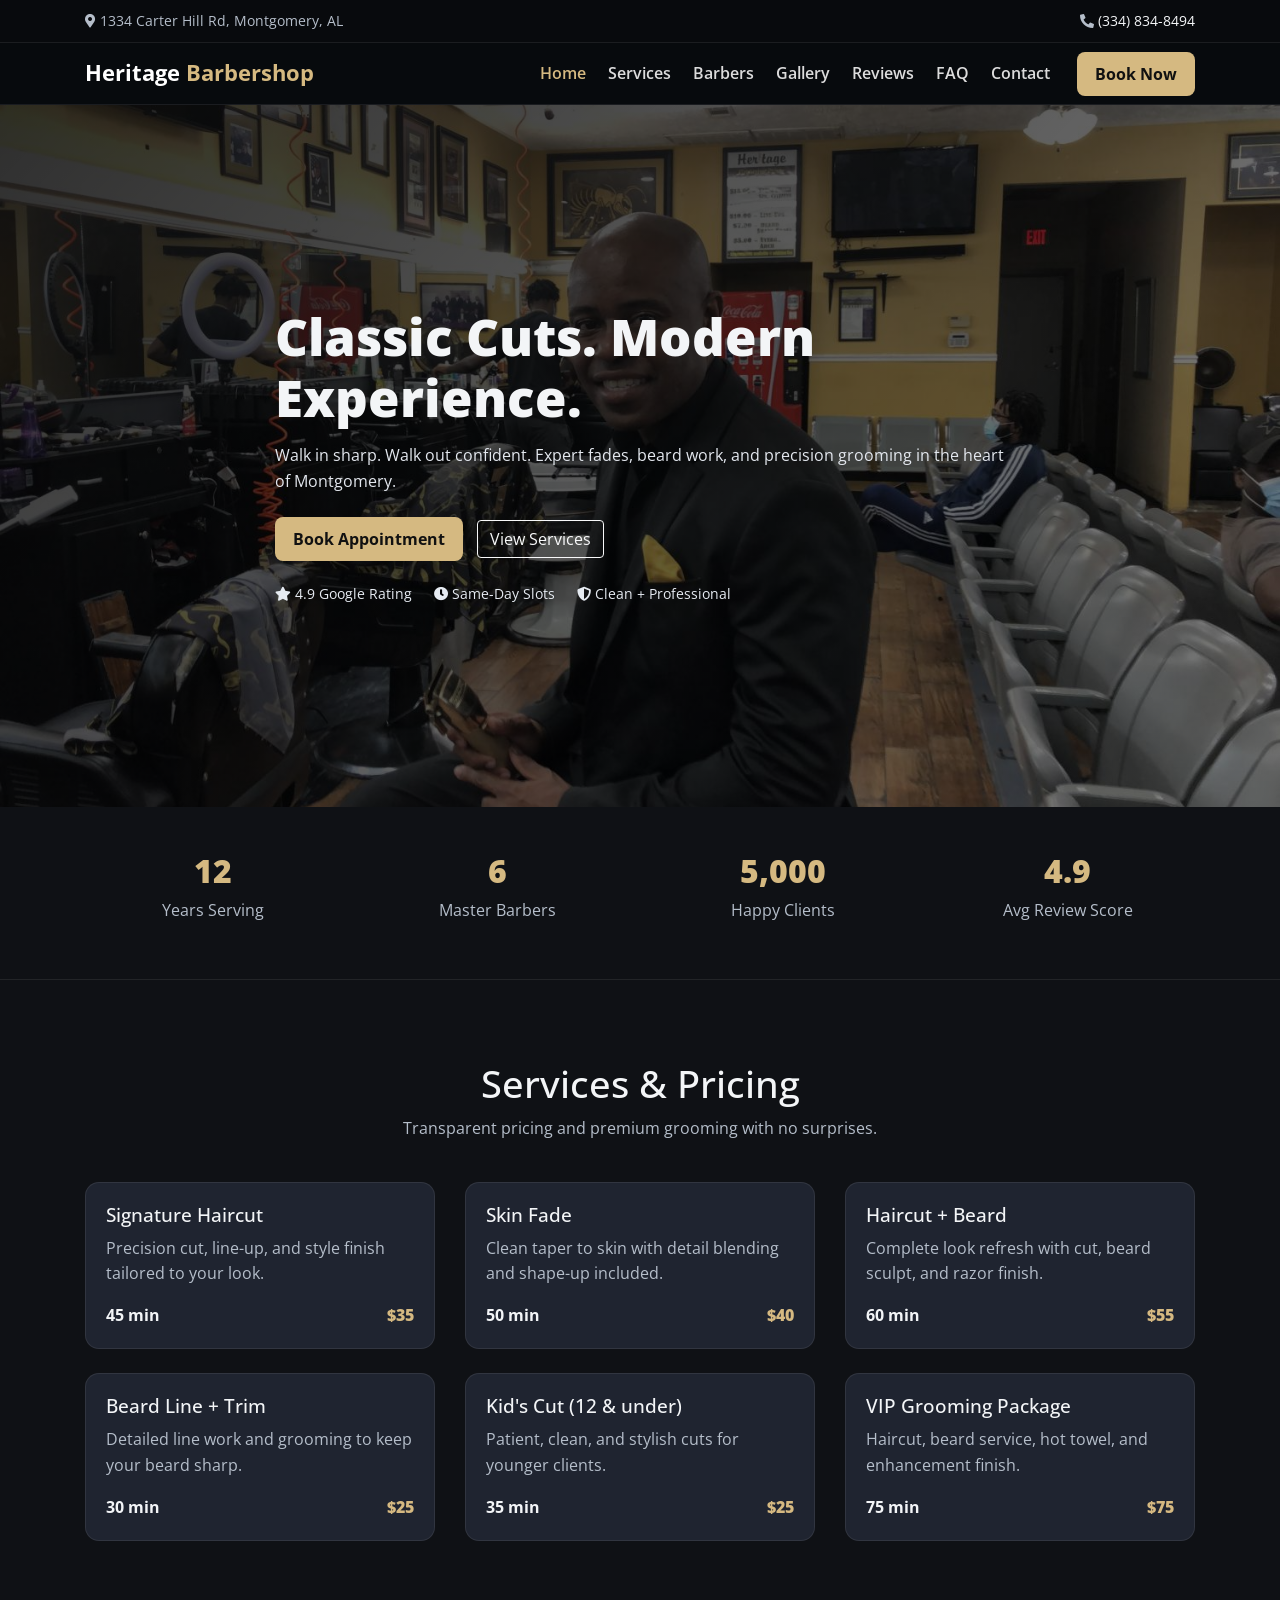
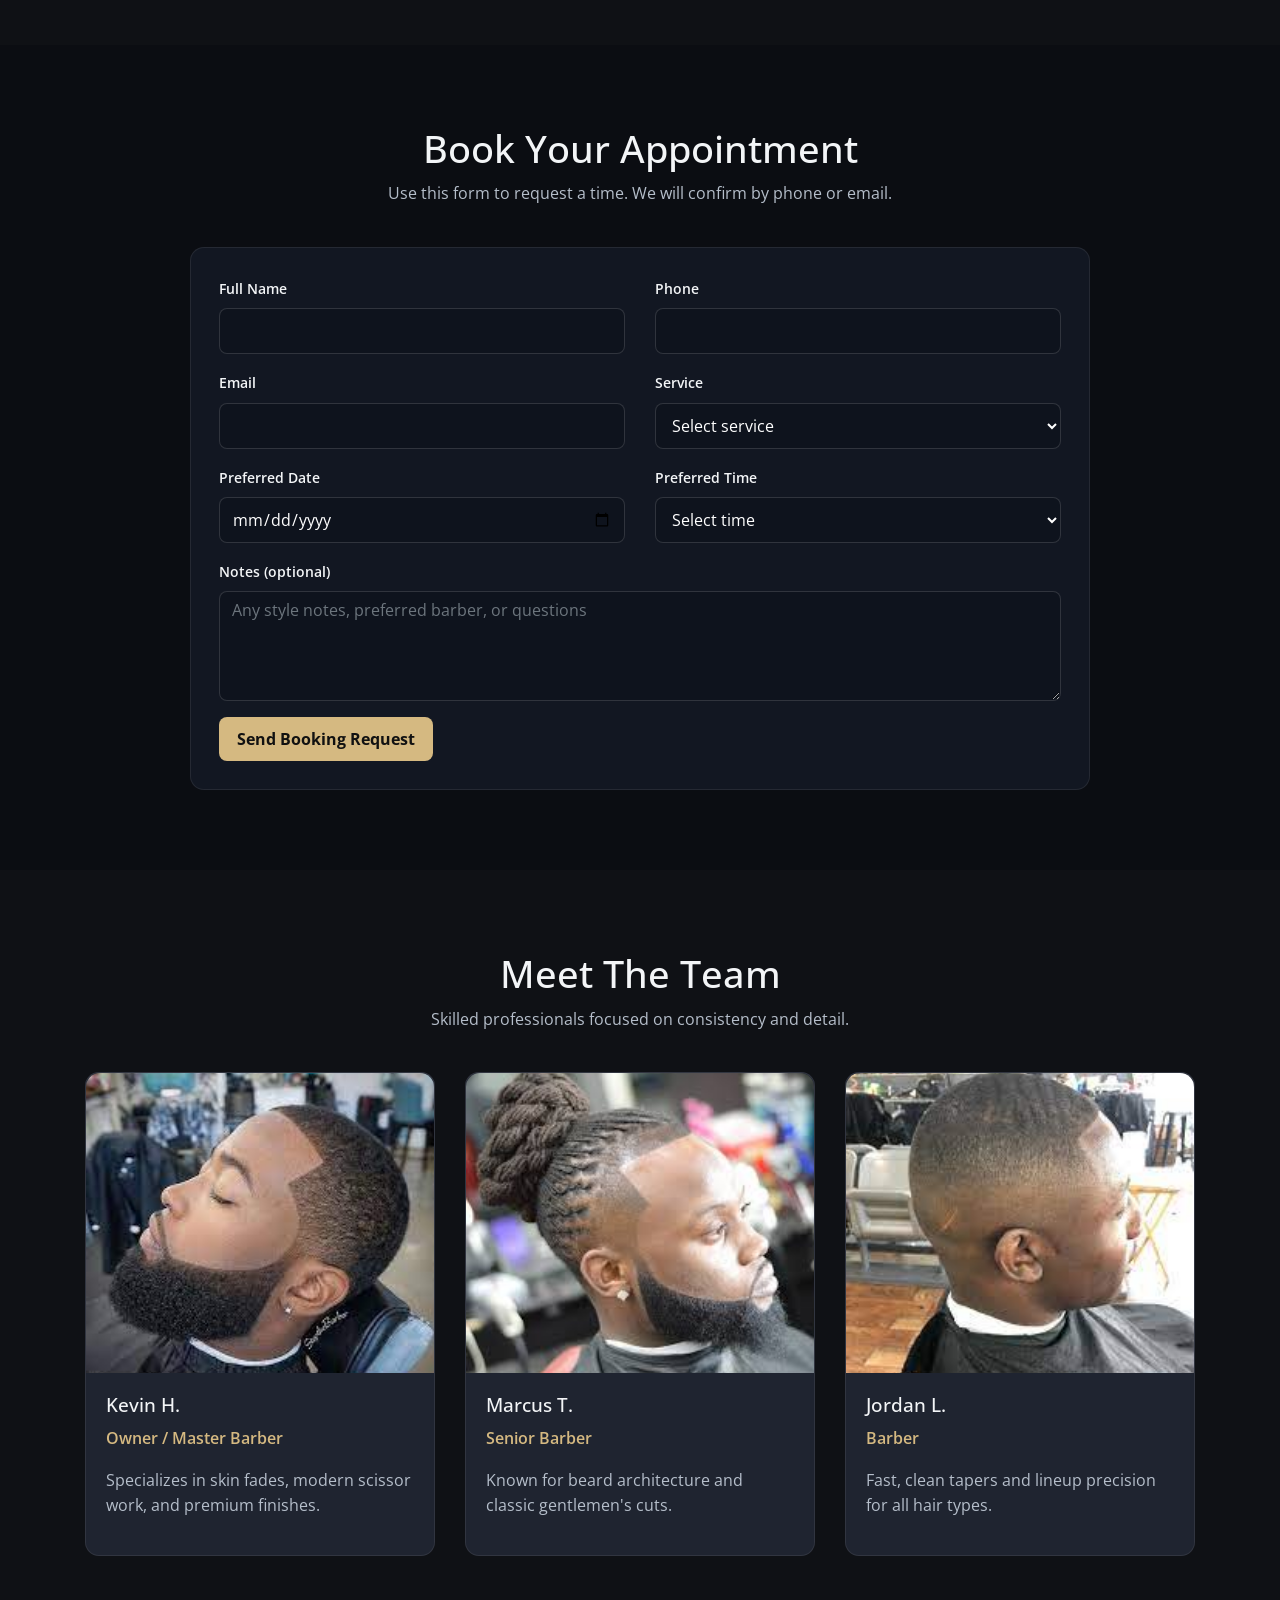
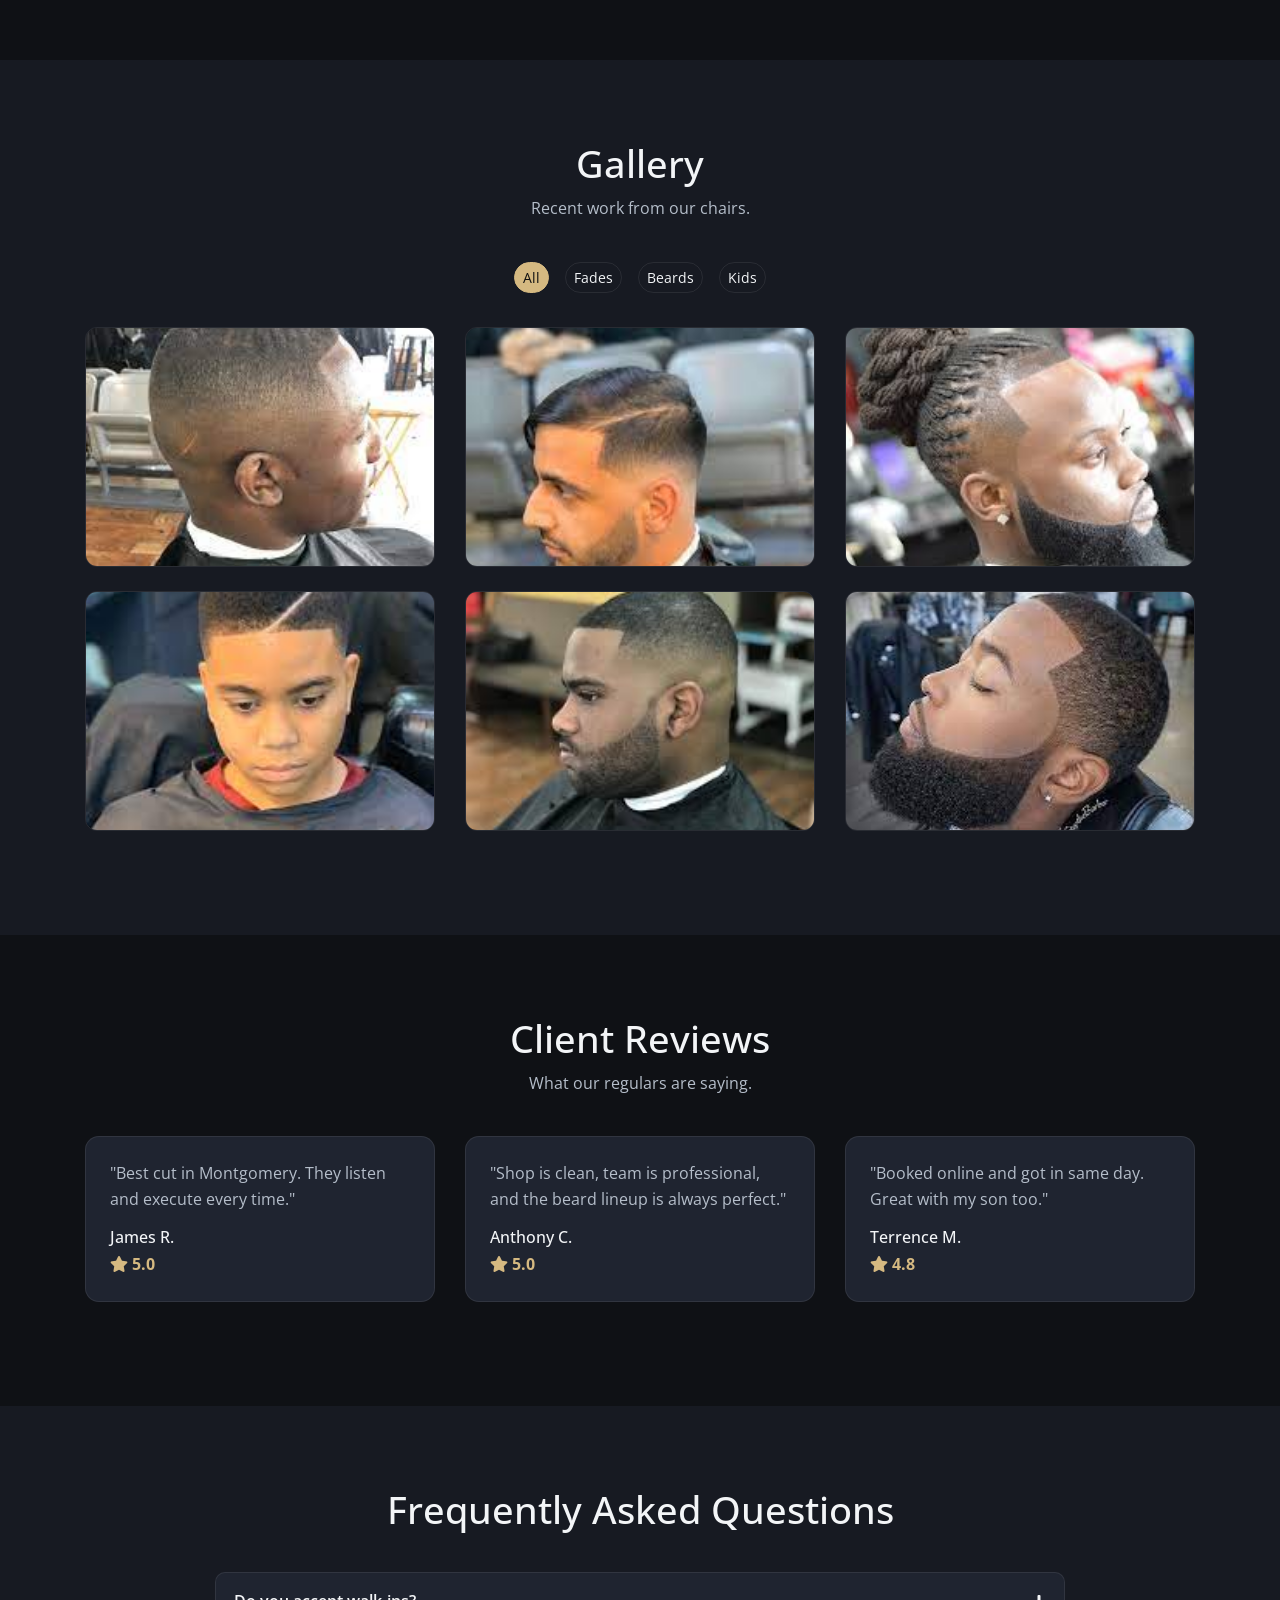
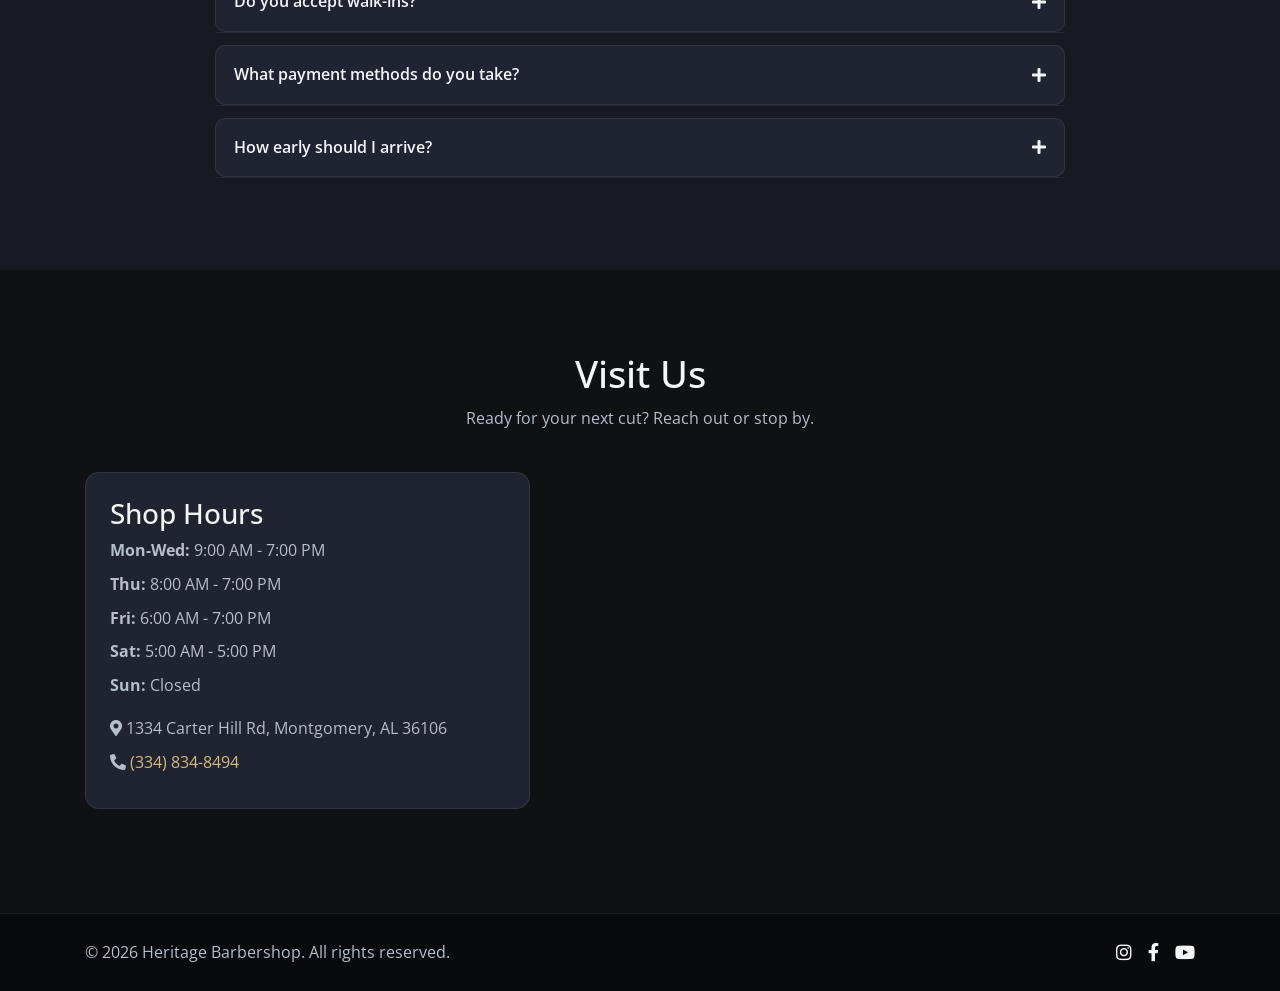
==== index.html @ 6dc64e45 "Initial Heritage Barbershop rebuild Made-with: Cursor" ====
<!DOCTYPE html>
<html lang="en">
<head>
    <meta charset="utf-8">
    <meta name="viewport" content="width=device-width, initial-scale=1.0">
    <title>Heritage Barbershop | Premium Cuts in Montgomery</title>
    <meta name="description" content="Heritage Barbershop in Montgomery, AL. Premium cuts, beard grooming, kid cuts, and online booking with trusted local barbers.">
    <link href="https://fonts.googleapis.com/css2?family=Open+Sans:wght@400;600;700;800&display=swap" rel="stylesheet">
    <link href="https://stackpath.bootstrapcdn.com/bootstrap/4.4.1/css/bootstrap.min.css" rel="stylesheet">
    <link href="https://cdnjs.cloudflare.com/ajax/libs/font-awesome/5.10.0/css/all.min.css" rel="stylesheet">
    <link href="css/style.css" rel="stylesheet">
</head>
<body>
    <header class="site-header">
        <div class="top-strip">
            <div class="container d-flex flex-wrap justify-content-between align-items-center">
                <p class="mb-0"><i class="fa fa-map-marker-alt"></i> 1334 Carter Hill Rd, Montgomery, AL</p>
                <p class="mb-0"><i class="fa fa-phone-alt"></i> <a href="tel:+13348348494">(334) 834-8494</a></p>
            </div>
        </div>
        <nav class="navbar navbar-expand-lg navbar-dark main-nav">
            <div class="container">
                <a class="navbar-brand" href="#home">Heritage <span>Barbershop</span></a>
                <button class="navbar-toggler" type="button" data-toggle="collapse" data-target="#mainNav" aria-controls="mainNav" aria-expanded="false" aria-label="Toggle navigation">
                    <span class="navbar-toggler-icon"></span>
                </button>
                <div class="collapse navbar-collapse" id="mainNav">
                    <ul class="navbar-nav ml-auto">
                        <li class="nav-item"><a class="nav-link active" href="#home">Home</a></li>
                        <li class="nav-item"><a class="nav-link" href="#services">Services</a></li>
                        <li class="nav-item"><a class="nav-link" href="#barbers">Barbers</a></li>
                        <li class="nav-item"><a class="nav-link" href="#gallery">Gallery</a></li>
                        <li class="nav-item"><a class="nav-link" href="#reviews">Reviews</a></li>
                        <li class="nav-item"><a class="nav-link" href="#faq">FAQ</a></li>
                        <li class="nav-item"><a class="nav-link" href="#contact">Contact</a></li>
                    </ul>
                    <a href="#booking" class="btn btn-gold ml-lg-3">Book Now</a>
                </div>
            </div>
        </nav>
    </header>

    <main>
        <section class="hero" id="home">
            <div class="hero-overlay"></div>
            <div class="container hero-content">
                <h1>Classic Cuts. Modern Experience.</h1>
                <p>Walk in sharp. Walk out confident. Expert fades, beard work, and precision grooming in the heart of Montgomery.</p>
                <div class="hero-actions">
                    <a class="btn btn-gold" href="#booking">Book Appointment</a>
                    <a class="btn btn-outline-light" href="#services">View Services</a>
                </div>
                <div class="hero-badges">
                    <span><i class="fa fa-star"></i> 4.9 Google Rating</span>
                    <span><i class="fa fa-clock"></i> Same-Day Slots</span>
                    <span><i class="fa fa-shield-alt"></i> Clean + Professional</span>
                </div>
            </div>
        </section>

        <section class="section stats">
            <div class="container">
                <div class="row text-center">
                    <div class="col-6 col-md-3 stat-item">
                        <h3 data-count="12">0</h3>
                        <p>Years Serving</p>
                    </div>
                    <div class="col-6 col-md-3 stat-item">
                        <h3 data-count="6">0</h3>
                        <p>Master Barbers</p>
                    </div>
                    <div class="col-6 col-md-3 stat-item">
                        <h3 data-count="5000">0</h3>
                        <p>Happy Clients</p>
                    </div>
                    <div class="col-6 col-md-3 stat-item">
                        <h3 data-count="4.9">0</h3>
                        <p>Avg Review Score</p>
                    </div>
                </div>
            </div>
        </section>

        <section class="section" id="services">
            <div class="container">
                <div class="section-heading">
                    <h2>Services & Pricing</h2>
                    <p>Transparent pricing and premium grooming with no surprises.</p>
                </div>
                <div class="row">
                    <div class="col-md-6 col-lg-4 mb-4">
                        <article class="card service-card">
                            <div class="card-body">
                                <h3>Signature Haircut</h3>
                                <p>Precision cut, line-up, and style finish tailored to your look.</p>
                                <div class="service-meta"><span>45 min</span><strong>$35</strong></div>
                            </div>
                        </article>
                    </div>
                    <div class="col-md-6 col-lg-4 mb-4">
                        <article class="card service-card">
                            <div class="card-body">
                                <h3>Skin Fade</h3>
                                <p>Clean taper to skin with detail blending and shape-up included.</p>
                                <div class="service-meta"><span>50 min</span><strong>$40</strong></div>
                            </div>
                        </article>
                    </div>
                    <div class="col-md-6 col-lg-4 mb-4">
                        <article class="card service-card">
                            <div class="card-body">
                                <h3>Haircut + Beard</h3>
                                <p>Complete look refresh with cut, beard sculpt, and razor finish.</p>
                                <div class="service-meta"><span>60 min</span><strong>$55</strong></div>
                            </div>
                        </article>
                    </div>
                    <div class="col-md-6 col-lg-4 mb-4">
                        <article class="card service-card">
                            <div class="card-body">
                                <h3>Beard Line + Trim</h3>
                                <p>Detailed line work and grooming to keep your beard sharp.</p>
                                <div class="service-meta"><span>30 min</span><strong>$25</strong></div>
                            </div>
                        </article>
                    </div>
                    <div class="col-md-6 col-lg-4 mb-4">
                        <article class="card service-card">
                            <div class="card-body">
                                <h3>Kid's Cut (12 & under)</h3>
                                <p>Patient, clean, and stylish cuts for younger clients.</p>
                                <div class="service-meta"><span>35 min</span><strong>$25</strong></div>
                            </div>
                        </article>
                    </div>
                    <div class="col-md-6 col-lg-4 mb-4">
                        <article class="card service-card">
                            <div class="card-body">
                                <h3>VIP Grooming Package</h3>
                                <p>Haircut, beard service, hot towel, and enhancement finish.</p>
                                <div class="service-meta"><span>75 min</span><strong>$75</strong></div>
                            </div>
                        </article>
                    </div>
                </div>
            </div>
        </section>

        <section class="section section-dark" id="booking">
            <div class="container">
                <div class="section-heading">
                    <h2>Book Your Appointment</h2>
                    <p>Use this form to request a time. We will confirm by phone or email.</p>
                </div>
                <form class="booking-form" name="appointment" method="POST" data-netlify="true" netlify-honeypot="bot-field">
                    <input type="hidden" name="form-name" value="appointment">
                    <p class="d-none">
                        <label>Don't fill this out: <input name="bot-field"></label>
                    </p>
                    <div class="row">
                        <div class="col-md-6 form-group">
                            <label for="fullName">Full Name</label>
                            <input id="fullName" name="fullName" type="text" class="form-control" required>
                        </div>
                        <div class="col-md-6 form-group">
                            <label for="phone">Phone</label>
                            <input id="phone" name="phone" type="tel" class="form-control" required>
                        </div>
                        <div class="col-md-6 form-group">
                            <label for="email">Email</label>
                            <input id="email" name="email" type="email" class="form-control" required>
                        </div>
                        <div class="col-md-6 form-group">
                            <label for="service">Service</label>
                            <select id="service" name="service" class="form-control" required>
                                <option value="">Select service</option>
                                <option>Signature Haircut</option>
                                <option>Skin Fade</option>
                                <option>Haircut + Beard</option>
                                <option>Beard Line + Trim</option>
                                <option>Kid's Cut</option>
                                <option>VIP Grooming Package</option>
                            </select>
                        </div>
                        <div class="col-md-6 form-group">
                            <label for="date">Preferred Date</label>
                            <input id="date" name="date" type="date" class="form-control" required>
                        </div>
                        <div class="col-md-6 form-group">
                            <label for="time">Preferred Time</label>
                            <select id="time" name="time" class="form-control" required>
                                <option value="">Select time</option>
                            </select>
                        </div>
                        <div class="col-12 form-group">
                            <label for="notes">Notes (optional)</label>
                            <textarea id="notes" name="notes" rows="4" class="form-control" placeholder="Any style notes, preferred barber, or questions"></textarea>
                        </div>
                    </div>
                    <button class="btn btn-gold" type="submit">Send Booking Request</button>
                </form>
            </div>
        </section>

        <section class="section" id="barbers">
            <div class="container">
                <div class="section-heading">
                    <h2>Meet The Team</h2>
                    <p>Skilled professionals focused on consistency and detail.</p>
                </div>
                <div class="row">
                    <div class="col-md-4 mb-4">
                        <article class="card barber-card">
                            <img src="democut1.jpg" class="card-img-top" alt="Master Barber Kevin">
                            <div class="card-body">
                                <h3>Kevin H.</h3>
                                <p class="muted">Owner / Master Barber</p>
                                <p>Specializes in skin fades, modern scissor work, and premium finishes.</p>
                            </div>
                        </article>
                    </div>
                    <div class="col-md-4 mb-4">
                        <article class="card barber-card">
                            <img src="demobeard.jpg" class="card-img-top" alt="Barber Marcus">
                            <div class="card-body">
                                <h3>Marcus T.</h3>
                                <p class="muted">Senior Barber</p>
                                <p>Known for beard architecture and classic gentlemen's cuts.</p>
                            </div>
                        </article>
                    </div>
                    <div class="col-md-4 mb-4">
                        <article class="card barber-card">
                            <img src="cut1.jpg" class="card-img-top" alt="Barber Jordan">
                            <div class="card-body">
                                <h3>Jordan L.</h3>
                                <p class="muted">Barber</p>
                                <p>Fast, clean tapers and lineup precision for all hair types.</p>
                            </div>
                        </article>
                    </div>
                </div>
            </div>
        </section>

        <section class="section section-alt" id="gallery">
            <div class="container">
                <div class="section-heading">
                    <h2>Gallery</h2>
                    <p>Recent work from our chairs.</p>
                </div>
                <div class="filter-buttons text-center mb-4">
                    <button class="btn btn-sm btn-filter active" data-filter="all">All</button>
                    <button class="btn btn-sm btn-filter" data-filter="fade">Fades</button>
                    <button class="btn btn-sm btn-filter" data-filter="beard">Beards</button>
                    <button class="btn btn-sm btn-filter" data-filter="kids">Kids</button>
                </div>
                <div class="row gallery-grid">
                    <div class="col-6 col-md-4 mb-4 gallery-item" data-category="fade"><img src="cut1.jpg" alt="Fade cut"></div>
                    <div class="col-6 col-md-4 mb-4 gallery-item" data-category="fade"><img src="cut2.jpg" alt="Skin fade"></div>
                    <div class="col-6 col-md-4 mb-4 gallery-item" data-category="beard"><img src="demobeard.jpg" alt="Beard trim"></div>
                    <div class="col-6 col-md-4 mb-4 gallery-item" data-category="kids"><img src="cut3.jpg" alt="Kids haircut"></div>
                    <div class="col-6 col-md-4 mb-4 gallery-item" data-category="fade"><img src="cut4.jpg" alt="Classic haircut"></div>
                    <div class="col-6 col-md-4 mb-4 gallery-item" data-category="beard"><img src="democut1.jpg" alt="Hair and beard"></div>
                </div>
            </div>
        </section>

        <section class="section" id="reviews">
            <div class="container">
                <div class="section-heading">
                    <h2>Client Reviews</h2>
                    <p>What our regulars are saying.</p>
                </div>
                <div class="row">
                    <div class="col-md-4 mb-4">
                        <article class="review-card">
                            <p>"Best cut in Montgomery. They listen and execute every time."</p>
                            <h4>James R.</h4>
                            <span><i class="fa fa-star"></i> 5.0</span>
                        </article>
                    </div>
                    <div class="col-md-4 mb-4">
                        <article class="review-card">
                            <p>"Shop is clean, team is professional, and the beard lineup is always perfect."</p>
                            <h4>Anthony C.</h4>
                            <span><i class="fa fa-star"></i> 5.0</span>
                        </article>
                    </div>
                    <div class="col-md-4 mb-4">
                        <article class="review-card">
                            <p>"Booked online and got in same day. Great with my son too."</p>
                            <h4>Terrence M.</h4>
                            <span><i class="fa fa-star"></i> 4.8</span>
                        </article>
                    </div>
                </div>
            </div>
        </section>

        <section class="section section-alt" id="faq">
            <div class="container">
                <div class="section-heading">
                    <h2>Frequently Asked Questions</h2>
                </div>
                <div class="faq-list">
                    <button class="faq-item" type="button">
                        <span>Do you accept walk-ins?</span><i class="fa fa-plus"></i>
                    </button>
                    <div class="faq-answer"><p>Yes, walk-ins are welcome based on availability. Booking is recommended on weekends.</p></div>
                    <button class="faq-item" type="button">
                        <span>What payment methods do you take?</span><i class="fa fa-plus"></i>
                    </button>
                    <div class="faq-answer"><p>We accept cash, major cards, Apple Pay, and Cash App.</p></div>
                    <button class="faq-item" type="button">
                        <span>How early should I arrive?</span><i class="fa fa-plus"></i>
                    </button>
                    <div class="faq-answer"><p>Please arrive 5-10 minutes early so your service starts on time.</p></div>
                </div>
            </div>
        </section>

        <section class="section" id="contact">
            <div class="container">
                <div class="section-heading">
                    <h2>Visit Us</h2>
                    <p>Ready for your next cut? Reach out or stop by.</p>
                </div>
                <div class="row">
                    <div class="col-lg-5 mb-4">
                        <div class="contact-card">
                            <h3>Shop Hours</h3>
                            <ul>
                                <li><strong>Mon-Wed:</strong> 9:00 AM - 7:00 PM</li>
                                <li><strong>Thu:</strong> 8:00 AM - 7:00 PM</li>
                                <li><strong>Fri:</strong> 6:00 AM - 7:00 PM</li>
                                <li><strong>Sat:</strong> 5:00 AM - 5:00 PM</li>
                                <li><strong>Sun:</strong> Closed</li>
                            </ul>
                            <p><i class="fa fa-map-marker-alt"></i> 1334 Carter Hill Rd, Montgomery, AL 36106</p>
                            <p><i class="fa fa-phone-alt"></i> <a href="tel:+13348348494">(334) 834-8494</a></p>
                        </div>
                    </div>
                    <div class="col-lg-7 mb-4">
                        <div class="map-wrap">
                            <iframe title="Heritage Barbershop map" loading="lazy" allowfullscreen src="https://www.google.com/maps?q=1334+Carter+Hill+Rd,+Montgomery,+AL+36106&output=embed"></iframe>
                        </div>
                    </div>
                </div>
            </div>
        </section>
    </main>

    <footer class="site-footer">
        <div class="container d-md-flex justify-content-between align-items-center">
            <p class="mb-2 mb-md-0">&copy; <span id="year"></span> Heritage Barbershop. All rights reserved.</p>
            <div class="footer-social">
                <a href="#" aria-label="Instagram"><i class="fab fa-instagram"></i></a>
                <a href="#" aria-label="Facebook"><i class="fab fa-facebook-f"></i></a>
                <a href="#" aria-label="YouTube"><i class="fab fa-youtube"></i></a>
            </div>
        </div>
    </footer>

    <button class="back-to-top" aria-label="Back to top"><i class="fa fa-chevron-up"></i></button>

    <script src="https://code.jquery.com/jquery-3.4.1.min.js"></script>
    <script src="https://stackpath.bootstrapcdn.com/bootstrap/4.4.1/js/bootstrap.bundle.min.js"></script>
    <script src="js/main.js"></script>
</body>
</html>
---- css/style.css ----
:root {
    --bg: #0f1115;
    --bg-alt: #171a22;
    --card: #1f2430;
    --text: #f3f5f7;
    --muted: #b5beca;
    --gold: #d5b981;
    --gold-dark: #b79a63;
    --border: rgba(255, 255, 255, 0.08);
}

* {
    box-sizing: border-box;
}

html {
    scroll-behavior: smooth;
}

body {
    margin: 0;
    font-family: "Open Sans", sans-serif;
    background: var(--bg);
    color: var(--text);
    line-height: 1.6;
}

a {
    color: var(--gold);
}

a:hover {
    color: #f0d7a6;
    text-decoration: none;
}

.top-strip {
    background: #080a0d;
    font-size: 14px;
    padding: 10px 0;
    border-bottom: 1px solid var(--border);
}

.top-strip p {
    color: var(--muted);
}

.top-strip a {
    color: var(--text);
}

.main-nav {
    background: rgba(8, 10, 13, 0.94);
    border-bottom: 1px solid var(--border);
    position: sticky;
    top: 0;
    z-index: 1000;
}

.navbar-brand {
    font-size: 1.35rem;
    font-weight: 700;
}

.navbar-brand span {
    color: var(--gold);
}

.navbar-dark .navbar-nav .nav-link {
    color: rgba(255, 255, 255, 0.86);
    font-weight: 600;
    margin: 0 3px;
}

.navbar-dark .navbar-nav .nav-link.active,
.navbar-dark .navbar-nav .nav-link:hover {
    color: var(--gold);
}

.btn-gold {
    background: var(--gold);
    color: #111;
    border: 0;
    font-weight: 700;
    border-radius: 8px;
    padding: 10px 18px;
}

.btn-gold:hover {
    background: var(--gold-dark);
    color: #fff;
}

.hero {
    position: relative;
    min-height: 78vh;
    display: flex;
    align-items: center;
    background-image: url("../HBShop img/Booman Homepage background.jpg");
    background-position: center;
    background-size: cover;
}

.hero-overlay {
    position: absolute;
    inset: 0;
    background: linear-gradient(135deg, rgba(0, 0, 0, 0.82), rgba(0, 0, 0, 0.46));
}

.hero-content {
    position: relative;
    z-index: 2;
    padding: 90px 15px;
    max-width: 760px;
}

.hero h1 {
    font-size: clamp(2rem, 4vw, 3.4rem);
    font-weight: 800;
    margin-bottom: 15px;
}

.hero p {
    color: #e3e7ee;
    margin-bottom: 22px;
}

.hero-actions .btn {
    margin-right: 10px;
    margin-bottom: 10px;
}

.hero-badges span {
    display: inline-block;
    margin: 12px 18px 0 0;
    color: #e6ebf2;
    font-size: 14px;
}

.section {
    padding: 80px 0;
}

.section-alt {
    background: var(--bg-alt);
}

.section-dark {
    background: #0b0d12;
}

.section-heading {
    text-align: center;
    margin-bottom: 40px;
}

.section-heading h2 {
    font-size: clamp(1.6rem, 3vw, 2.4rem);
    margin-bottom: 10px;
}

.section-heading p {
    color: var(--muted);
    max-width: 650px;
    margin: 0 auto;
}

.stats {
    padding-top: 45px;
    padding-bottom: 35px;
    border-bottom: 1px solid var(--border);
}

.stat-item h3 {
    color: var(--gold);
    font-size: 2rem;
    font-weight: 800;
}

.stat-item p {
    color: var(--muted);
    margin-bottom: 20px;
}

.service-card,
.barber-card {
    border: 1px solid var(--border);
    background: var(--card);
    color: var(--text);
    height: 100%;
    border-radius: 14px;
    transition: transform 0.25s ease, box-shadow 0.25s ease;
}

.service-card:hover,
.barber-card:hover {
    transform: translateY(-4px);
    box-shadow: 0 12px 25px rgba(0, 0, 0, 0.3);
}

.service-card h3,
.barber-card h3 {
    font-size: 1.2rem;
    margin-bottom: 10px;
}

.service-card p,
.barber-card p {
    color: var(--muted);
}

.service-meta {
    display: flex;
    justify-content: space-between;
    margin-top: 14px;
    font-weight: 700;
}

.service-meta strong {
    color: var(--gold);
}

.barber-card img {
    height: 300px;
    object-fit: cover;
    border-top-left-radius: 14px;
    border-top-right-radius: 14px;
}

.muted {
    color: var(--gold) !important;
    font-weight: 600;
}

.booking-form {
    max-width: 900px;
    margin: 0 auto;
    background: #121722;
    border: 1px solid var(--border);
    border-radius: 14px;
    padding: 28px;
}

.booking-form label {
    font-weight: 600;
    font-size: 14px;
}

.booking-form .form-control {
    background: #0e131d;
    border: 1px solid rgba(255, 255, 255, 0.14);
    color: #fff;
    border-radius: 8px;
    height: 46px;
}

.booking-form textarea.form-control {
    height: auto;
}

.booking-form .form-control:focus {
    border-color: var(--gold);
    box-shadow: none;
}

.btn-filter {
    color: var(--text);
    border: 1px solid var(--border);
    margin: 0 6px 10px;
    border-radius: 999px;
}

.btn-filter.active,
.btn-filter:hover {
    background: var(--gold);
    color: #111;
    border-color: var(--gold);
}

.gallery-item img {
    width: 100%;
    height: 240px;
    object-fit: cover;
    border-radius: 12px;
    border: 1px solid var(--border);
}

.gallery-item.hidden {
    display: none;
}

.review-card {
    height: 100%;
    background: var(--card);
    border: 1px solid var(--border);
    border-radius: 14px;
    padding: 24px;
}

.review-card p {
    color: var(--muted);
}

.review-card h4 {
    margin-top: 14px;
    margin-bottom: 4px;
    font-size: 1rem;
}

.review-card span {
    color: var(--gold);
    font-weight: 700;
}

.faq-list {
    max-width: 850px;
    margin: 0 auto;
}

.faq-item {
    width: 100%;
    border: 1px solid var(--border);
    background: var(--card);
    color: var(--text);
    border-radius: 10px;
    text-align: left;
    padding: 16px 18px;
    margin-bottom: 8px;
    display: flex;
    justify-content: space-between;
    align-items: center;
    font-weight: 600;
}

.faq-item.open {
    border-bottom-left-radius: 0;
    border-bottom-right-radius: 0;
}

.faq-answer {
    max-height: 0;
    overflow: hidden;
    background: #121722;
    border: 1px solid var(--border);
    border-top: 0;
    border-bottom-left-radius: 10px;
    border-bottom-right-radius: 10px;
    margin-top: -8px;
    margin-bottom: 12px;
    transition: max-height 0.28s ease;
}

.faq-answer p {
    color: var(--muted);
    margin: 0;
    padding: 16px 18px;
}

.contact-card {
    background: var(--card);
    border: 1px solid var(--border);
    border-radius: 14px;
    padding: 24px;
    height: 100%;
}

.contact-card ul {
    list-style: none;
    padding: 0;
    margin: 0 0 18px;
}

.contact-card li,
.contact-card p {
    color: var(--muted);
    margin-bottom: 8px;
}

.map-wrap iframe {
    width: 100%;
    min-height: 330px;
    border: 0;
    border-radius: 14px;
}

.site-footer {
    border-top: 1px solid var(--border);
    padding: 24px 0;
    background: #080a0d;
}

.site-footer p {
    color: var(--muted);
}

.footer-social a {
    color: var(--text);
    margin-left: 12px;
    font-size: 18px;
}

.footer-social a:hover {
    color: var(--gold);
}

.back-to-top {
    position: fixed;
    right: 18px;
    bottom: 18px;
    width: 44px;
    height: 44px;
    border-radius: 50%;
    border: 0;
    background: var(--gold);
    color: #111;
    display: none;
    z-index: 1100;
}

.back-to-top:hover {
    background: var(--gold-dark);
    color: #fff;
}

@media (max-width: 991px) {
    .main-nav {
        position: static;
    }

    .navbar .btn-gold {
        margin-top: 12px;
    }
}

@media (max-width: 767px) {
    .top-strip {
        font-size: 12px;
    }

    .hero-content {
        padding-top: 70px;
        padding-bottom: 70px;
    }

    .gallery-item img {
        height: 175px;
    }

    .booking-form {
        padding: 20px;
    }
}
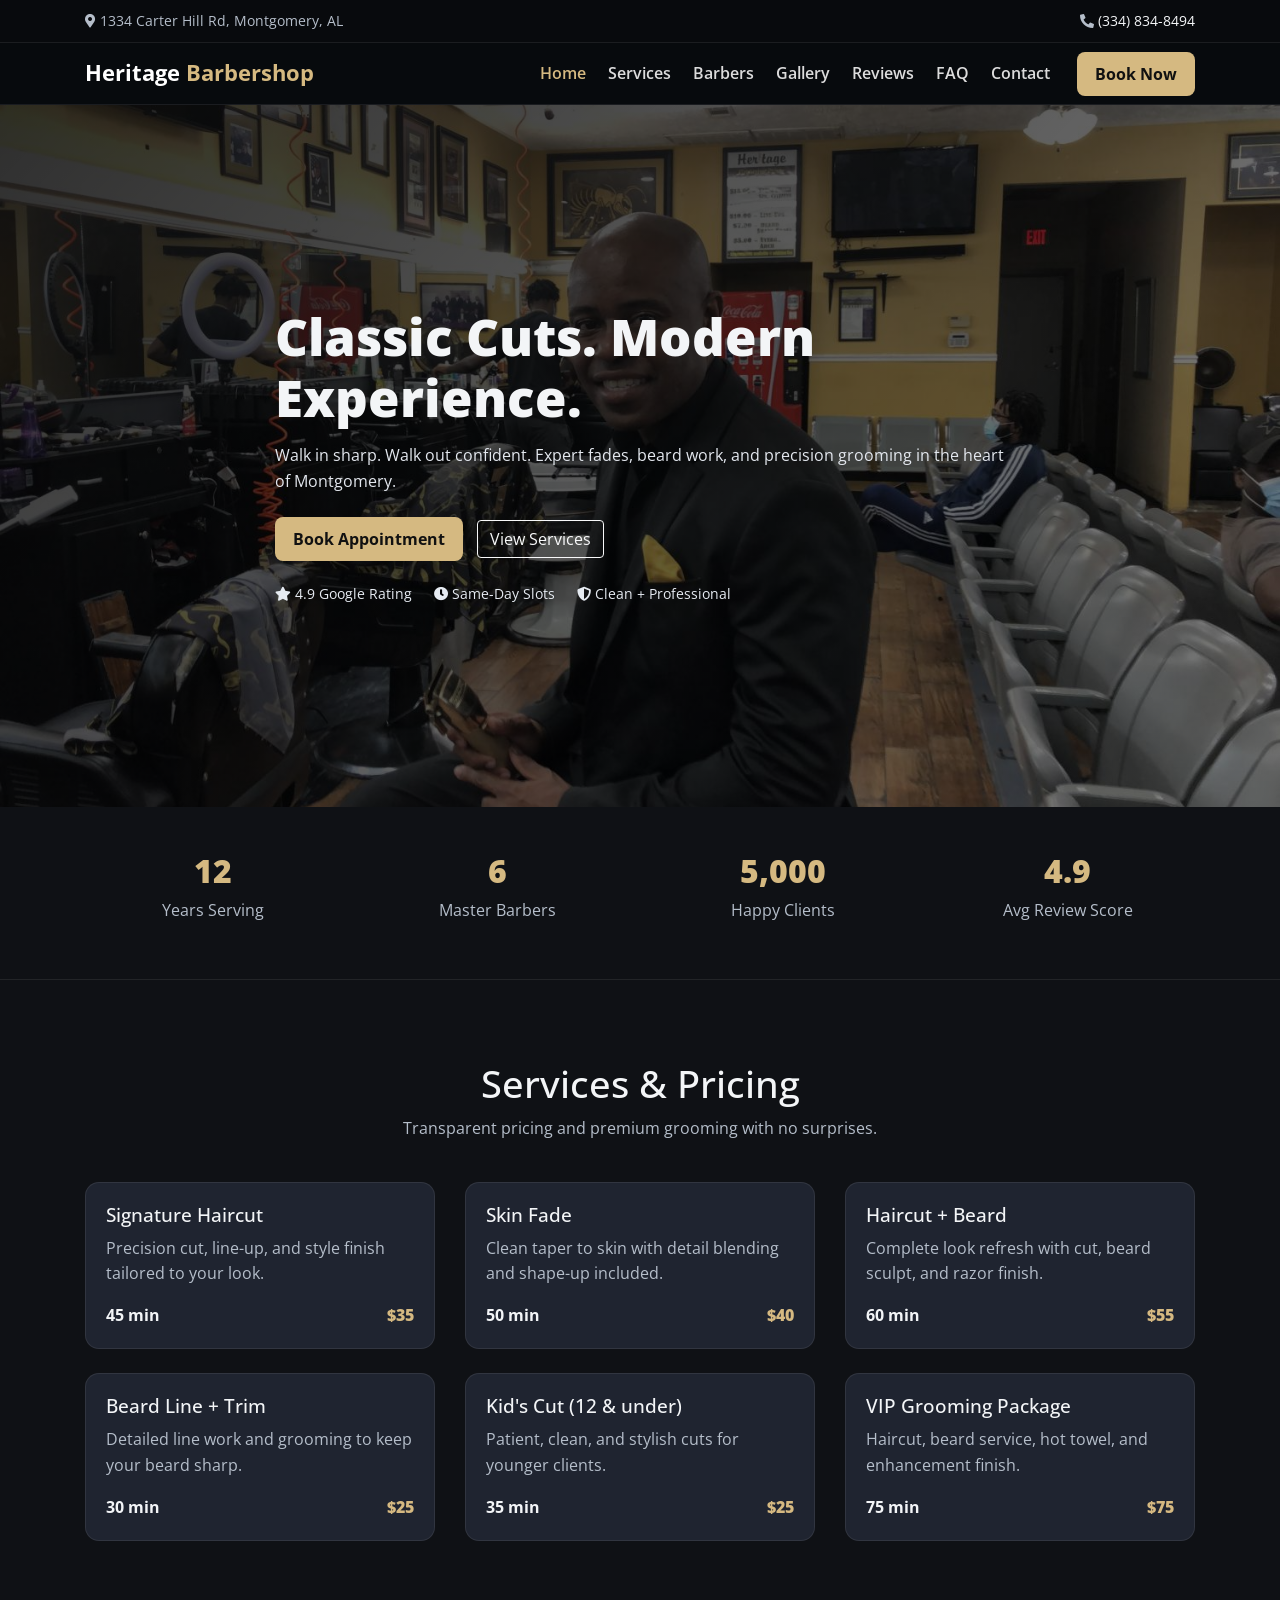
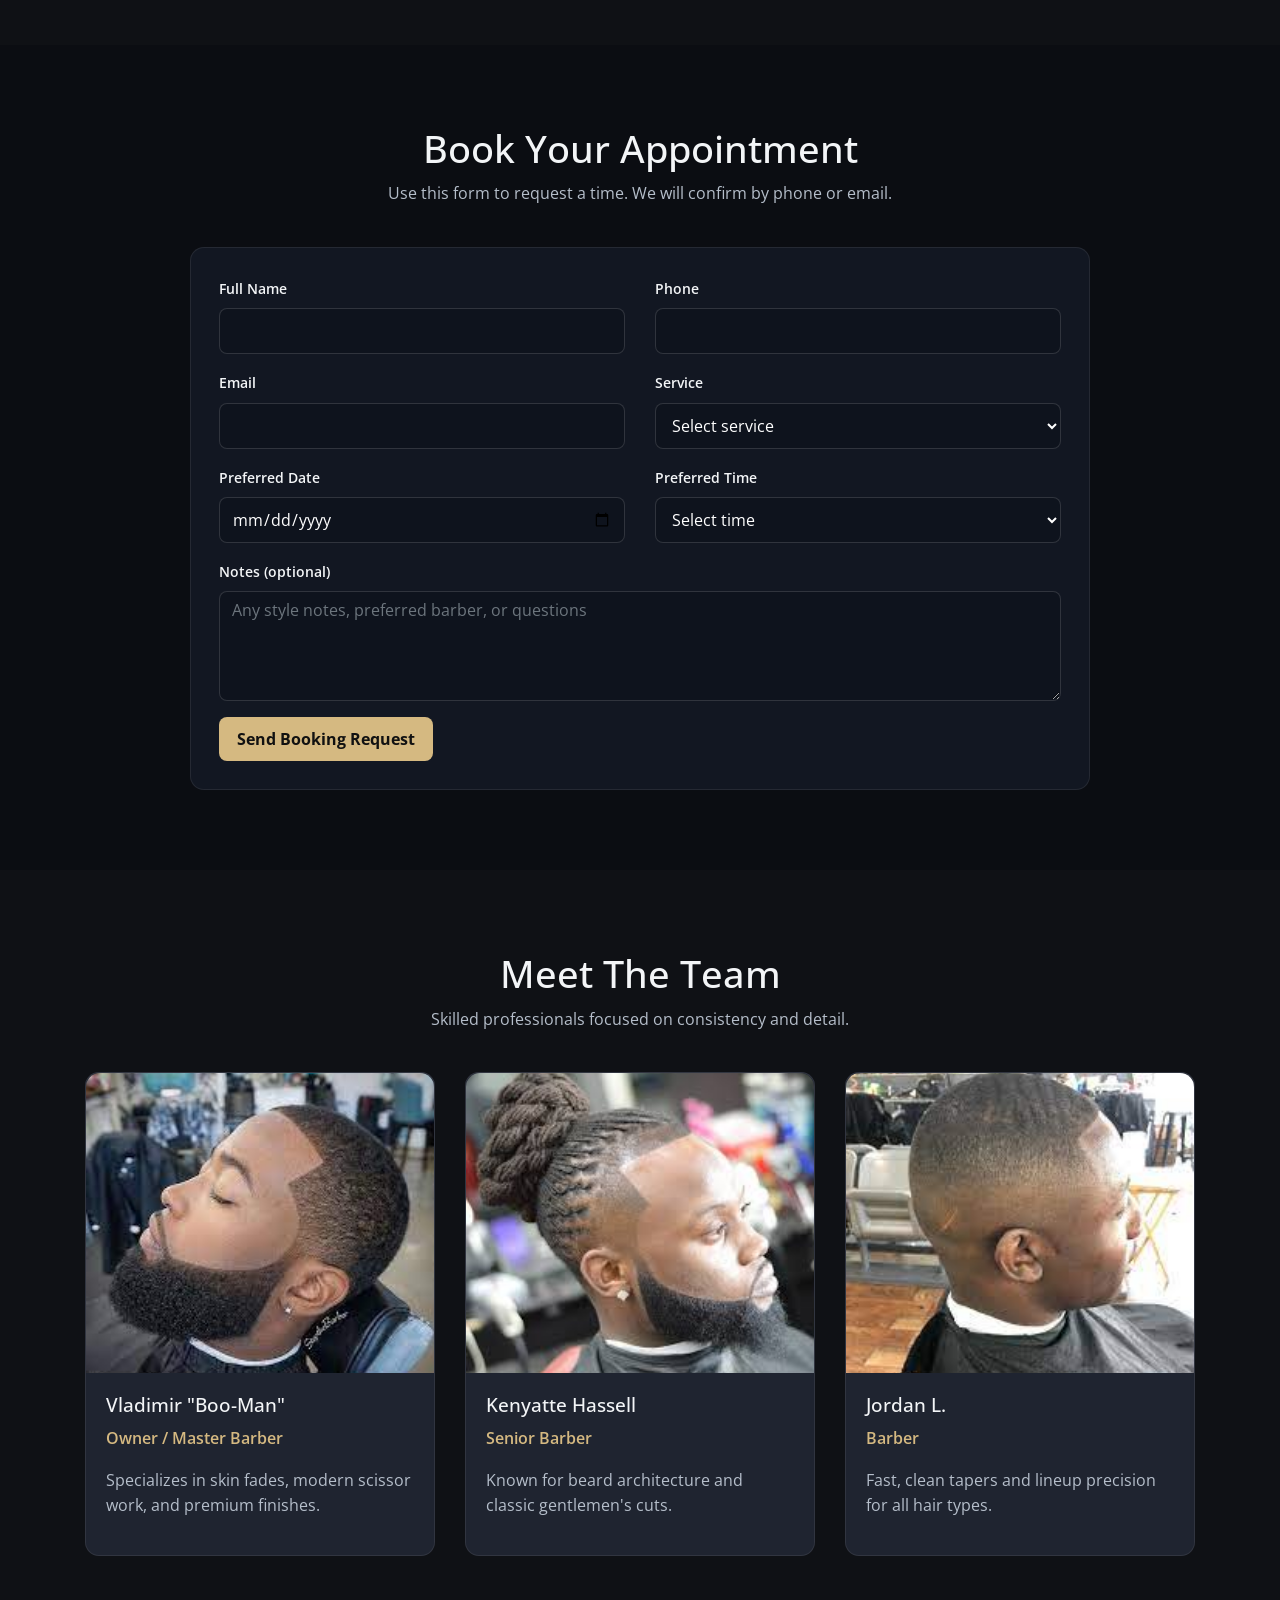
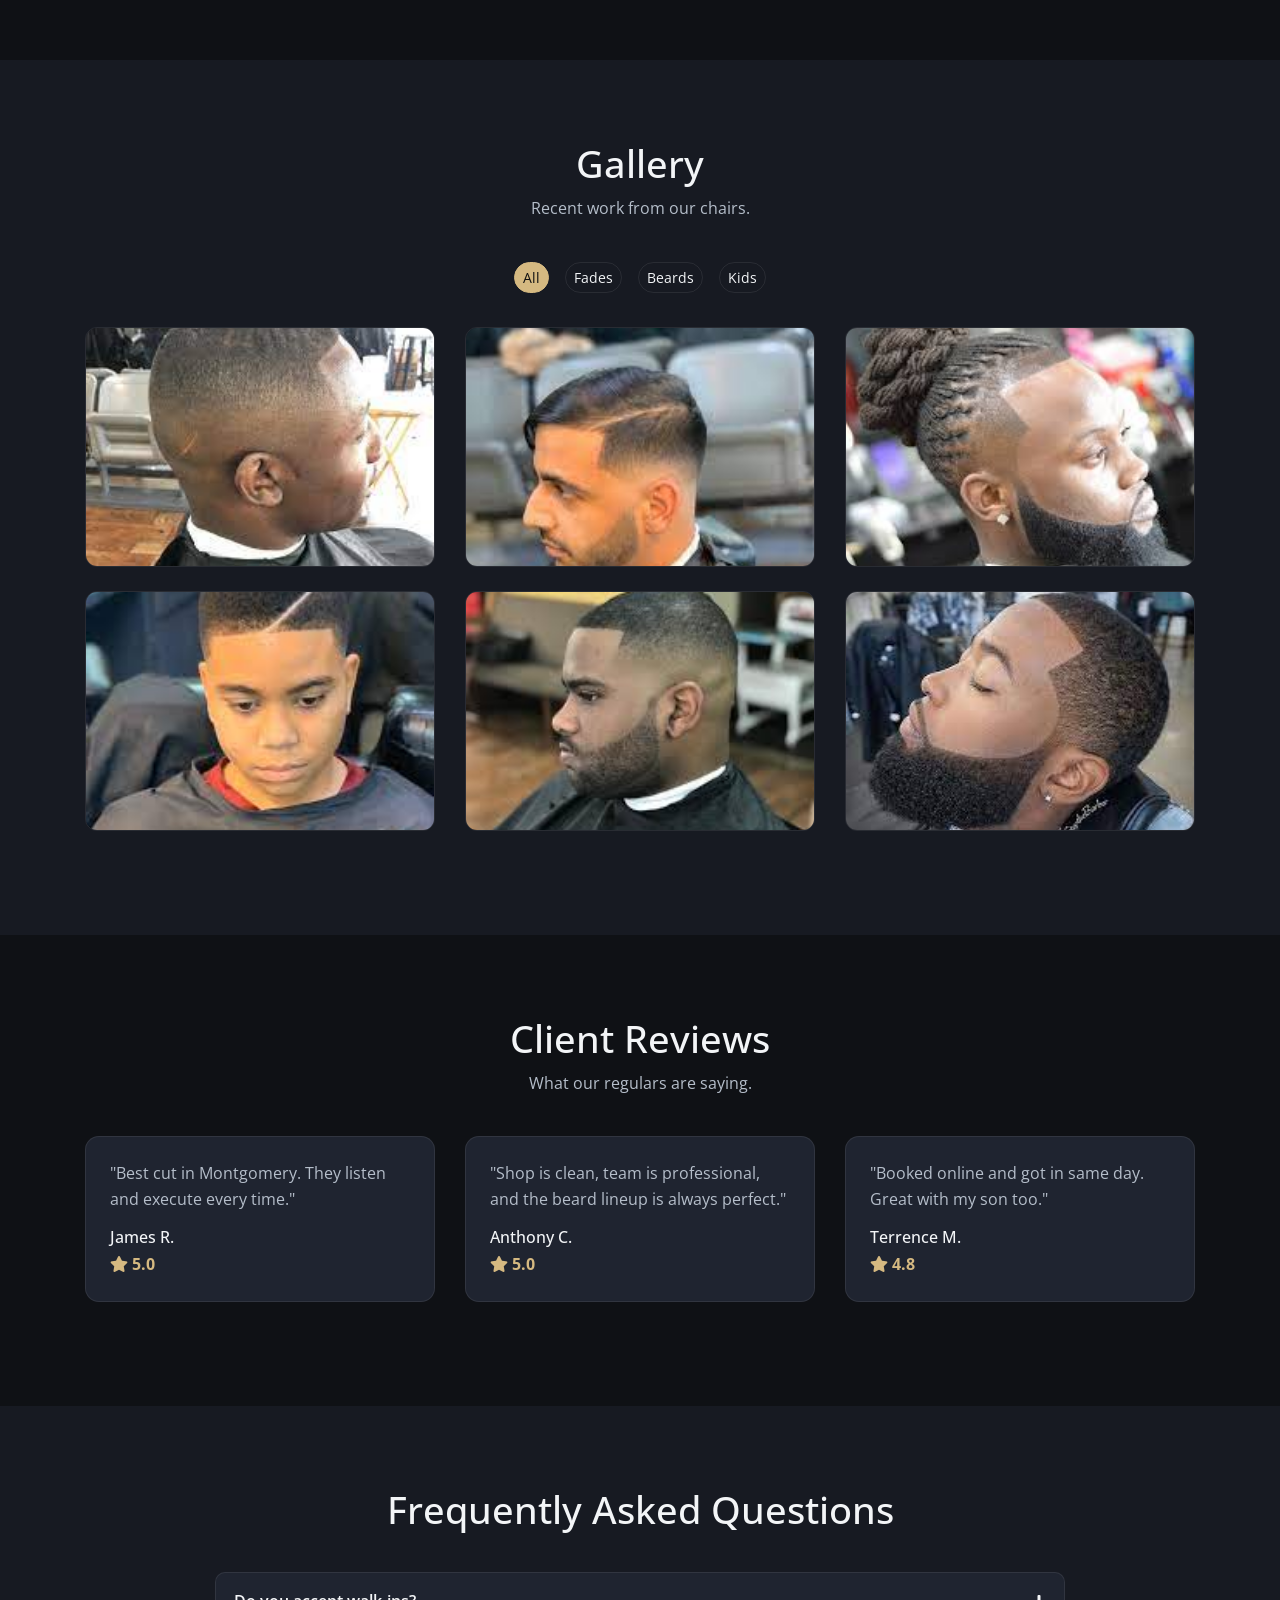
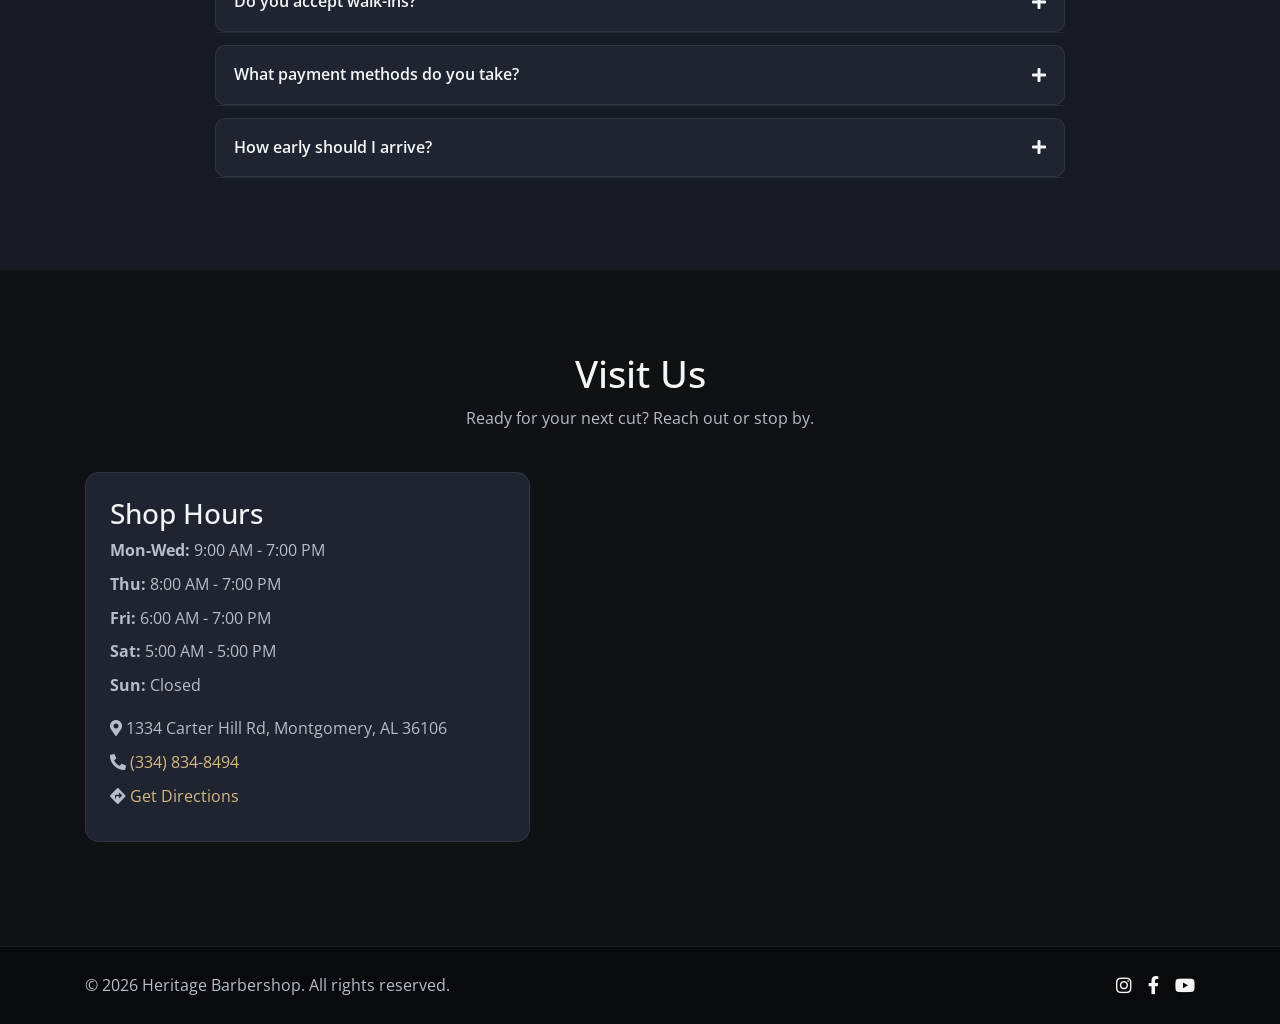
==== commit c85432fa: "Update team names and polish pages Made-with: Cursor" ====
--- a/index.html
+++ b/index.html
@@ -5,6 +5,15 @@
     <meta name="viewport" content="width=device-width, initial-scale=1.0">
     <title>Heritage Barbershop | Premium Cuts in Montgomery</title>
     <meta name="description" content="Heritage Barbershop in Montgomery, AL. Premium cuts, beard grooming, kid cuts, and online booking with trusted local barbers.">
+    <meta name="keywords" content="barbershop montgomery al, haircuts, skin fade, beard trim, kids haircut, grooming">
+    <meta name="author" content="Heritage Barbershop">
+    <meta property="og:title" content="Heritage Barbershop | Premium Cuts in Montgomery">
+    <meta property="og:description" content="Book your next cut with Heritage Barbershop. Clean fades, beard grooming, and a professional grooming experience.">
+    <meta property="og:type" content="website">
+    <meta property="og:url" content="https://hbbarbershopmgm.netlify.app/">
+    <meta property="og:image" content="https://hbbarbershopmgm.netlify.app/HBShop%20img/Booman%20Homepage%20background.jpg">
+    <meta name="twitter:card" content="summary_large_image">
+    <link rel="canonical" href="https://hbbarbershopmgm.netlify.app/">
     <link href="https://fonts.googleapis.com/css2?family=Open+Sans:wght@400;600;700;800&display=swap" rel="stylesheet">
     <link href="https://stackpath.bootstrapcdn.com/bootstrap/4.4.1/css/bootstrap.min.css" rel="stylesheet">
     <link href="https://cdnjs.cloudflare.com/ajax/libs/font-awesome/5.10.0/css/all.min.css" rel="stylesheet">
@@ -152,7 +161,7 @@
                     <h2>Book Your Appointment</h2>
                     <p>Use this form to request a time. We will confirm by phone or email.</p>
                 </div>
-                <form class="booking-form" name="appointment" method="POST" data-netlify="true" netlify-honeypot="bot-field">
+                <form class="booking-form" name="appointment" method="POST" action="/thank-you.html" data-netlify="true" netlify-honeypot="bot-field">
                     <input type="hidden" name="form-name" value="appointment">
                     <p class="d-none">
                         <label>Don't fill this out: <input name="bot-field"></label>
@@ -213,7 +222,7 @@
                         <article class="card barber-card">
                             <img src="democut1.jpg" class="card-img-top" alt="Master Barber Kevin">
                             <div class="card-body">
-                                <h3>Kevin H.</h3>
+                                <h3>Vladimir "Boo-Man"</h3>
                                 <p class="muted">Owner / Master Barber</p>
                                 <p>Specializes in skin fades, modern scissor work, and premium finishes.</p>
                             </div>
@@ -223,7 +232,7 @@
                         <article class="card barber-card">
                             <img src="demobeard.jpg" class="card-img-top" alt="Barber Marcus">
                             <div class="card-body">
-                                <h3>Marcus T.</h3>
+                                <h3>Kenyatte Hassell</h3>
                                 <p class="muted">Senior Barber</p>
                                 <p>Known for beard architecture and classic gentlemen's cuts.</p>
                             </div>
@@ -339,6 +348,7 @@
                             </ul>
                             <p><i class="fa fa-map-marker-alt"></i> 1334 Carter Hill Rd, Montgomery, AL 36106</p>
                             <p><i class="fa fa-phone-alt"></i> <a href="tel:+13348348494">(334) 834-8494</a></p>
+                            <p><i class="fa fa-directions"></i> <a href="https://maps.google.com/?q=1334+Carter+Hill+Rd,+Montgomery,+AL+36106" target="_blank" rel="noopener noreferrer">Get Directions</a></p>
                         </div>
                     </div>
                     <div class="col-lg-7 mb-4">
@@ -355,9 +365,9 @@
         <div class="container d-md-flex justify-content-between align-items-center">
             <p class="mb-2 mb-md-0">&copy; <span id="year"></span> Heritage Barbershop. All rights reserved.</p>
             <div class="footer-social">
-                <a href="#" aria-label="Instagram"><i class="fab fa-instagram"></i></a>
-                <a href="#" aria-label="Facebook"><i class="fab fa-facebook-f"></i></a>
-                <a href="#" aria-label="YouTube"><i class="fab fa-youtube"></i></a>
+                <a href="https://instagram.com" target="_blank" rel="noopener noreferrer" aria-label="Instagram"><i class="fab fa-instagram"></i></a>
+                <a href="https://facebook.com" target="_blank" rel="noopener noreferrer" aria-label="Facebook"><i class="fab fa-facebook-f"></i></a>
+                <a href="https://youtube.com" target="_blank" rel="noopener noreferrer" aria-label="YouTube"><i class="fab fa-youtube"></i></a>
             </div>
         </div>
     </footer>
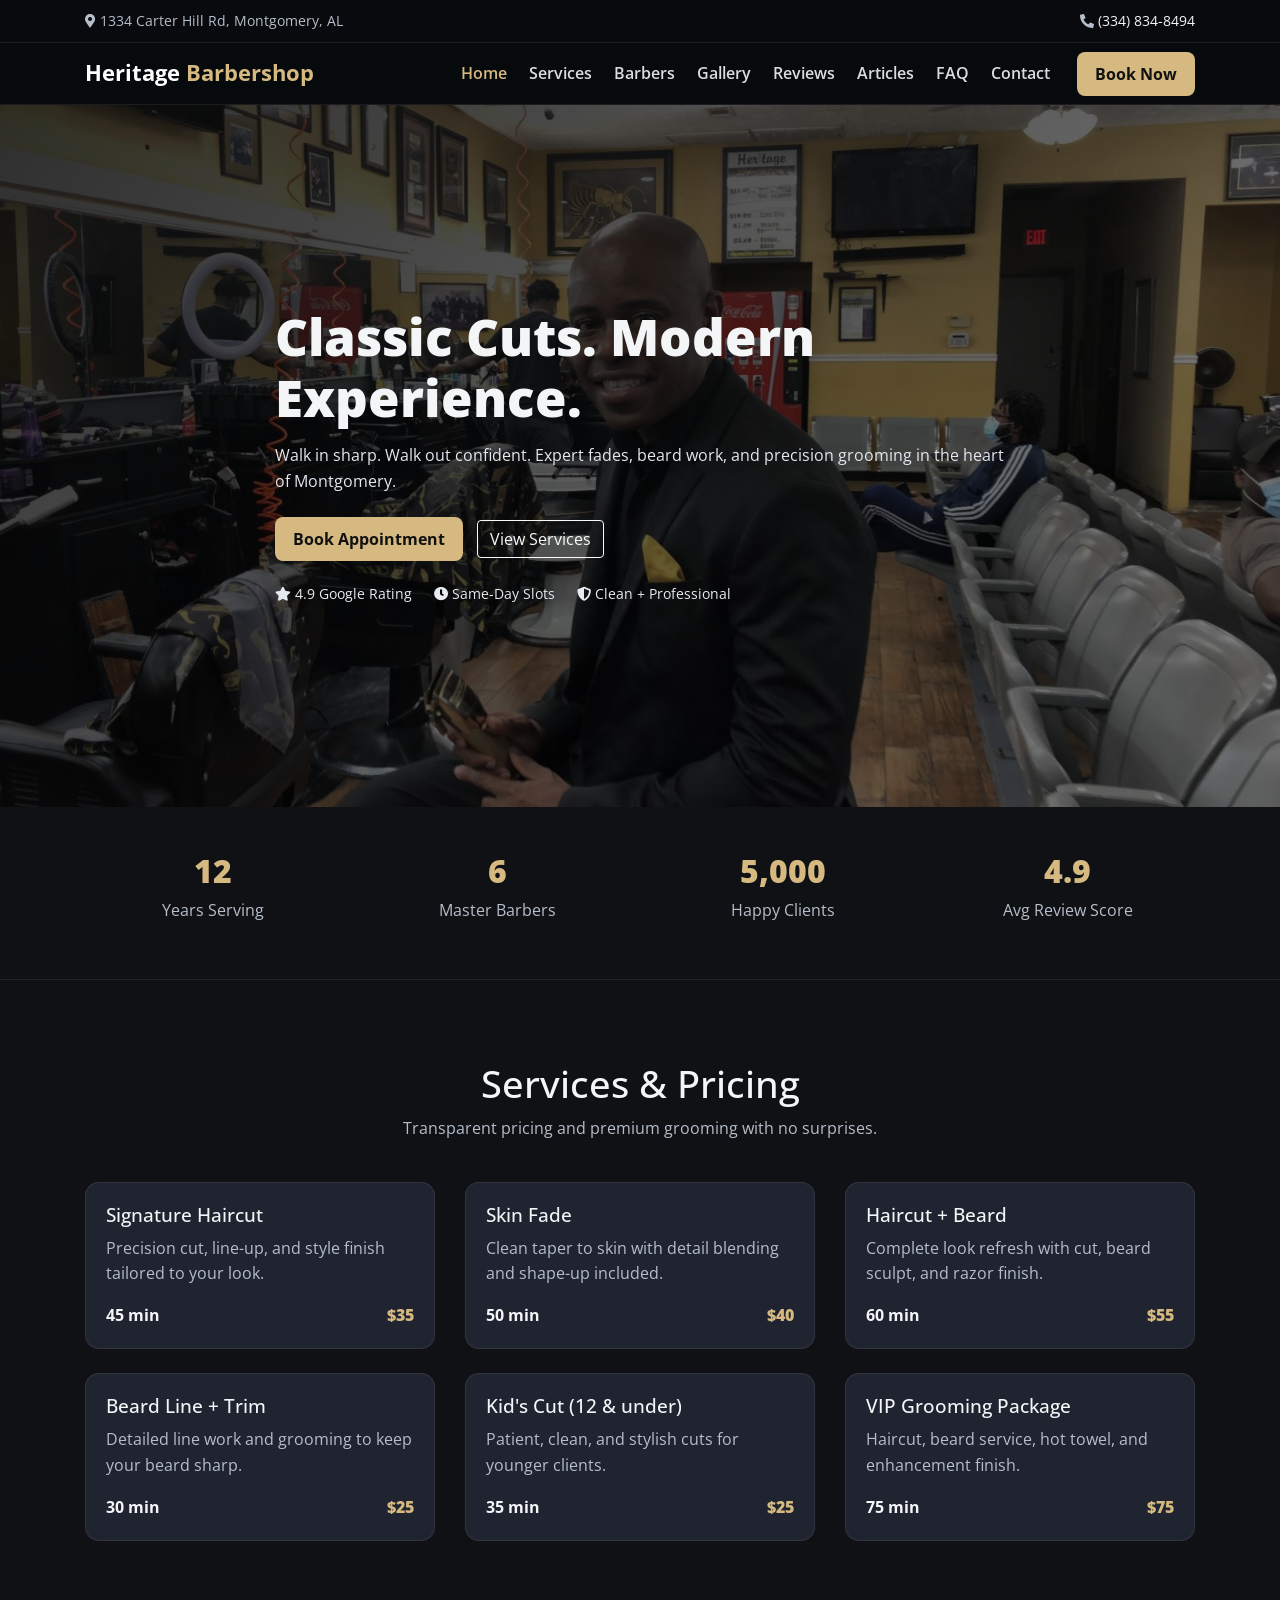
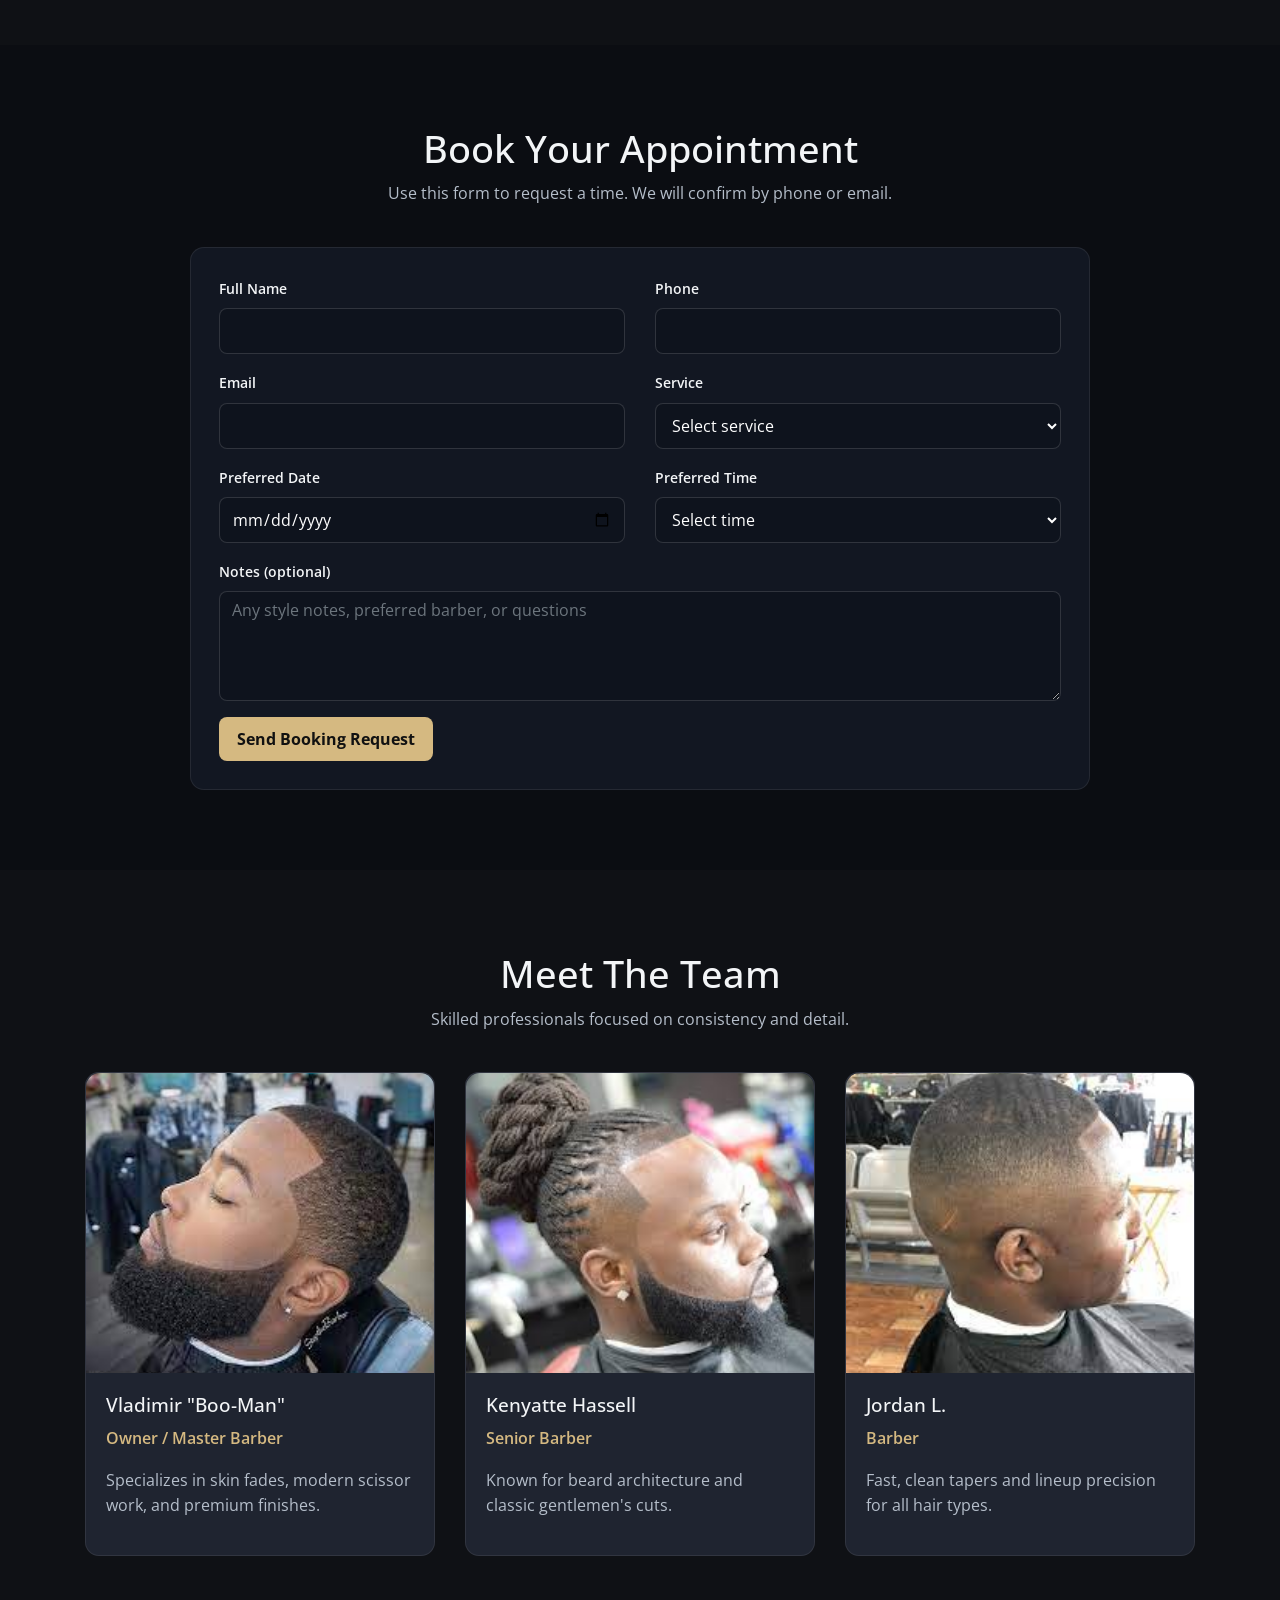
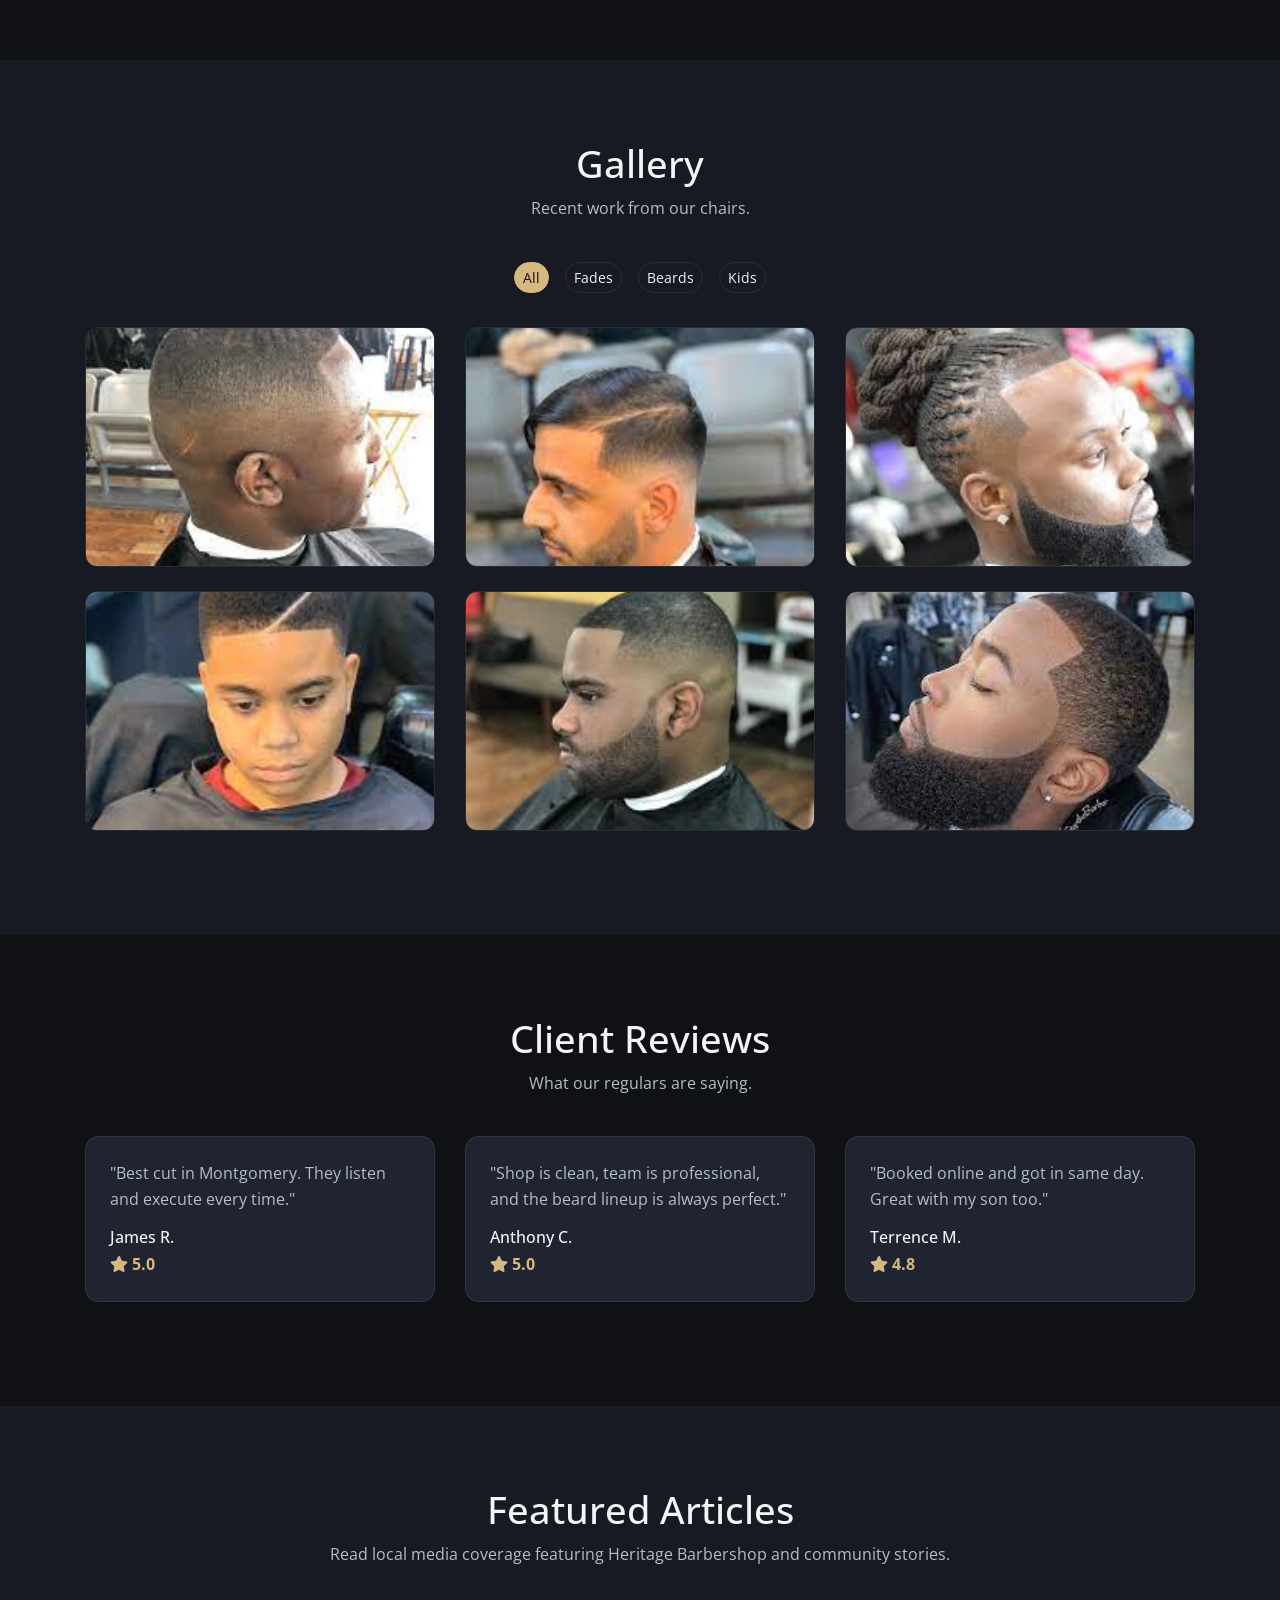
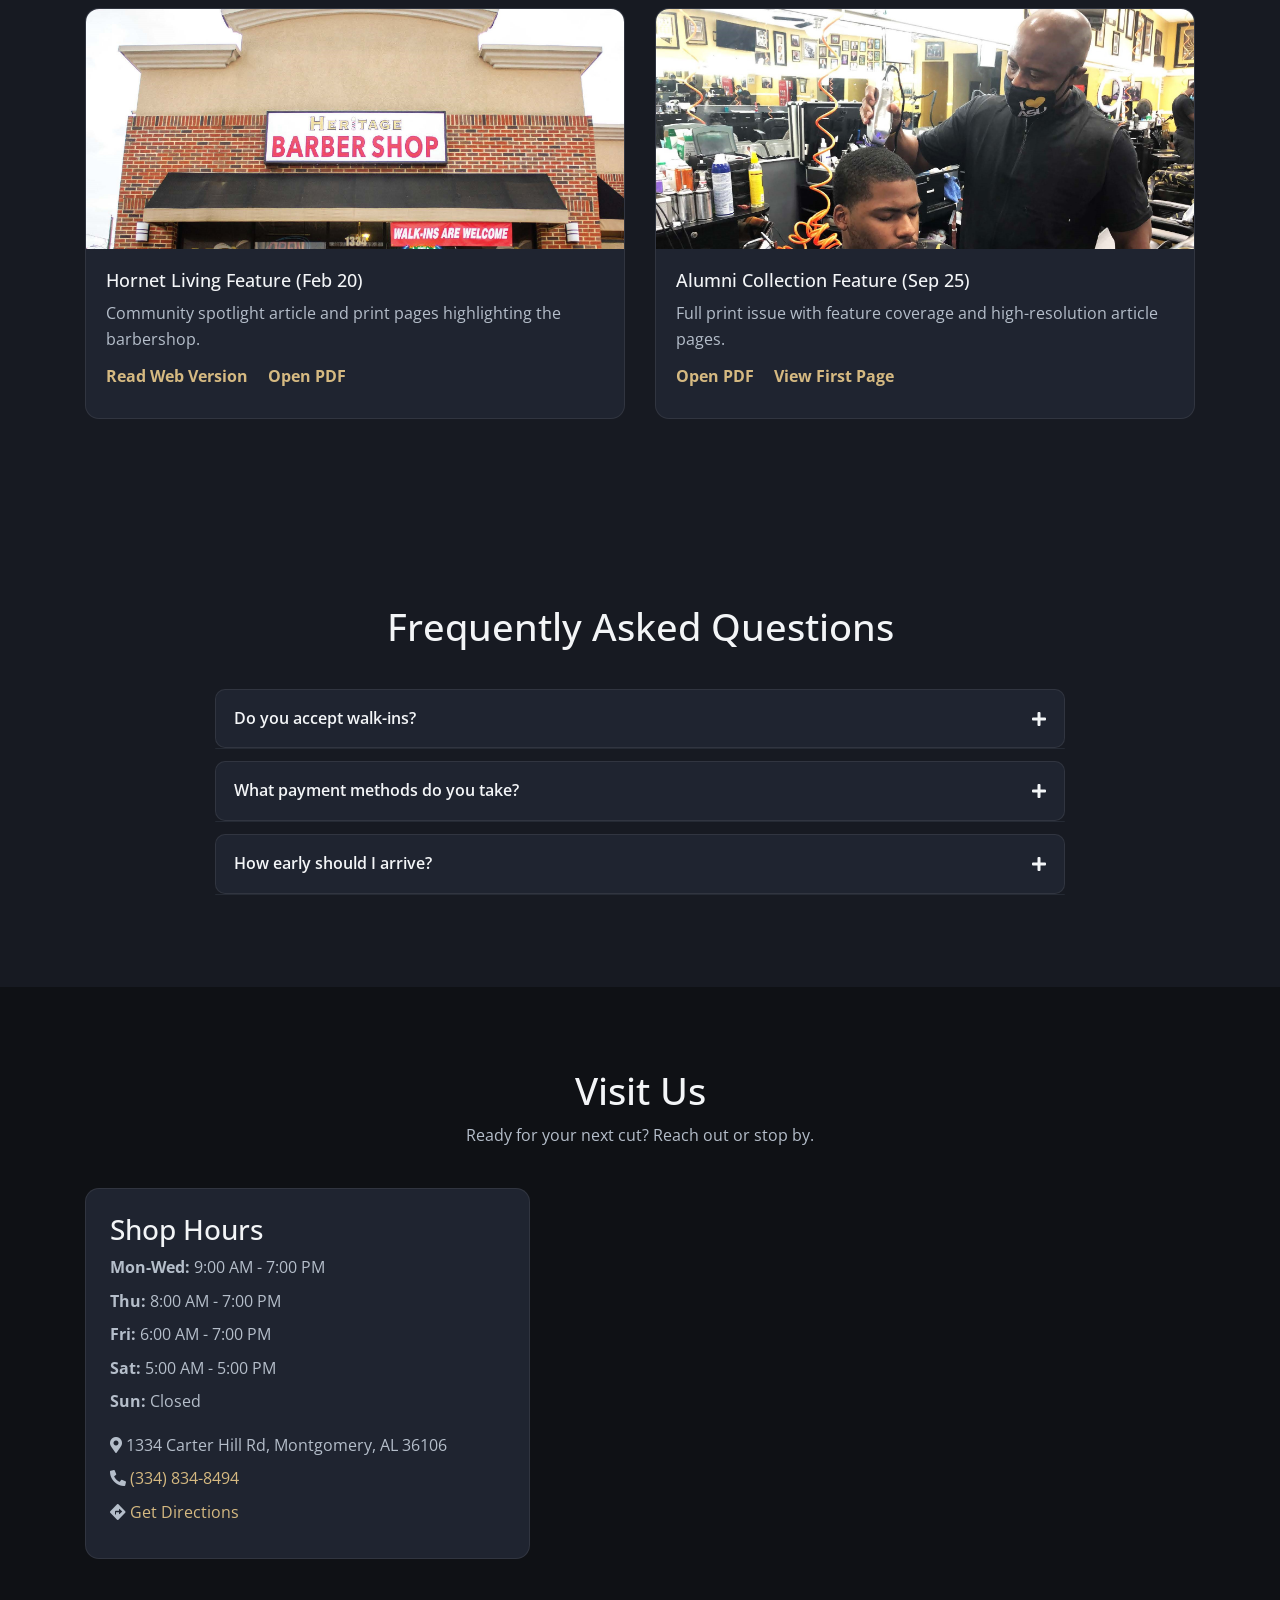
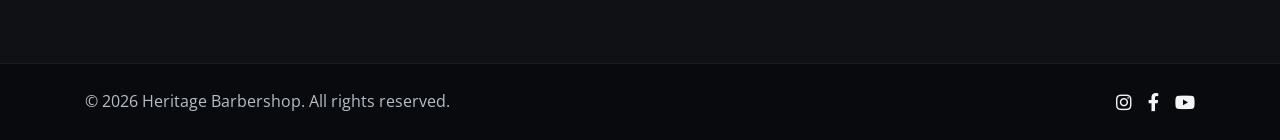
==== commit d98362c3: "Add featured articles section with customer reading links Made-with: Cursor" ====
--- a/index.html
+++ b/index.html
@@ -40,6 +40,7 @@
                         <li class="nav-item"><a class="nav-link" href="#barbers">Barbers</a></li>
                         <li class="nav-item"><a class="nav-link" href="#gallery">Gallery</a></li>
                         <li class="nav-item"><a class="nav-link" href="#reviews">Reviews</a></li>
+                        <li class="nav-item"><a class="nav-link" href="#articles">Articles</a></li>
                         <li class="nav-item"><a class="nav-link" href="#faq">FAQ</a></li>
                         <li class="nav-item"><a class="nav-link" href="#contact">Contact</a></li>
                     </ul>
@@ -301,6 +302,43 @@
                             <p>"Booked online and got in same day. Great with my son too."</p>
                             <h4>Terrence M.</h4>
                             <span><i class="fa fa-star"></i> 4.8</span>
+                        </article>
+                    </div>
+                </div>
+            </div>
+        </section>
+
+        <section class="section section-alt" id="articles">
+            <div class="container">
+                <div class="section-heading">
+                    <h2>Featured Articles</h2>
+                    <p>Read local media coverage featuring Heritage Barbershop and community stories.</p>
+                </div>
+                <div class="row">
+                    <div class="col-md-6 mb-4">
+                        <article class="article-card">
+                            <img src="HBShop%20img/Feb20Articles/HornetLivingCropped.jpg" alt="Hornet Living article feature">
+                            <div class="article-body">
+                                <h3>Hornet Living Feature (Feb 20)</h3>
+                                <p>Community spotlight article and print pages highlighting the barbershop.</p>
+                                <div class="article-links">
+                                    <a href="HBShop%20img/Feb20Articles/Feb.%2020,%20PAGES%2011-12.html" target="_blank" rel="noopener noreferrer">Read Web Version</a>
+                                    <a href="HBShop%20img/Feb20Articles/Feb.%2020,%20PAGES%2011-12.pdf" target="_blank" rel="noopener noreferrer">Open PDF</a>
+                                </div>
+                            </div>
+                        </article>
+                    </div>
+                    <div class="col-md-6 mb-4">
+                        <article class="article-card">
+                            <img src="HBShop%20img/Sep25Articles/AlumniCollectionCropped.jpg" alt="Alumni collection article feature">
+                            <div class="article-body">
+                                <h3>Alumni Collection Feature (Sep 25)</h3>
+                                <p>Full print issue with feature coverage and high-resolution article pages.</p>
+                                <div class="article-links">
+                                    <a href="HBShop%20img/Sep25Articles/September%2025.pdf" target="_blank" rel="noopener noreferrer">Open PDF</a>
+                                    <a href="HBShop%20img/Sep25Articles/September%2025_Page_01.jpg" target="_blank" rel="noopener noreferrer">View First Page</a>
+                                </div>
+                            </div>
                         </article>
                     </div>
                 </div>
--- a/css/style.css
+++ b/css/style.css
@@ -310,6 +310,46 @@
 .review-card span {
     color: var(--gold);
     font-weight: 700;
+}
+
+.article-card {
+    height: 100%;
+    background: var(--card);
+    border: 1px solid var(--border);
+    border-radius: 14px;
+    overflow: hidden;
+}
+
+.article-card img {
+    width: 100%;
+    height: 240px;
+    object-fit: cover;
+}
+
+.article-body {
+    padding: 20px;
+}
+
+.article-body h3 {
+    font-size: 1.15rem;
+    margin-bottom: 10px;
+}
+
+.article-body p {
+    color: var(--muted);
+    margin-bottom: 12px;
+}
+
+.article-links a {
+    display: inline-block;
+    margin-right: 16px;
+    margin-bottom: 8px;
+    font-weight: 700;
+    color: var(--gold);
+}
+
+.article-links a:hover {
+    color: #f0d7a6;
 }
 
 .faq-list {
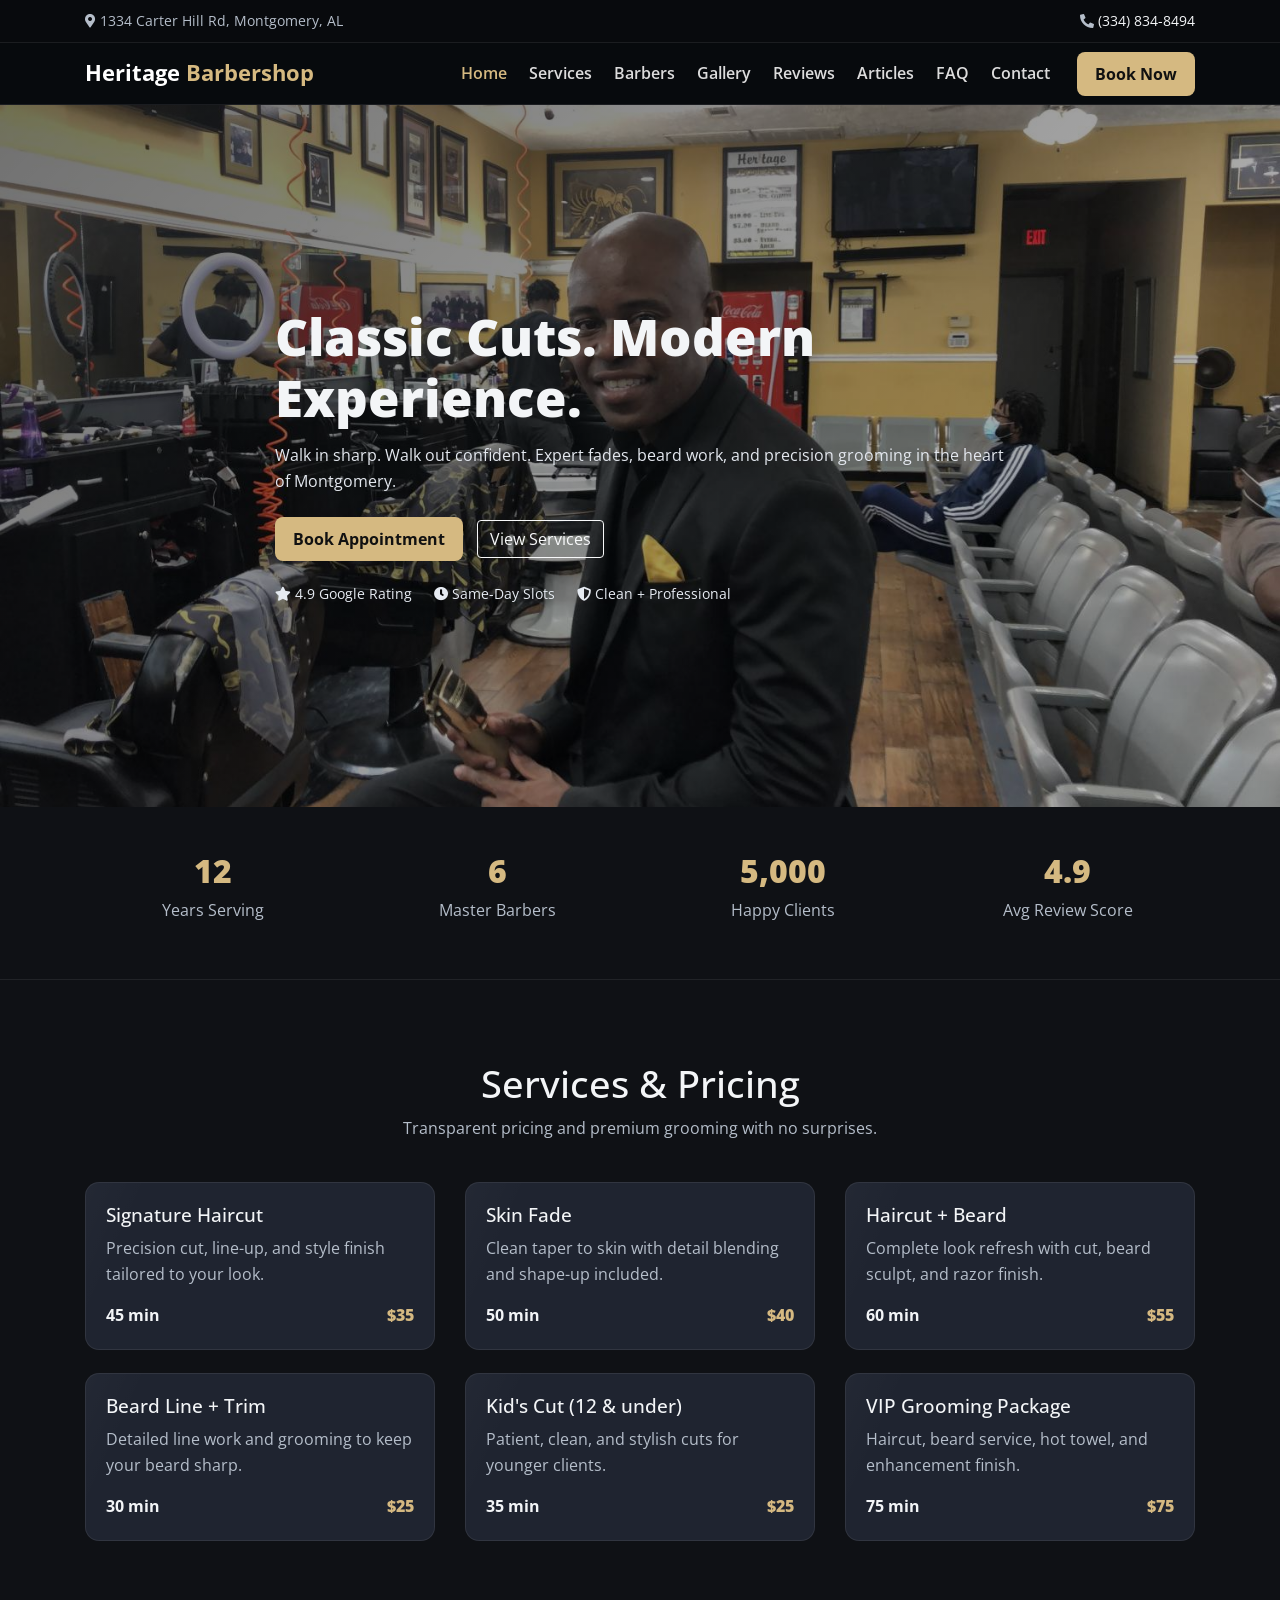
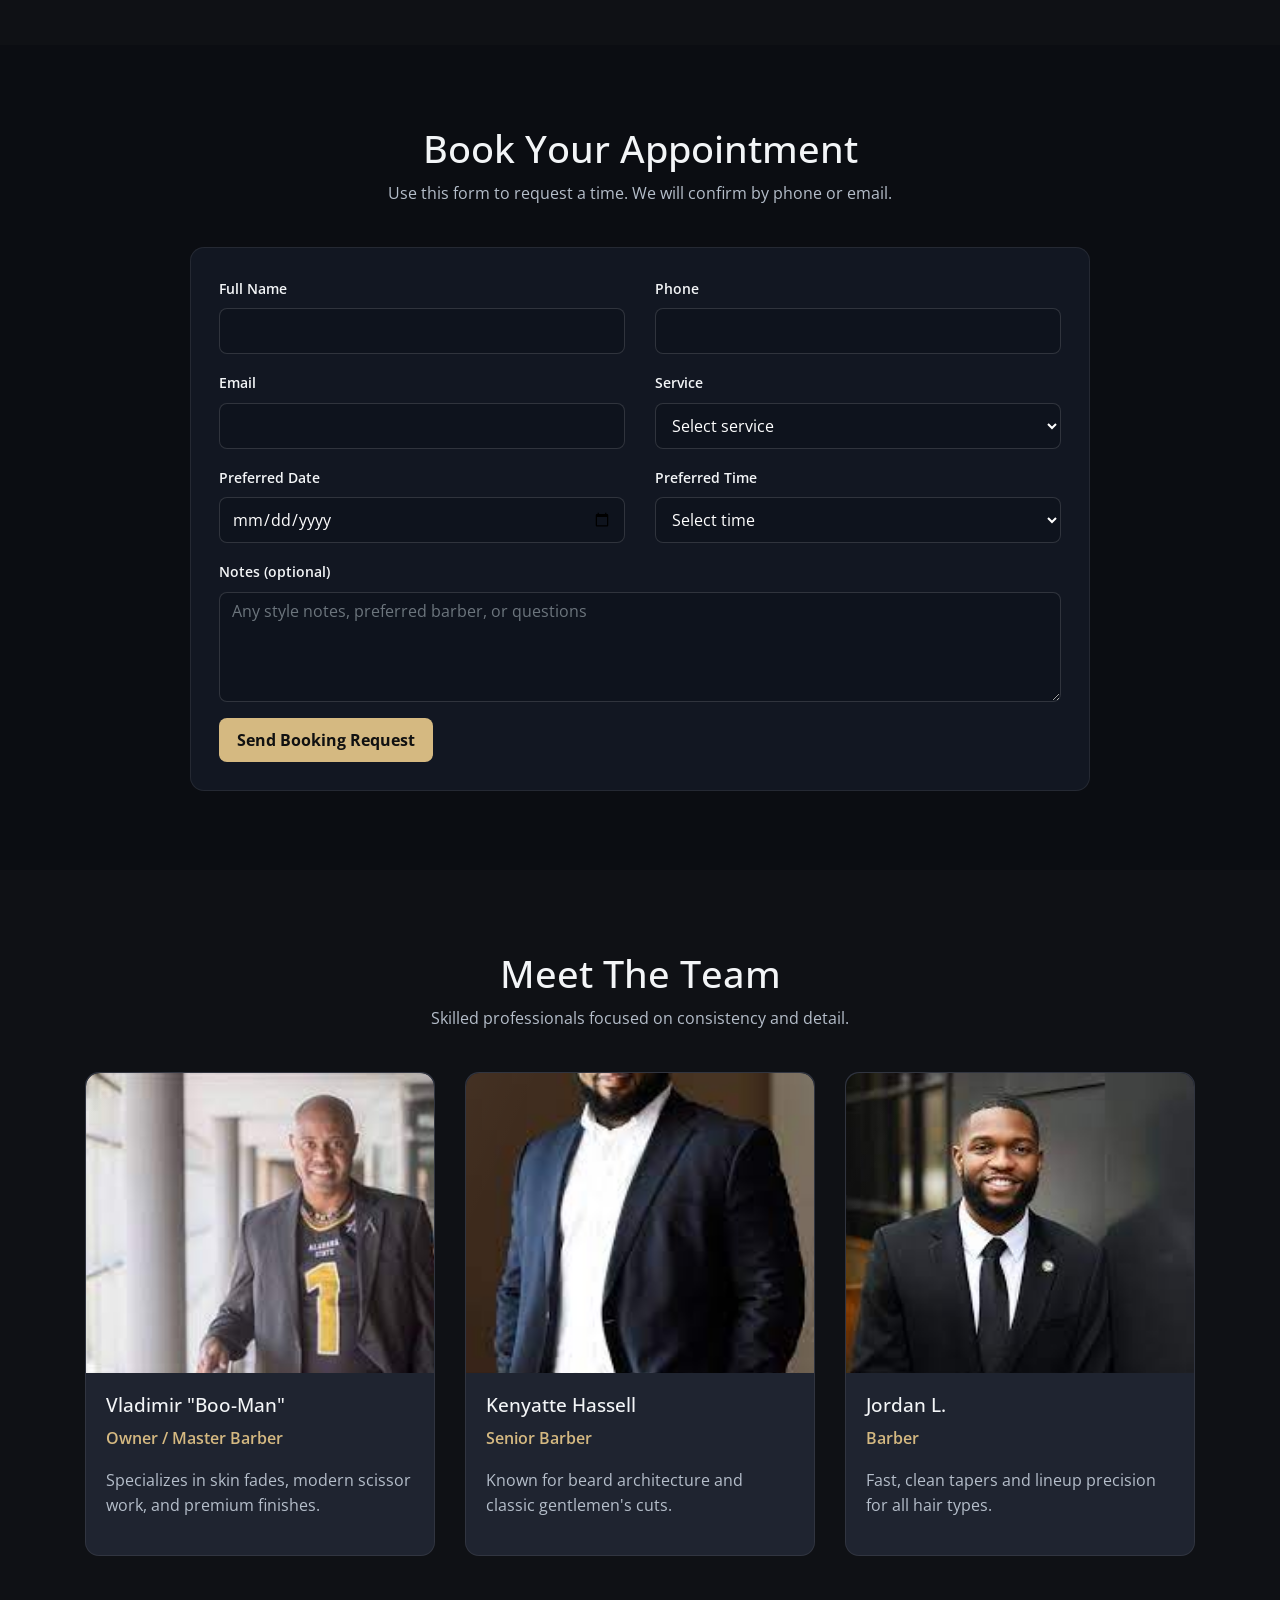
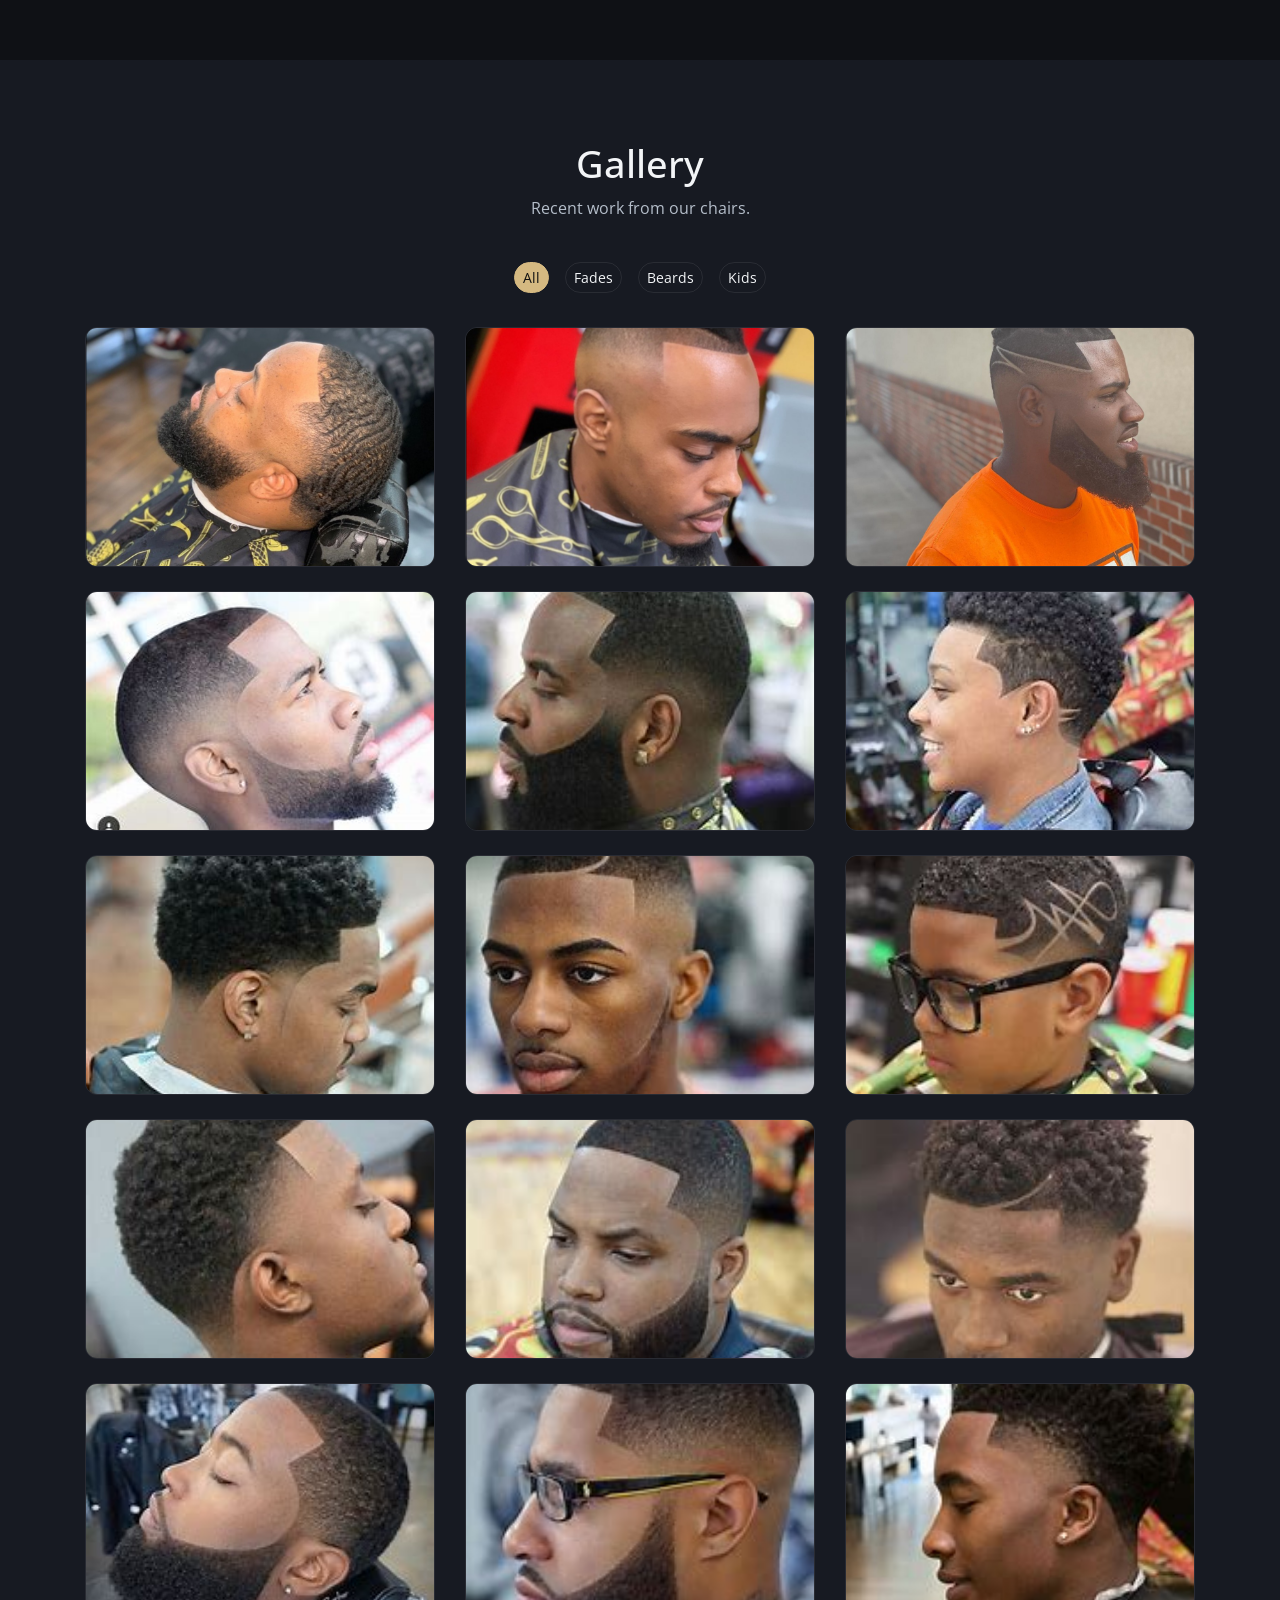
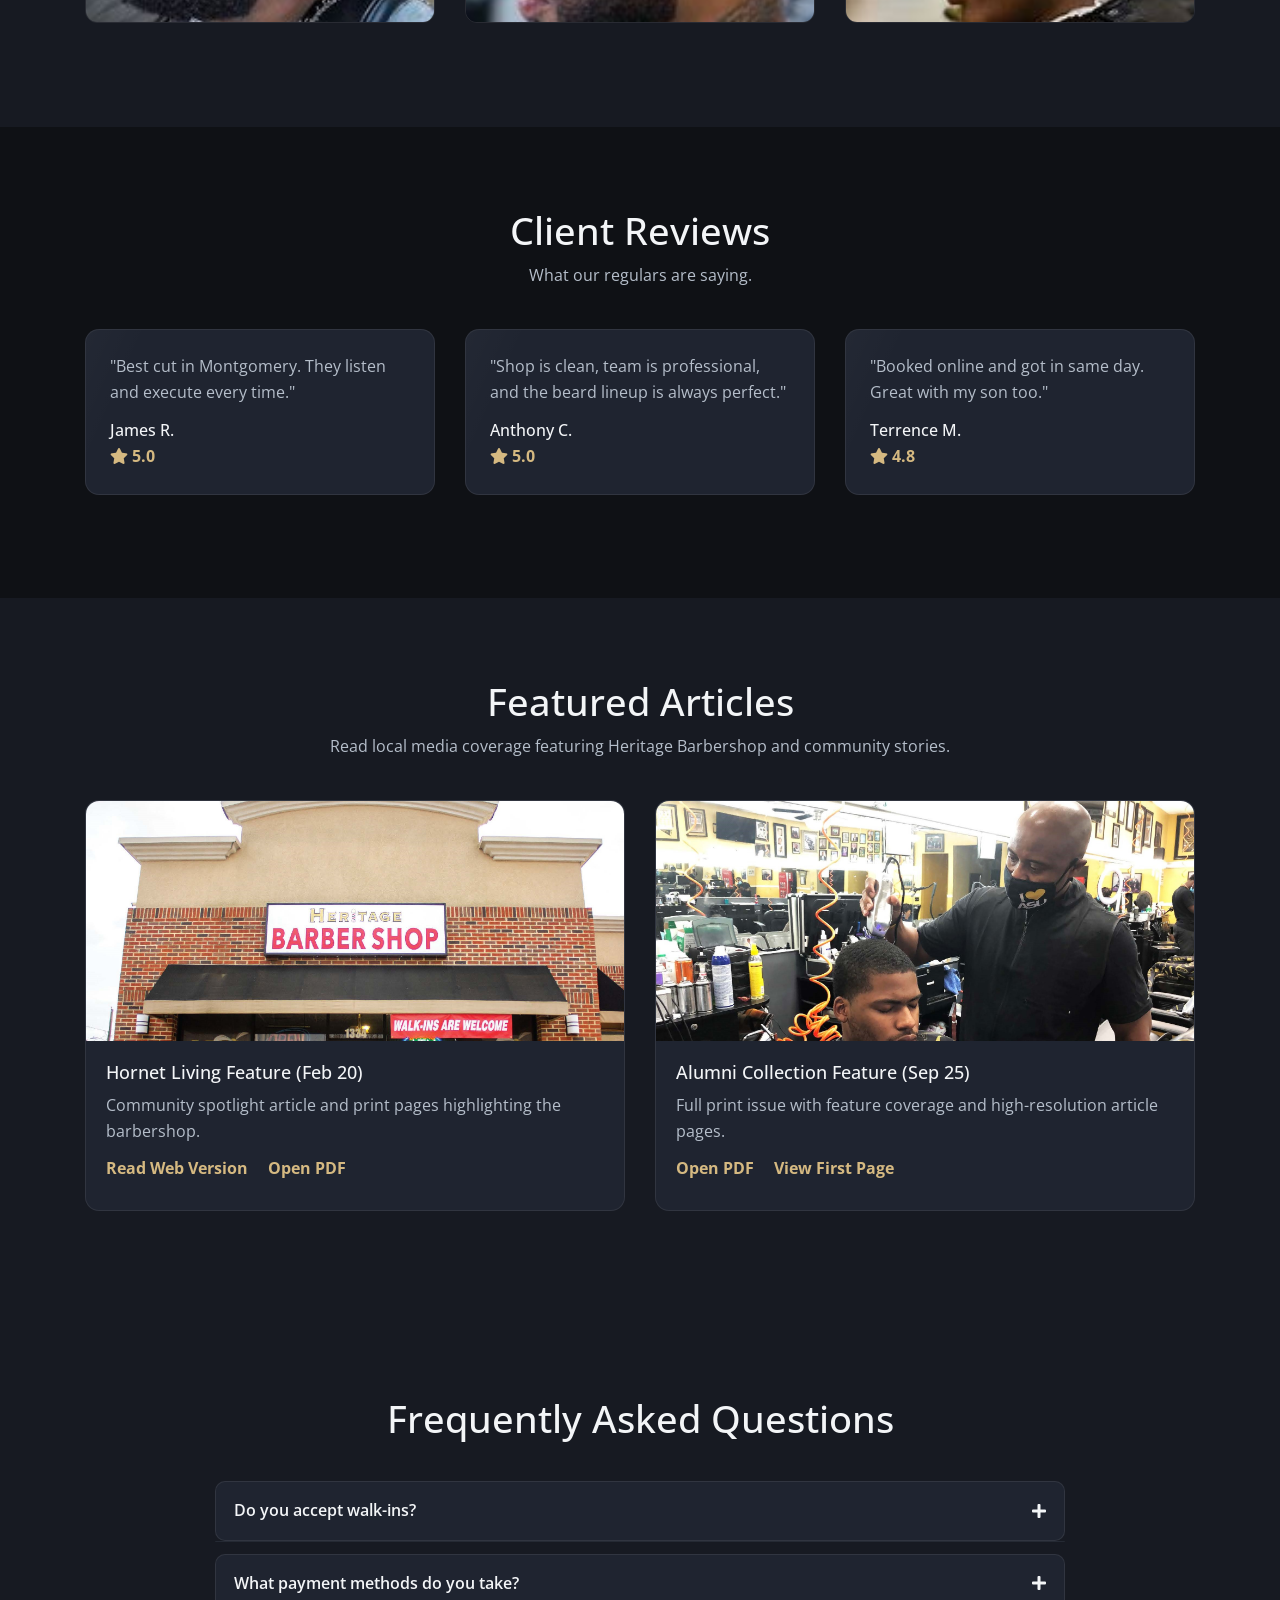
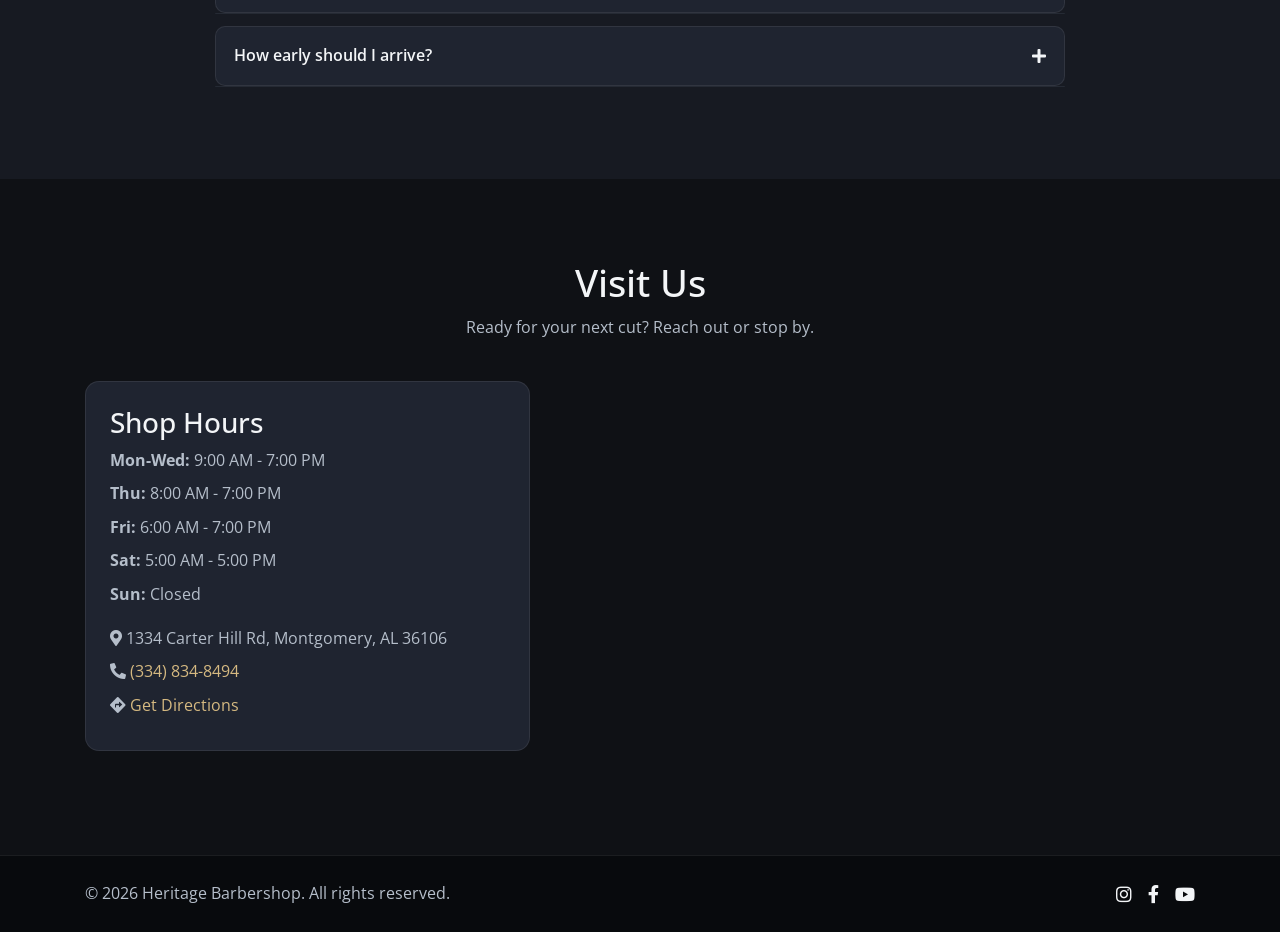
==== commit 8aee94f9: "Add expanded gallery set and update barber profile images Made-with: Cursor" ====
--- a/index.html
+++ b/index.html
@@ -221,7 +221,7 @@
                 <div class="row">
                     <div class="col-md-4 mb-4">
                         <article class="card barber-card">
-                            <img src="democut1.jpg" class="card-img-top" alt="Master Barber Kevin">
+                            <img src="booman-owner.png" class="card-img-top" alt="Owner master barber Vladimir Boo-Man">
                             <div class="card-body">
                                 <h3>Vladimir "Boo-Man"</h3>
                                 <p class="muted">Owner / Master Barber</p>
@@ -231,7 +231,7 @@
                     </div>
                     <div class="col-md-4 mb-4">
                         <article class="card barber-card">
-                            <img src="demobeard.jpg" class="card-img-top" alt="Barber Marcus">
+                            <img src="kenyatte-senior.png" class="card-img-top" alt="Senior barber Kenyatte Hassell">
                             <div class="card-body">
                                 <h3>Kenyatte Hassell</h3>
                                 <p class="muted">Senior Barber</p>
@@ -241,7 +241,7 @@
                     </div>
                     <div class="col-md-4 mb-4">
                         <article class="card barber-card">
-                            <img src="cut1.jpg" class="card-img-top" alt="Barber Jordan">
+                            <img src="additional-barber.png" class="card-img-top" alt="Additional barber profile">
                             <div class="card-body">
                                 <h3>Jordan L.</h3>
                                 <p class="muted">Barber</p>
@@ -266,12 +266,21 @@
                     <button class="btn btn-sm btn-filter" data-filter="kids">Kids</button>
                 </div>
                 <div class="row gallery-grid">
-                    <div class="col-6 col-md-4 mb-4 gallery-item" data-category="fade"><img src="cut1.jpg" alt="Fade cut"></div>
-                    <div class="col-6 col-md-4 mb-4 gallery-item" data-category="fade"><img src="cut2.jpg" alt="Skin fade"></div>
-                    <div class="col-6 col-md-4 mb-4 gallery-item" data-category="beard"><img src="demobeard.jpg" alt="Beard trim"></div>
-                    <div class="col-6 col-md-4 mb-4 gallery-item" data-category="kids"><img src="cut3.jpg" alt="Kids haircut"></div>
-                    <div class="col-6 col-md-4 mb-4 gallery-item" data-category="fade"><img src="cut4.jpg" alt="Classic haircut"></div>
-                    <div class="col-6 col-md-4 mb-4 gallery-item" data-category="beard"><img src="democut1.jpg" alt="Hair and beard"></div>
+                    <div class="col-6 col-md-4 mb-4 gallery-item" data-category="fade"><img src="gallery-ig1.png" alt="Fade cut style"></div>
+                    <div class="col-6 col-md-4 mb-4 gallery-item" data-category="fade"><img src="gallery-ig2.png" alt="Sharp line-up fade"></div>
+                    <div class="col-6 col-md-4 mb-4 gallery-item" data-category="beard"><img src="gallery-ig3.png" alt="Beard and design cut"></div>
+                    <div class="col-6 col-md-4 mb-4 gallery-item" data-category="fade"><img src="gallery-price1.png" alt="Low fade cut"></div>
+                    <div class="col-6 col-md-4 mb-4 gallery-item" data-category="fade"><img src="gallery-price2.png" alt="Temple fade style"></div>
+                    <div class="col-6 col-md-4 mb-4 gallery-item" data-category="fade"><img src="gallery-price3.png" alt="Clean fade lineup"></div>
+                    <div class="col-6 col-md-4 mb-4 gallery-item" data-category="beard"><img src="gallery-price4.png" alt="Beard with design cut"></div>
+                    <div class="col-6 col-md-4 mb-4 gallery-item" data-category="beard"><img src="gallery-price5.png" alt="Beard fade and shape"></div>
+                    <div class="col-6 col-md-4 mb-4 gallery-item" data-category="fade"><img src="gallery-price6.png" alt="Drop fade style"></div>
+                    <div class="col-6 col-md-4 mb-4 gallery-item" data-category="fade"><img src="gallery-price7.png" alt="Modern fade haircut"></div>
+                    <div class="col-6 col-md-4 mb-4 gallery-item" data-category="fade"><img src="gallery-price8.png" alt="Precision blend fade"></div>
+                    <div class="col-6 col-md-4 mb-4 gallery-item" data-category="fade"><img src="gallery-price9.png" alt="Classic taper fade"></div>
+                    <div class="col-6 col-md-4 mb-4 gallery-item" data-category="beard"><img src="gallery-price10.png" alt="Texture top and beard"></div>
+                    <div class="col-6 col-md-4 mb-4 gallery-item" data-category="beard"><img src="gallery-price11.png" alt="Beard detail trim"></div>
+                    <div class="col-6 col-md-4 mb-4 gallery-item" data-category="fade"><img src="gallery-price12.png" alt="Sharp fade finish"></div>
                 </div>
             </div>
         </section>
--- a/css/style.css
+++ b/css/style.css
@@ -104,7 +104,7 @@
 .hero-overlay {
     position: absolute;
     inset: 0;
-    background: linear-gradient(135deg, rgba(0, 0, 0, 0.82), rgba(0, 0, 0, 0.46));
+    background: linear-gradient(135deg, rgba(0, 0, 0, 0.56), rgba(0, 0, 0, 0.22));
 }
 
 .hero-content {
@@ -141,6 +141,31 @@
     padding: 80px 0;
 }
 
+.reveal {
+    opacity: 0;
+    transform: translateY(28px);
+    transition: opacity 0.7s ease, transform 0.7s ease;
+    will-change: opacity, transform;
+}
+
+.reveal.in-view {
+    opacity: 1;
+    transform: translateY(0);
+}
+
+.reveal.slide-left {
+    transform: translateX(-42px);
+}
+
+.reveal.slide-right {
+    transform: translateX(42px);
+}
+
+.reveal.slide-left.in-view,
+.reveal.slide-right.in-view {
+    transform: translateX(0);
+}
+
 .section-alt {
     background: var(--bg-alt);
 }
@@ -194,8 +219,41 @@
 
 .service-card:hover,
 .barber-card:hover {
-    transform: translateY(-4px);
-    box-shadow: 0 12px 25px rgba(0, 0, 0, 0.3);
+    transform: translateY(-8px);
+    box-shadow: 0 16px 32px rgba(0, 0, 0, 0.35);
+}
+
+.service-card,
+.barber-card,
+.review-card,
+.article-card,
+.contact-card {
+    position: relative;
+    overflow: hidden;
+}
+
+.service-card::before,
+.barber-card::before,
+.review-card::before,
+.article-card::before {
+    content: "";
+    position: absolute;
+    top: -120%;
+    left: -120%;
+    width: 130%;
+    height: 260%;
+    transform: rotate(24deg);
+    background: linear-gradient(90deg, transparent, rgba(255, 255, 255, 0.08), transparent);
+    transition: left 0.7s ease, top 0.7s ease;
+    pointer-events: none;
+}
+
+.service-card:hover::before,
+.barber-card:hover::before,
+.review-card:hover::before,
+.article-card:hover::before {
+    left: 120%;
+    top: 120%;
 }
 
 .service-card h3,
@@ -295,6 +353,12 @@
     border: 1px solid var(--border);
     border-radius: 14px;
     padding: 24px;
+    transition: transform 0.25s ease, box-shadow 0.25s ease;
+}
+
+.review-card:hover {
+    transform: translateY(-8px);
+    box-shadow: 0 16px 32px rgba(0, 0, 0, 0.35);
 }
 
 .review-card p {
@@ -318,6 +382,12 @@
     border: 1px solid var(--border);
     border-radius: 14px;
     overflow: hidden;
+    transition: transform 0.25s ease, box-shadow 0.25s ease;
+}
+
+.article-card:hover {
+    transform: translateY(-8px);
+    box-shadow: 0 16px 32px rgba(0, 0, 0, 0.35);
 }
 
 .article-card img {
@@ -370,6 +440,13 @@
     justify-content: space-between;
     align-items: center;
     font-weight: 600;
+    transition: transform 0.2s ease, border-color 0.2s ease, background 0.2s ease;
+}
+
+.faq-item:hover {
+    transform: translateX(6px);
+    border-color: rgba(213, 185, 129, 0.45);
+    background: #232a38;
 }
 
 .faq-item.open {
@@ -402,6 +479,12 @@
     border-radius: 14px;
     padding: 24px;
     height: 100%;
+    transition: transform 0.25s ease, box-shadow 0.25s ease;
+}
+
+.contact-card:hover {
+    transform: translateY(-6px);
+    box-shadow: 0 14px 28px rgba(0, 0, 0, 0.3);
 }
 
 .contact-card ul {
@@ -490,3 +573,17 @@
         padding: 20px;
     }
 }
+
+@media (prefers-reduced-motion: reduce) {
+    .reveal,
+    .reveal.in-view,
+    .service-card,
+    .barber-card,
+    .review-card,
+    .article-card,
+    .contact-card,
+    .faq-item {
+        transition: none !important;
+        transform: none !important;
+    }
+}
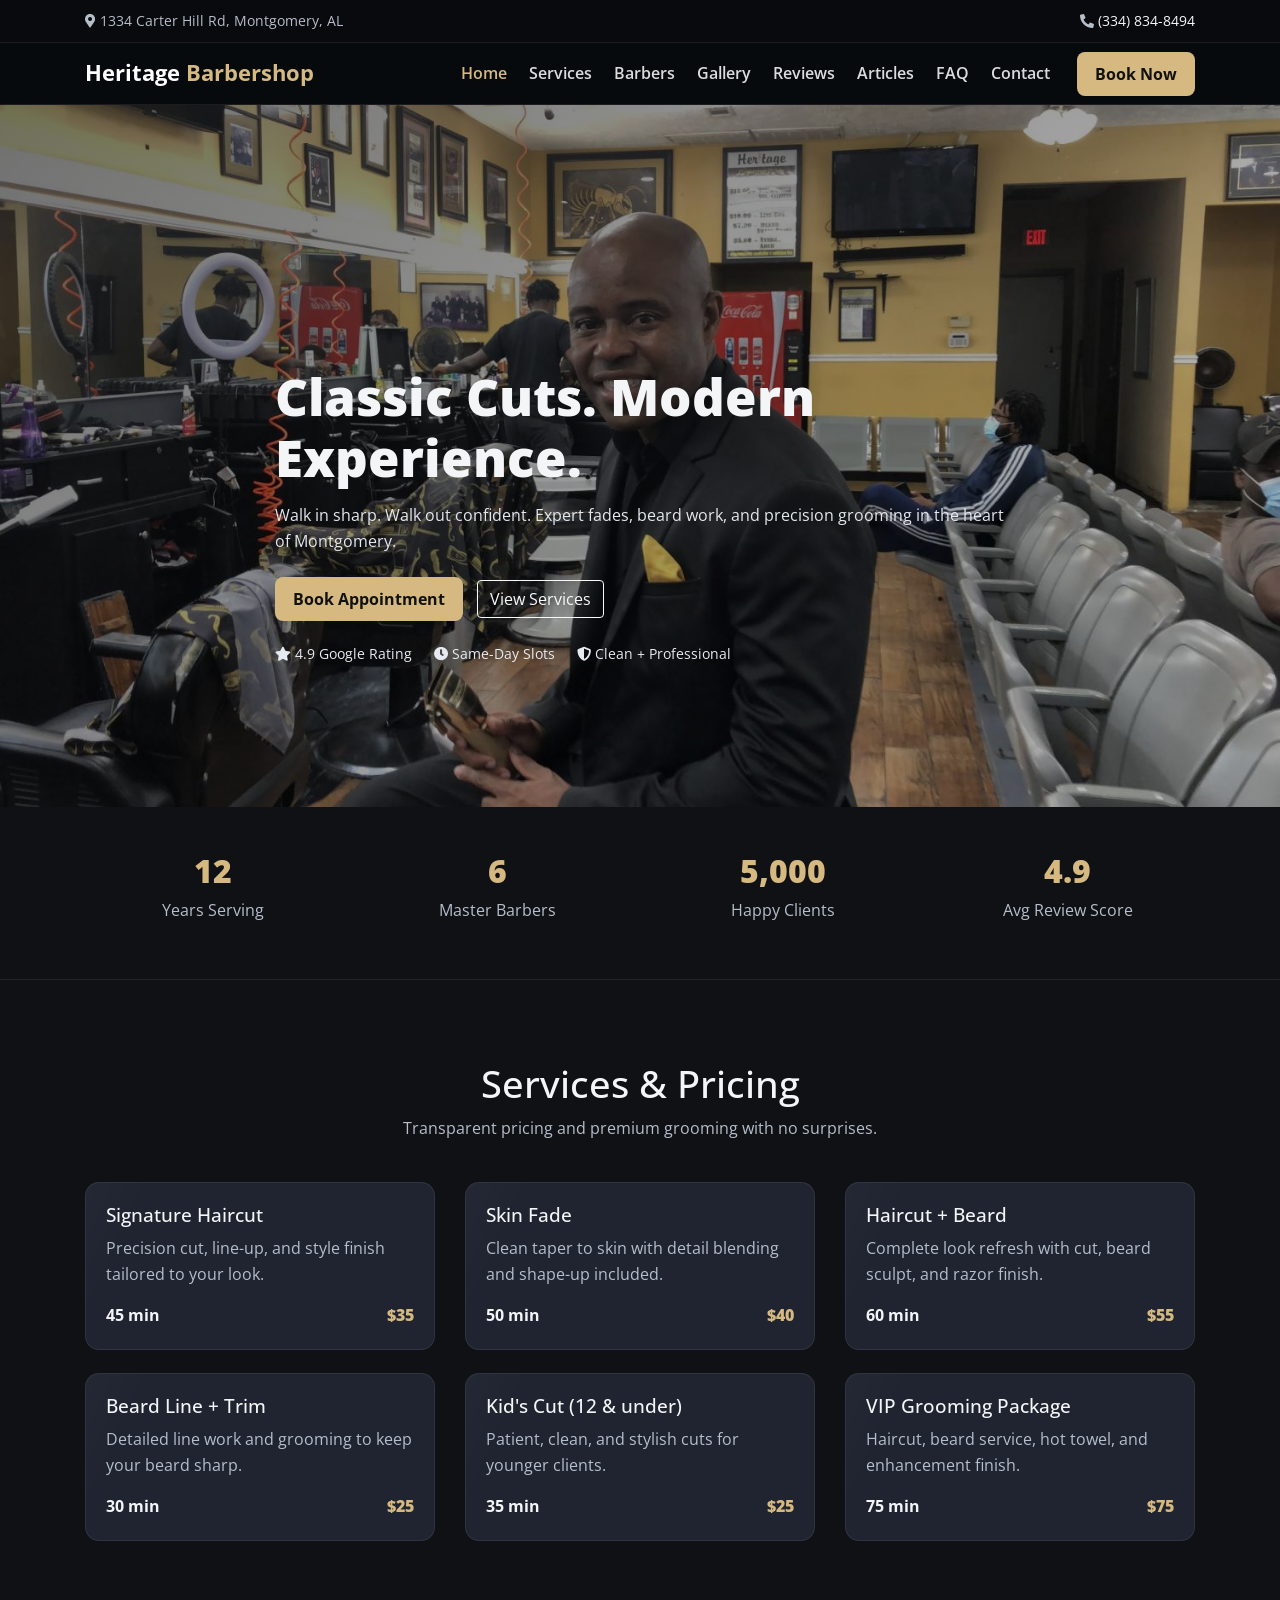
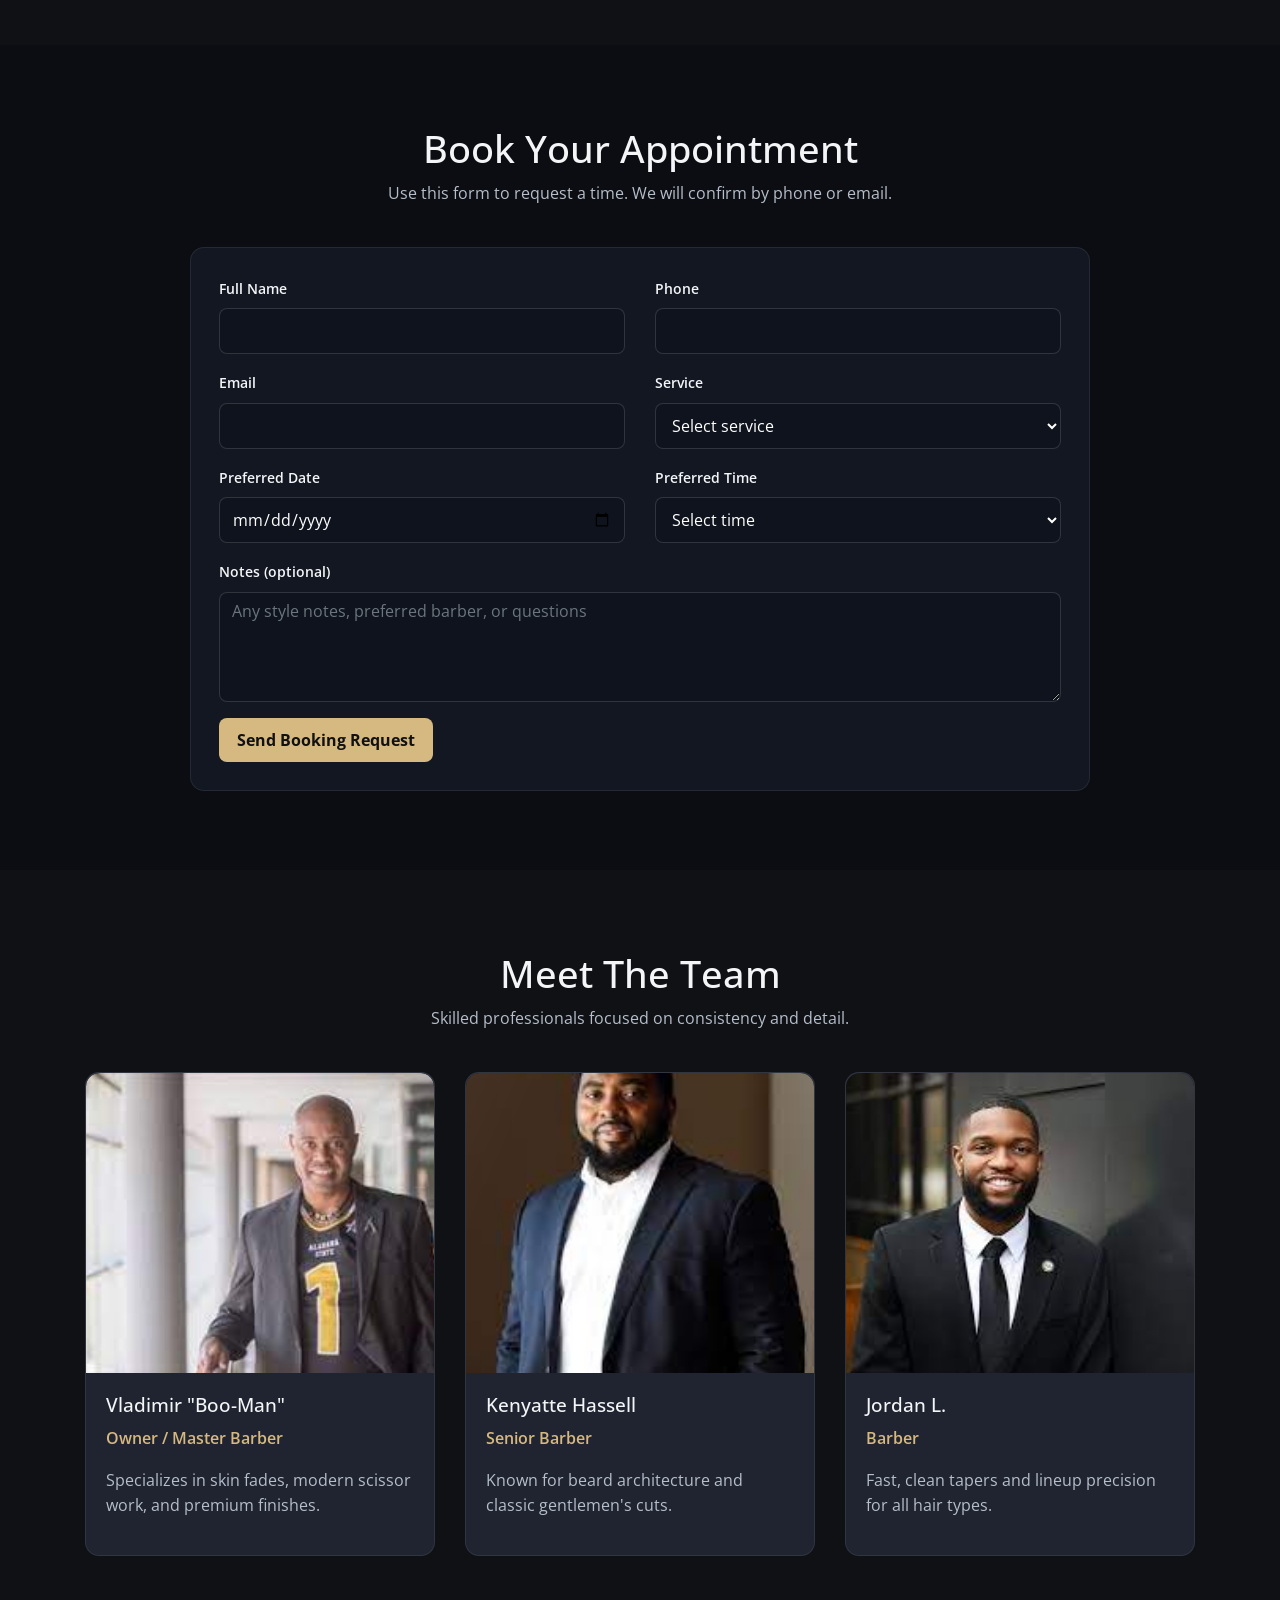
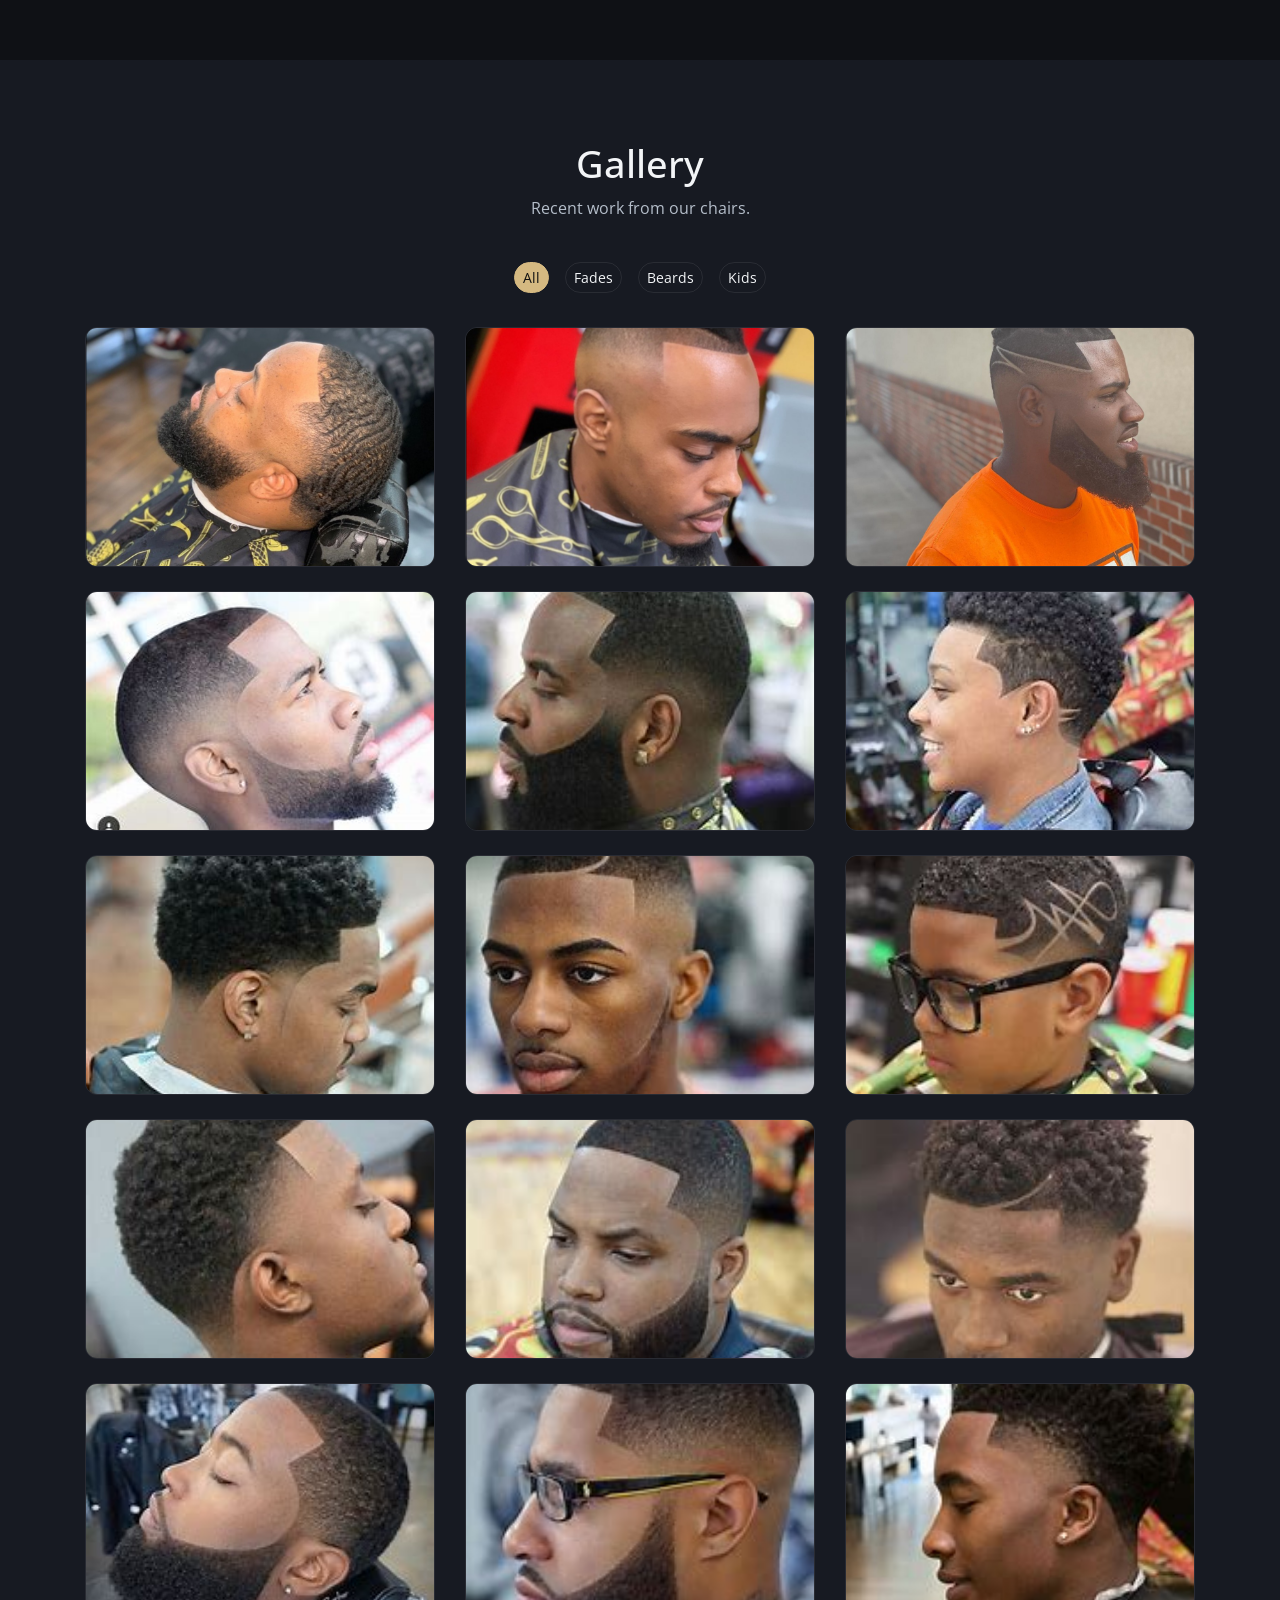
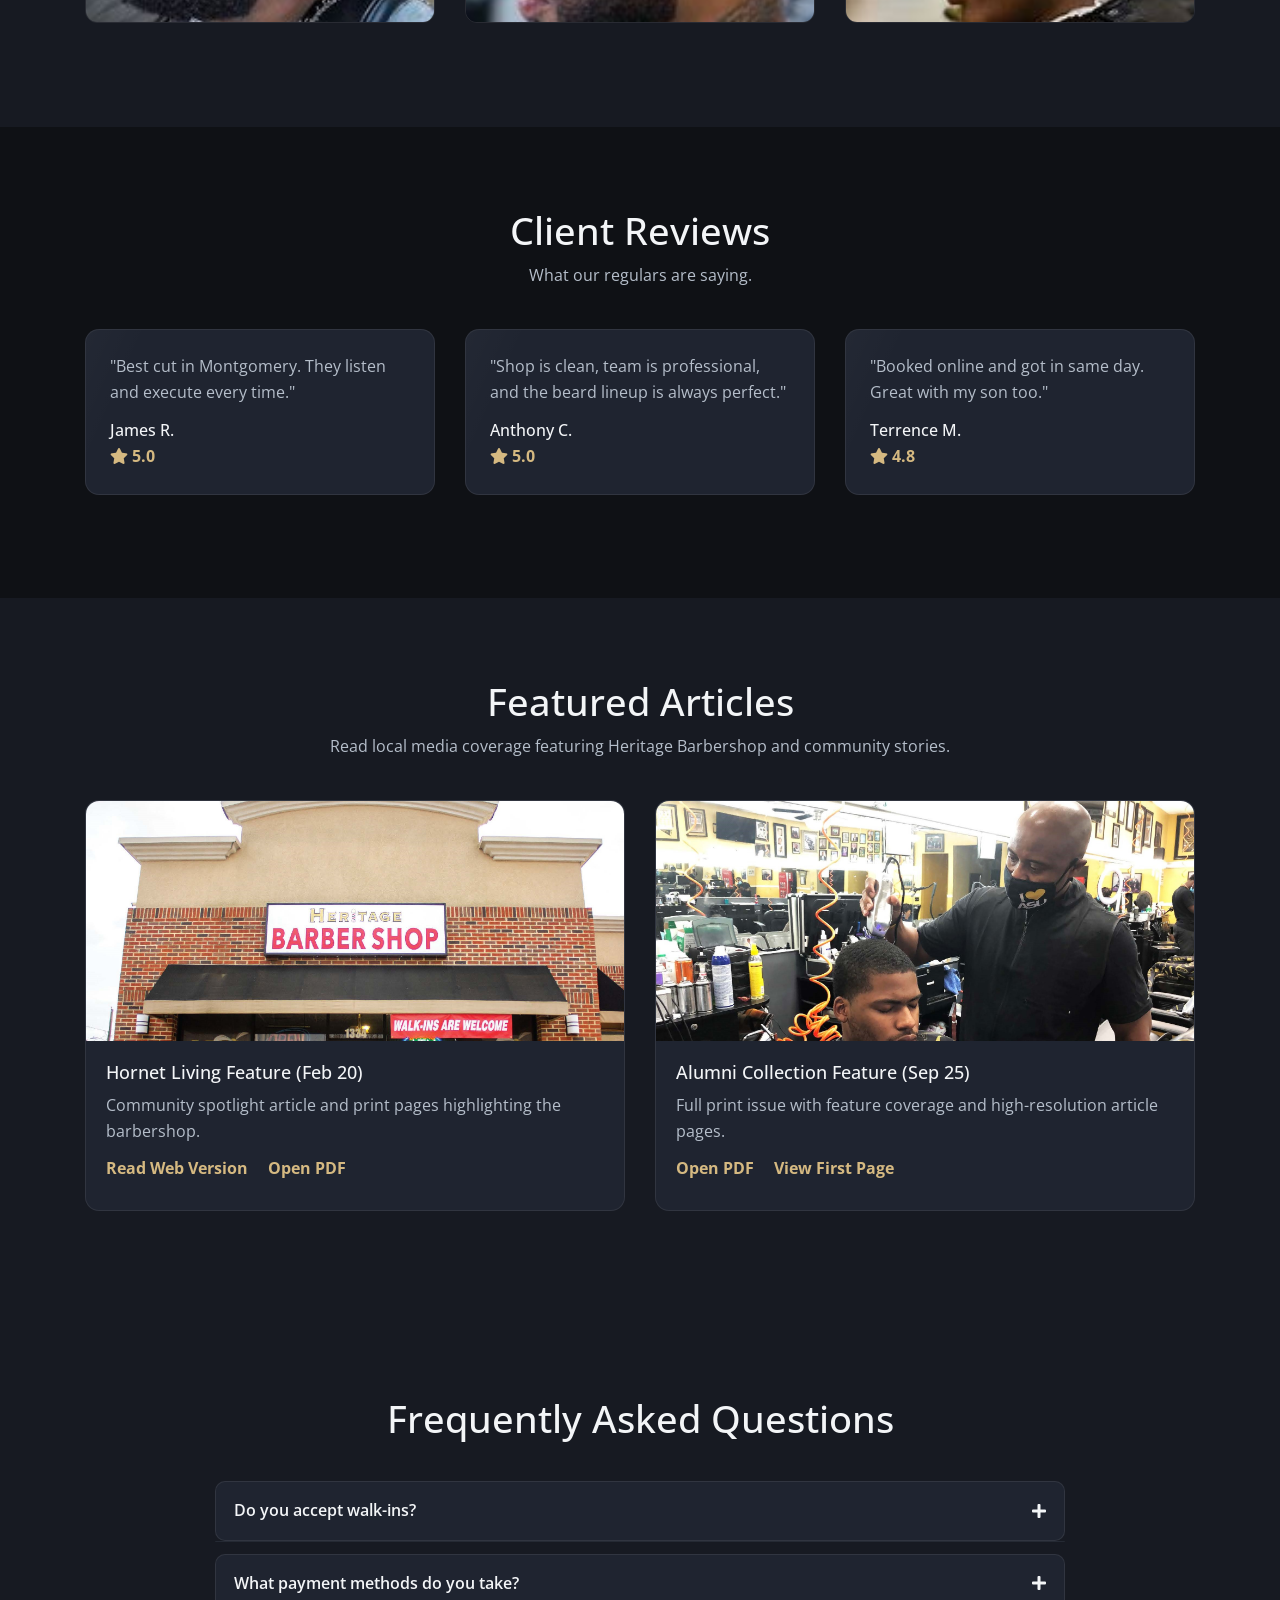
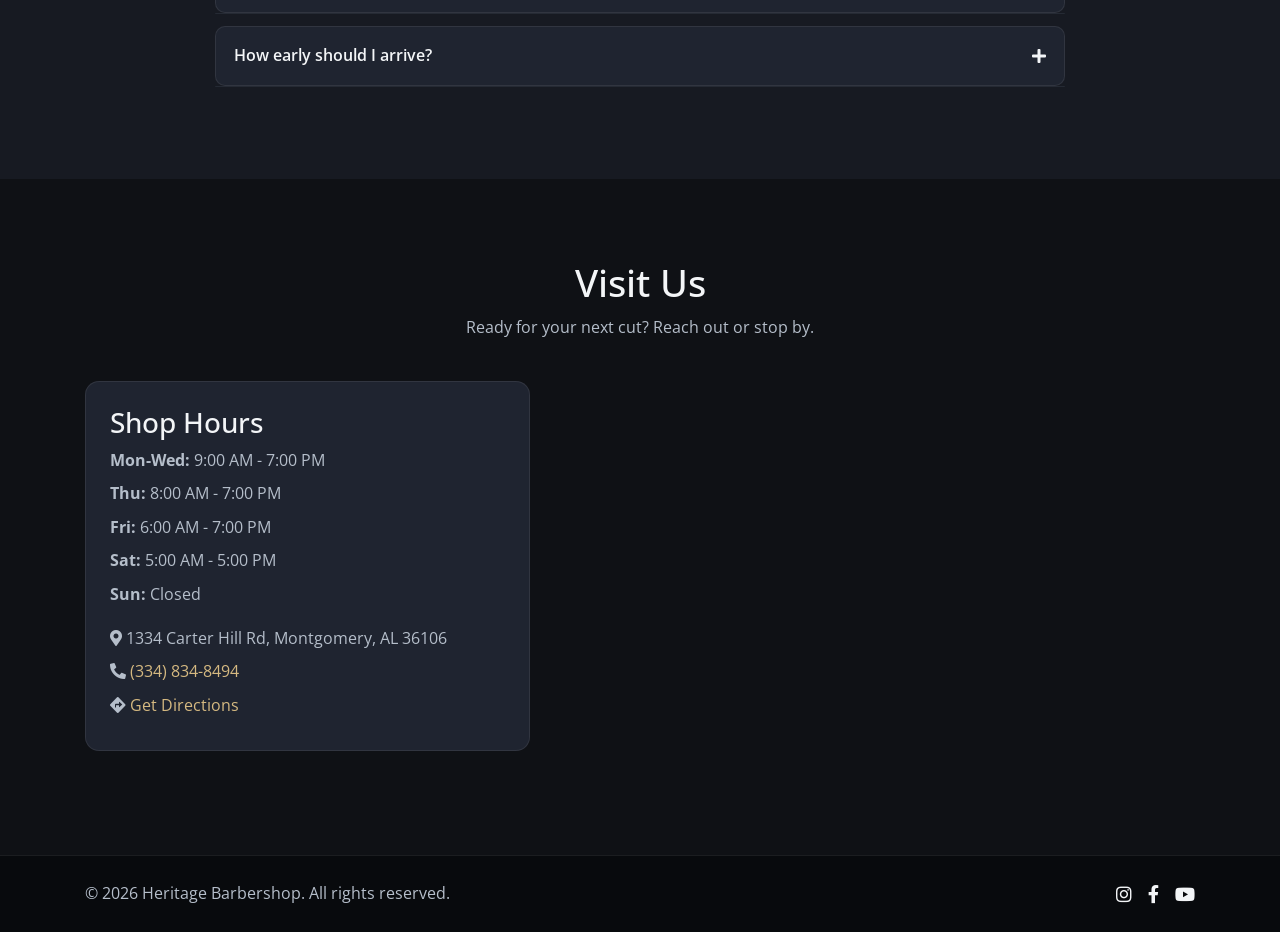
==== commit 40ae39f8: "Lower hero text block to clear owner image and fine-tune senior barber card crop Made-with: Cursor" ====
--- a/index.html
+++ b/index.html
@@ -231,7 +231,7 @@
                     </div>
                     <div class="col-md-4 mb-4">
                         <article class="card barber-card">
-                            <img src="kenyatte-senior.png" class="card-img-top" alt="Senior barber Kenyatte Hassell">
+                            <img src="kenyatte-senior.png" class="card-img-top barber-img-kenyatte" alt="Senior barber Kenyatte Hassell">
                             <div class="card-body">
                                 <h3>Kenyatte Hassell</h3>
                                 <p class="muted">Senior Barber</p>
--- a/css/style.css
+++ b/css/style.css
@@ -112,6 +112,7 @@
     z-index: 2;
     padding: 90px 15px;
     max-width: 760px;
+    margin-top: 120px;
 }
 
 .hero h1 {
@@ -281,8 +282,13 @@
 .barber-card img {
     height: 300px;
     object-fit: cover;
+    object-position: center 25%;
     border-top-left-radius: 14px;
     border-top-right-radius: 14px;
+}
+
+.barber-img-kenyatte {
+    object-position: center 18%;
 }
 
 .muted {
@@ -563,6 +569,7 @@
     .hero-content {
         padding-top: 70px;
         padding-bottom: 70px;
+        margin-top: 70px;
     }
 
     .gallery-item img {
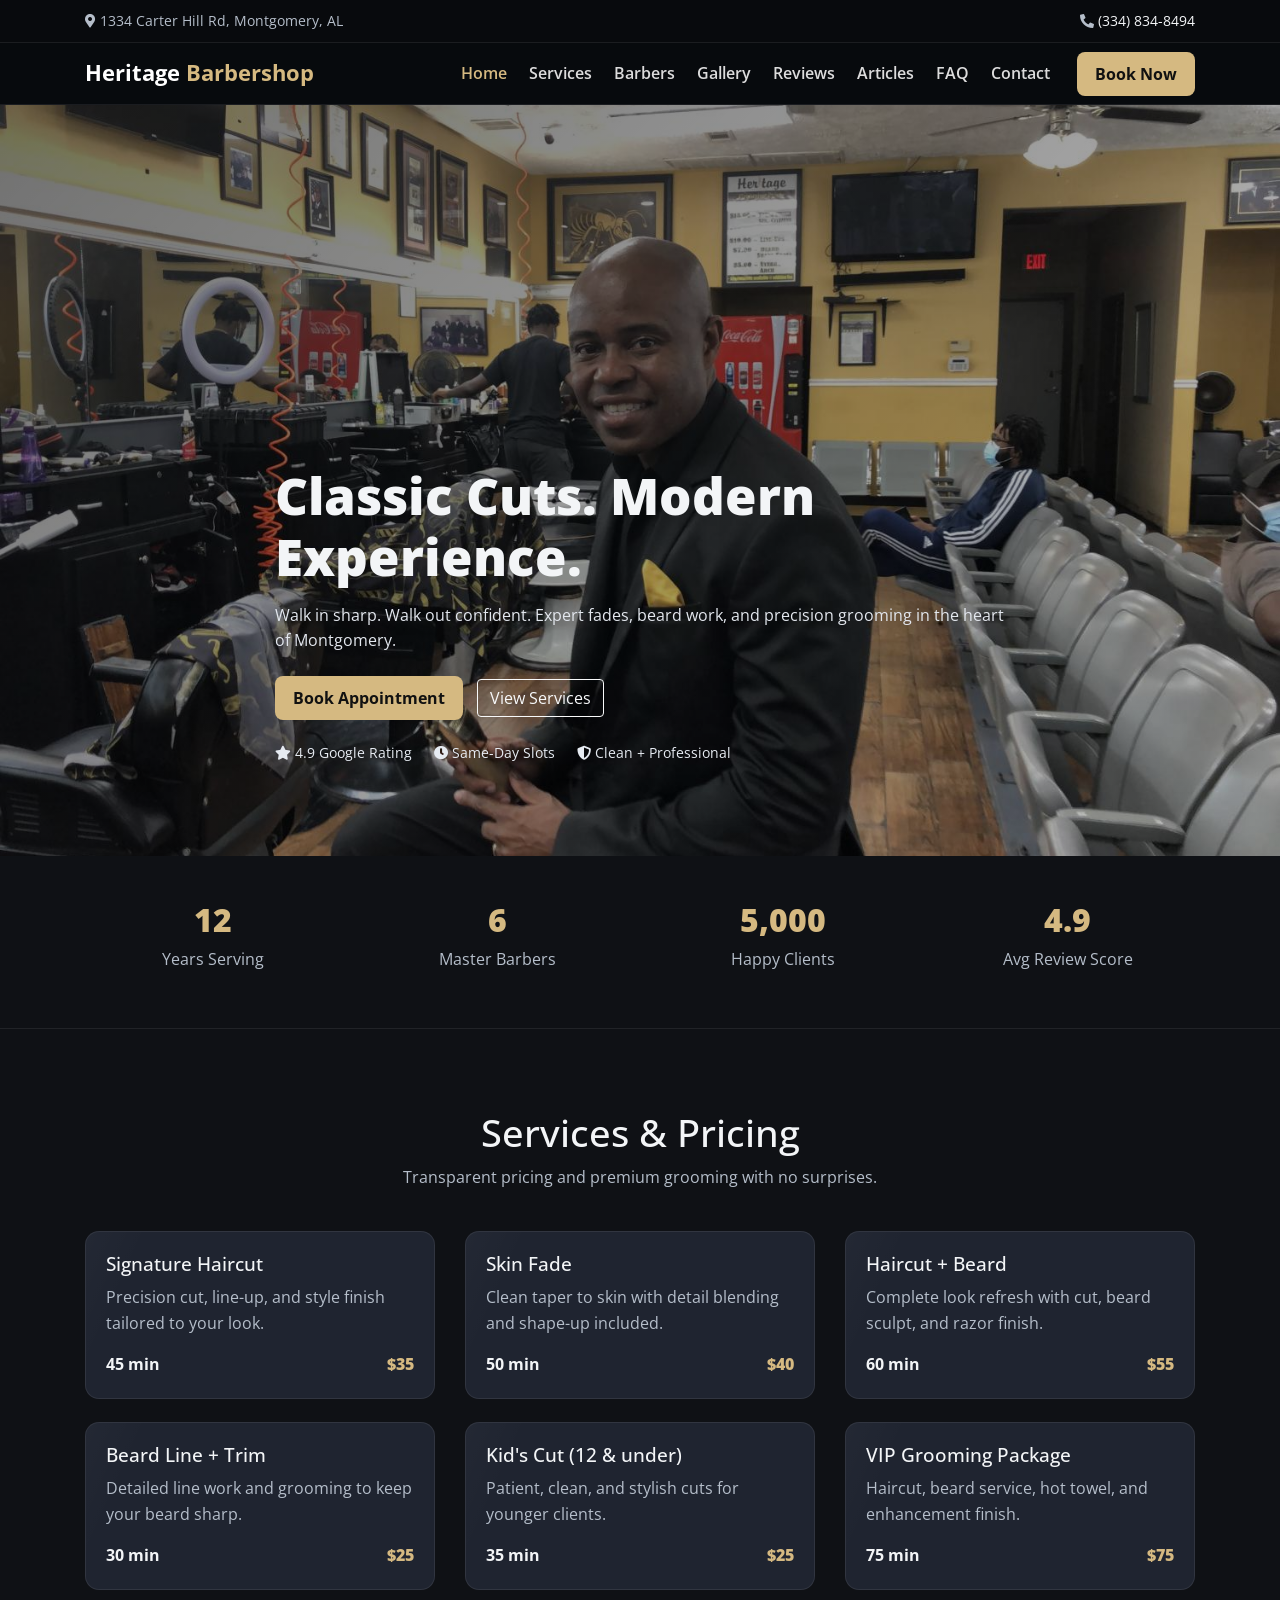
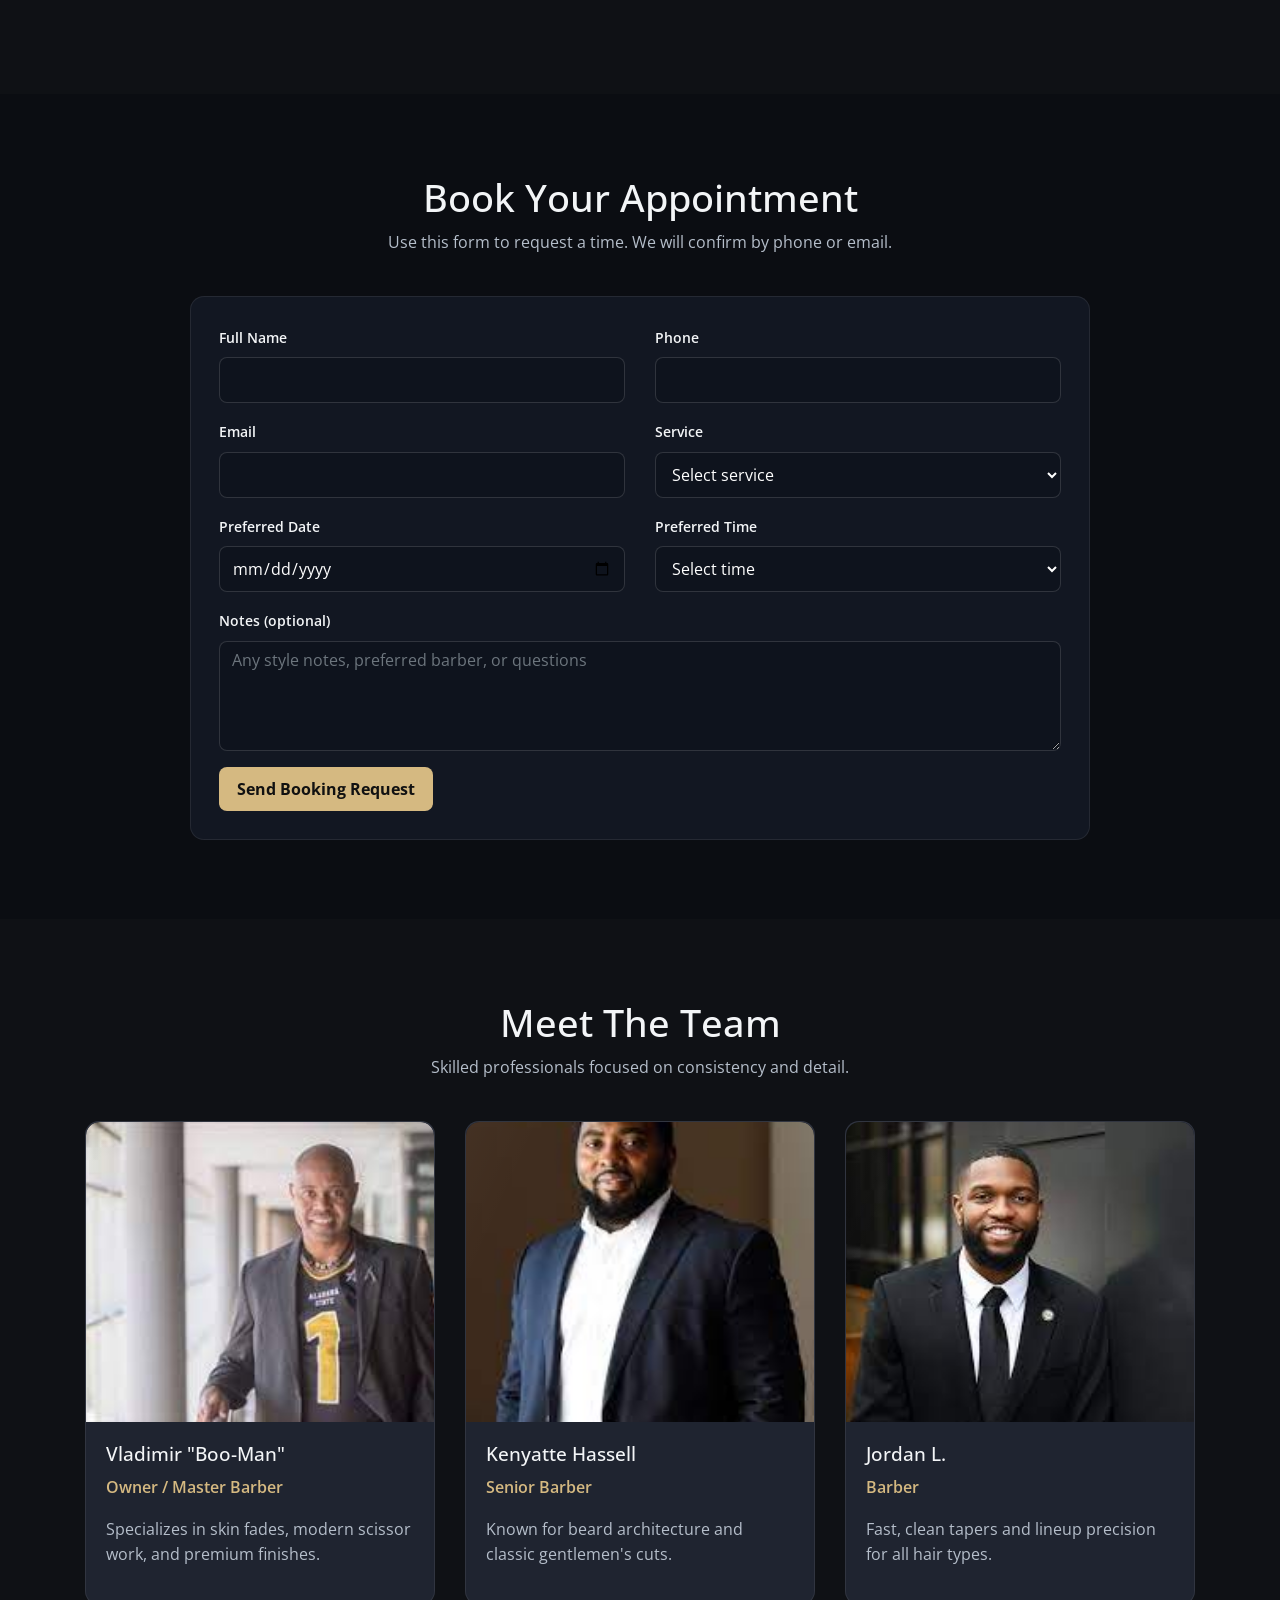
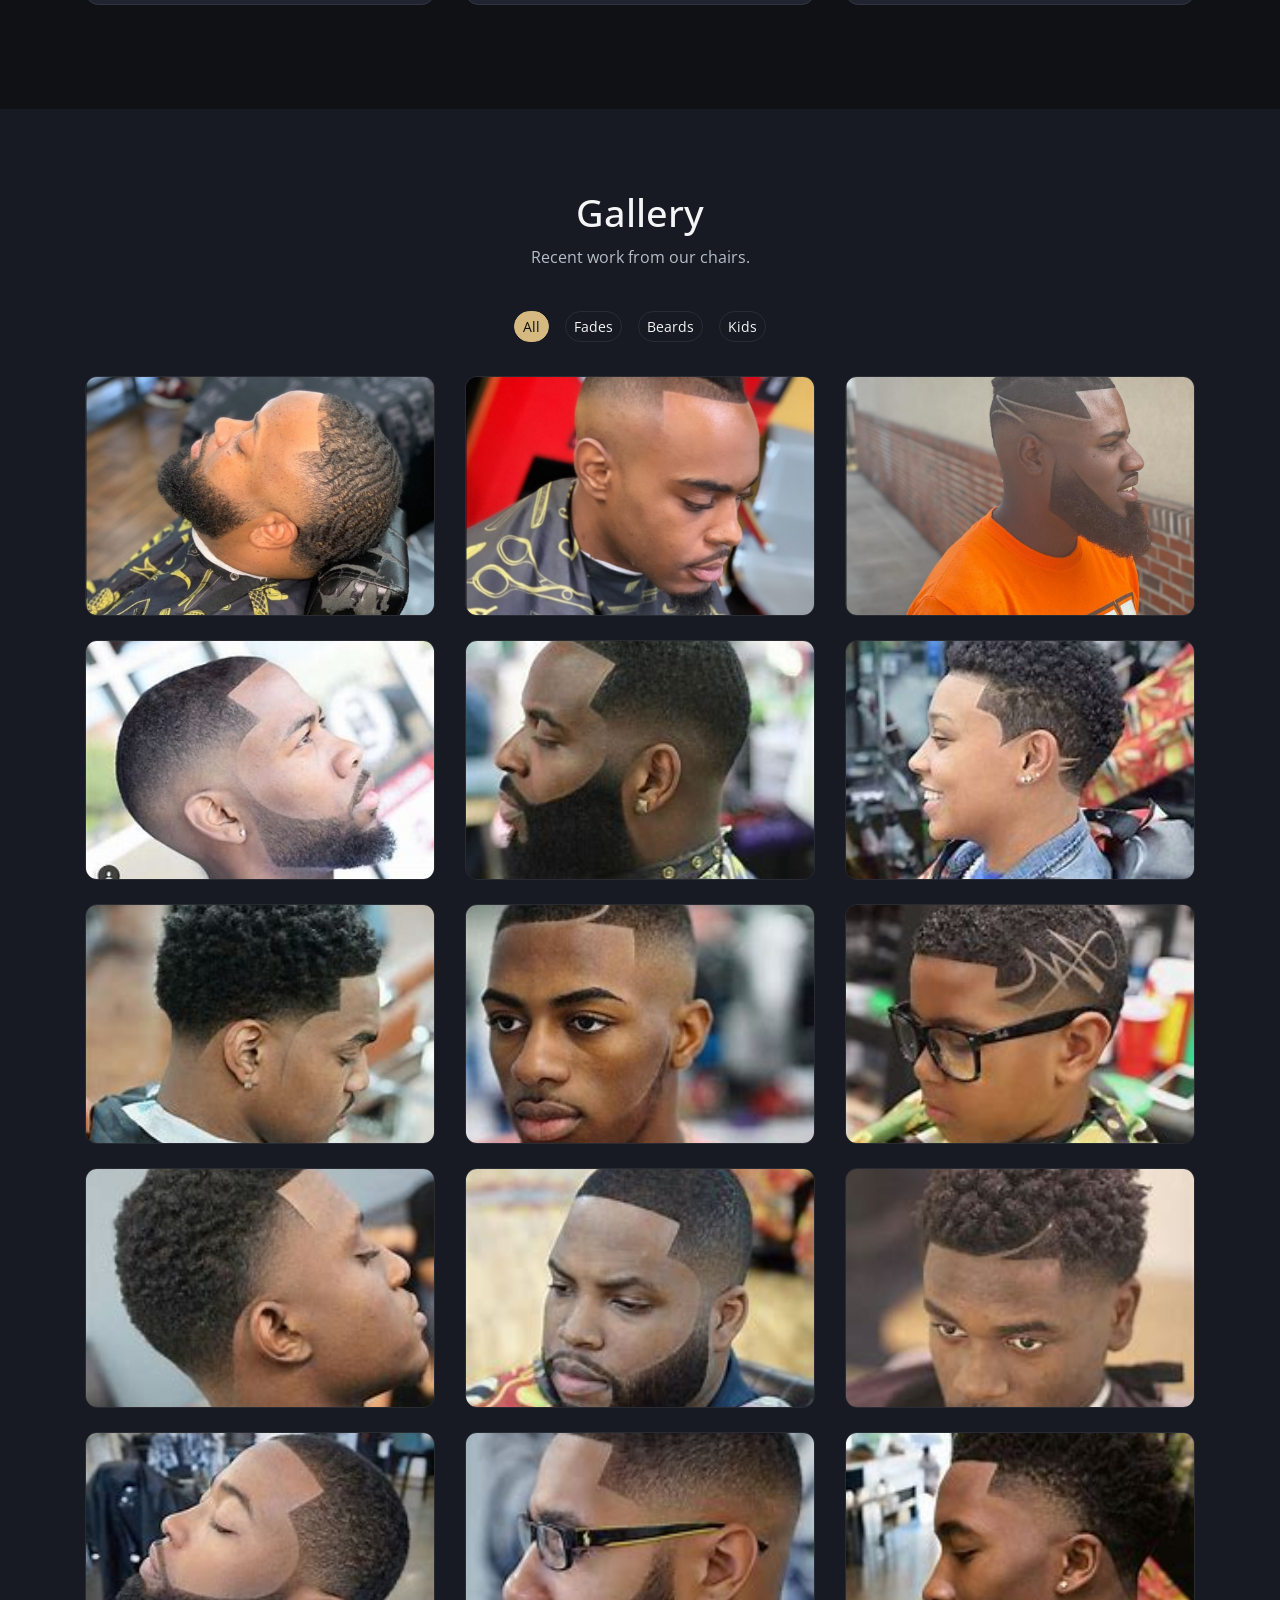
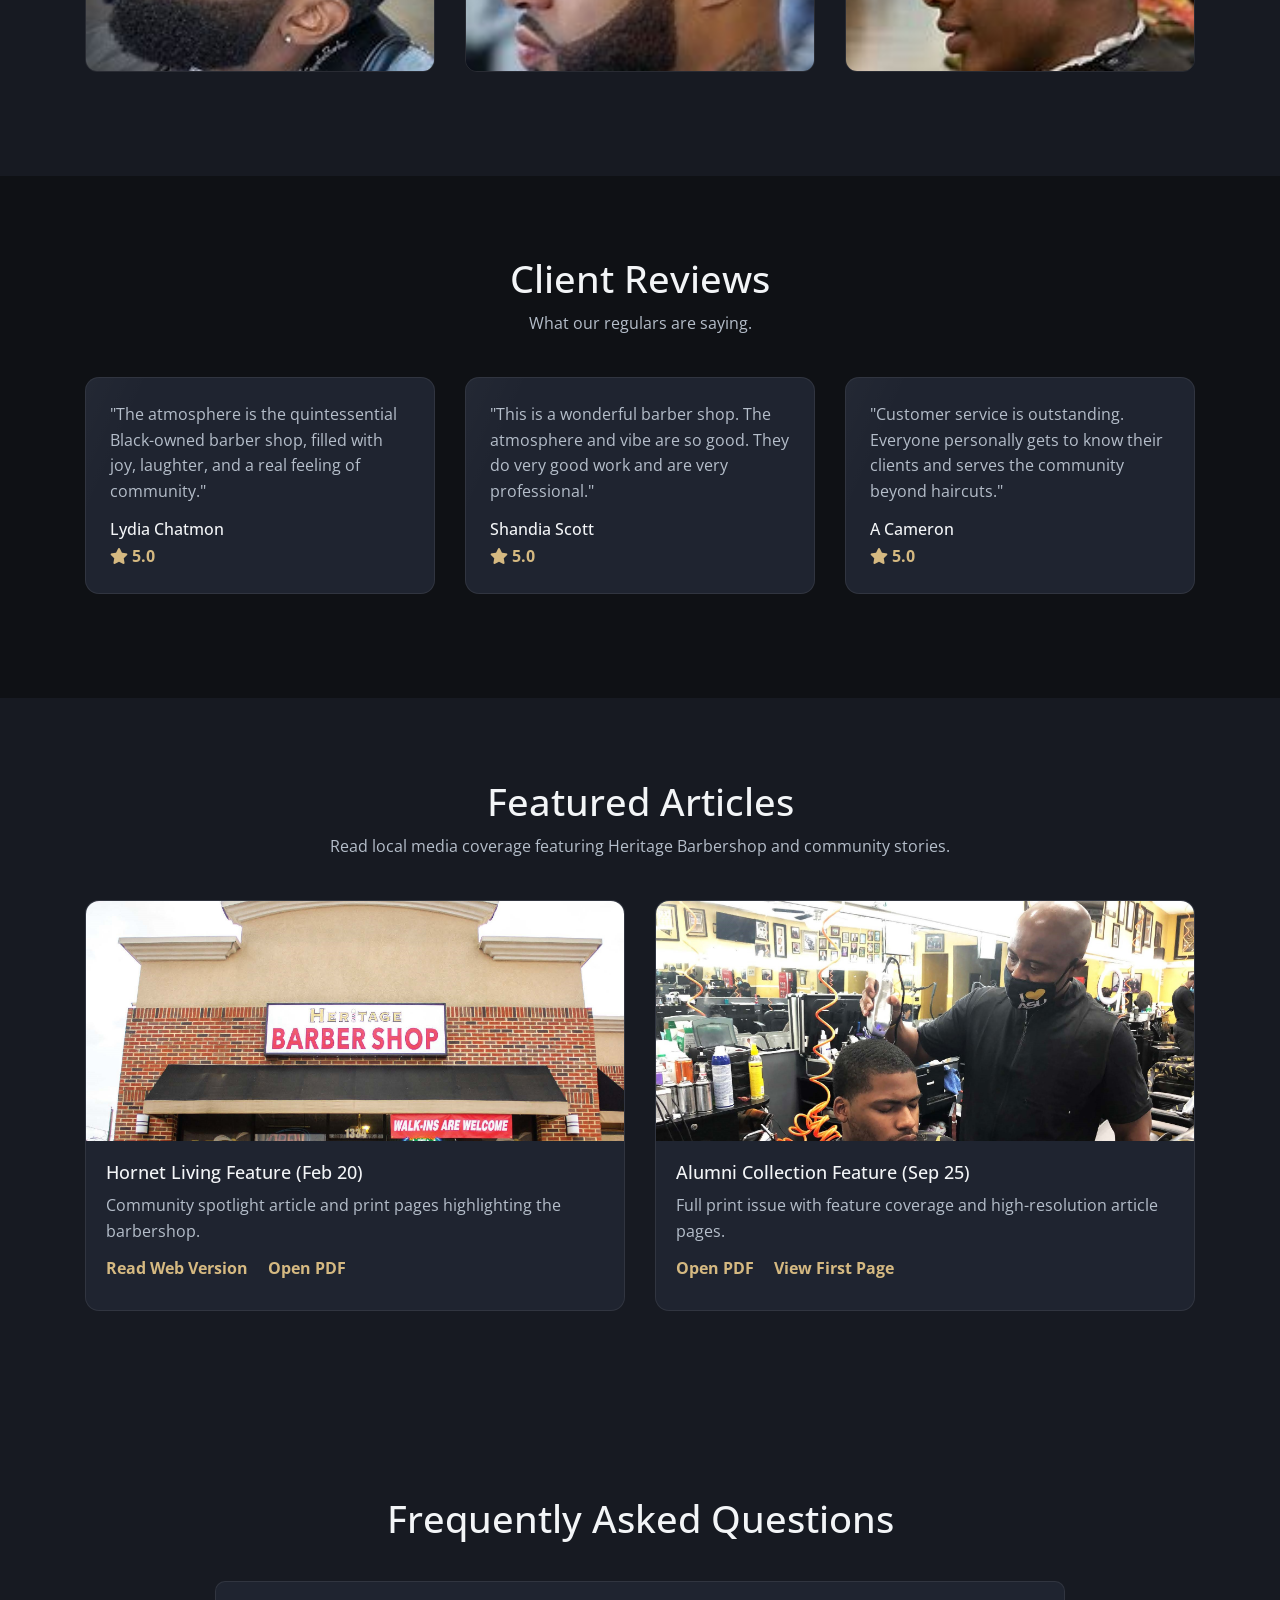
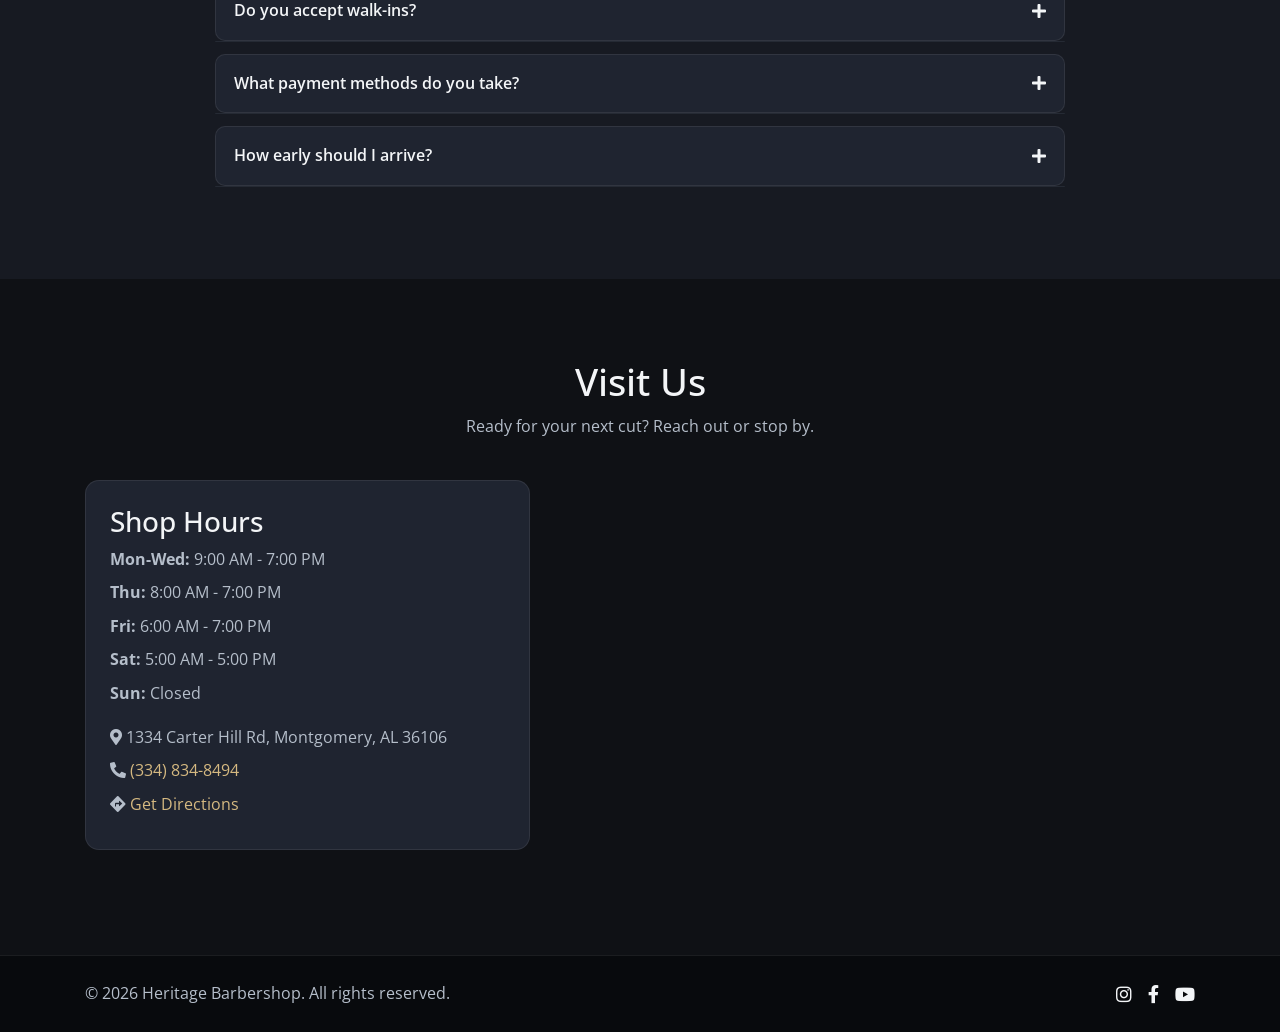
==== commit c05cc217: "Replace review cards with positive Google Maps customer testimonials Made-with: Cursor" ====
--- a/index.html
+++ b/index.html
@@ -294,23 +294,23 @@
                 <div class="row">
                     <div class="col-md-4 mb-4">
                         <article class="review-card">
-                            <p>"Best cut in Montgomery. They listen and execute every time."</p>
-                            <h4>James R.</h4>
+                            <p>"The atmosphere is the quintessential Black-owned barber shop, filled with joy, laughter, and a real feeling of community."</p>
+                            <h4>Lydia Chatmon</h4>
                             <span><i class="fa fa-star"></i> 5.0</span>
                         </article>
                     </div>
                     <div class="col-md-4 mb-4">
                         <article class="review-card">
-                            <p>"Shop is clean, team is professional, and the beard lineup is always perfect."</p>
-                            <h4>Anthony C.</h4>
+                            <p>"This is a wonderful barber shop. The atmosphere and vibe are so good. They do very good work and are very professional."</p>
+                            <h4>Shandia Scott</h4>
                             <span><i class="fa fa-star"></i> 5.0</span>
                         </article>
                     </div>
                     <div class="col-md-4 mb-4">
                         <article class="review-card">
-                            <p>"Booked online and got in same day. Great with my son too."</p>
-                            <h4>Terrence M.</h4>
-                            <span><i class="fa fa-star"></i> 4.8</span>
+                            <p>"Customer service is outstanding. Everyone personally gets to know their clients and serves the community beyond haircuts."</p>
+                            <h4>A Cameron</h4>
+                            <span><i class="fa fa-star"></i> 5.0</span>
                         </article>
                     </div>
                 </div>
--- a/css/style.css
+++ b/css/style.css
@@ -112,7 +112,7 @@
     z-index: 2;
     padding: 90px 15px;
     max-width: 760px;
-    margin-top: 120px;
+    margin-top: 270px;
 }
 
 .hero h1 {
@@ -569,7 +569,7 @@
     .hero-content {
         padding-top: 70px;
         padding-bottom: 70px;
-        margin-top: 70px;
+        margin-top: 210px;
     }
 
     .gallery-item img {
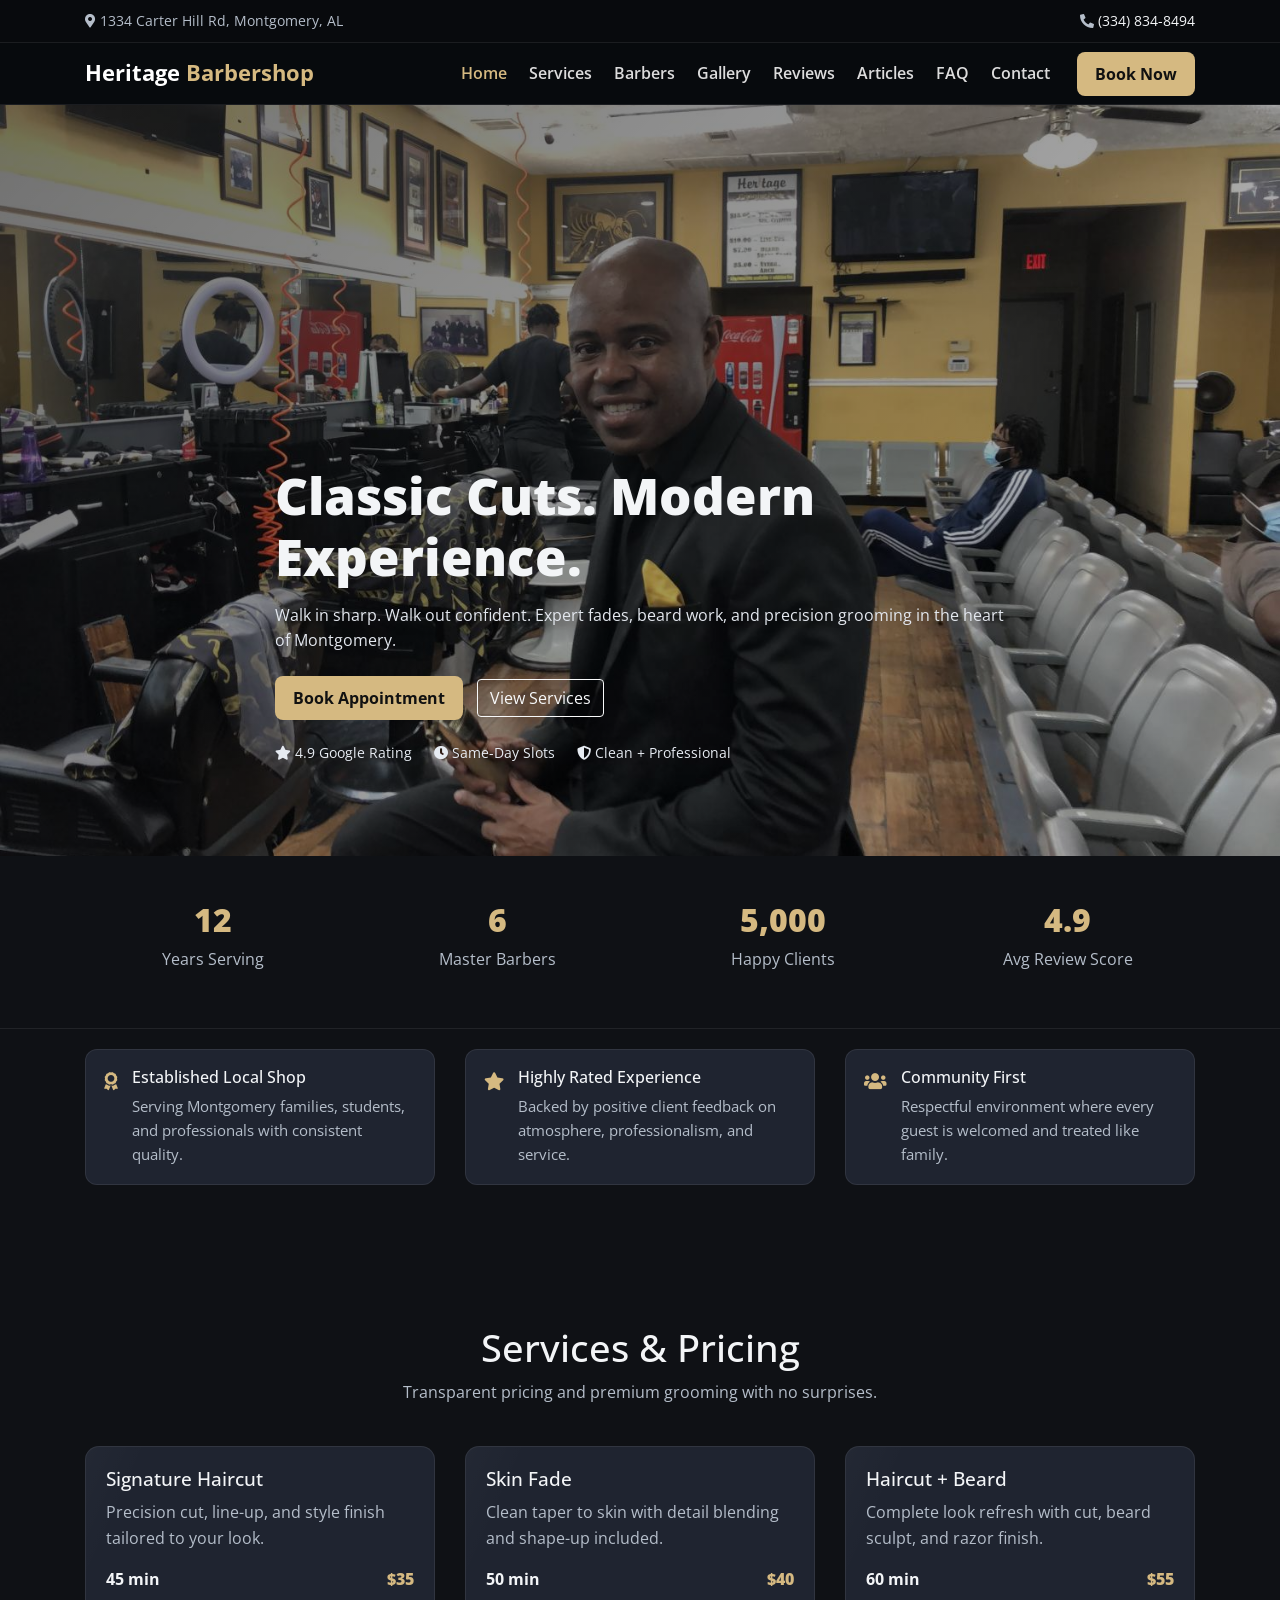
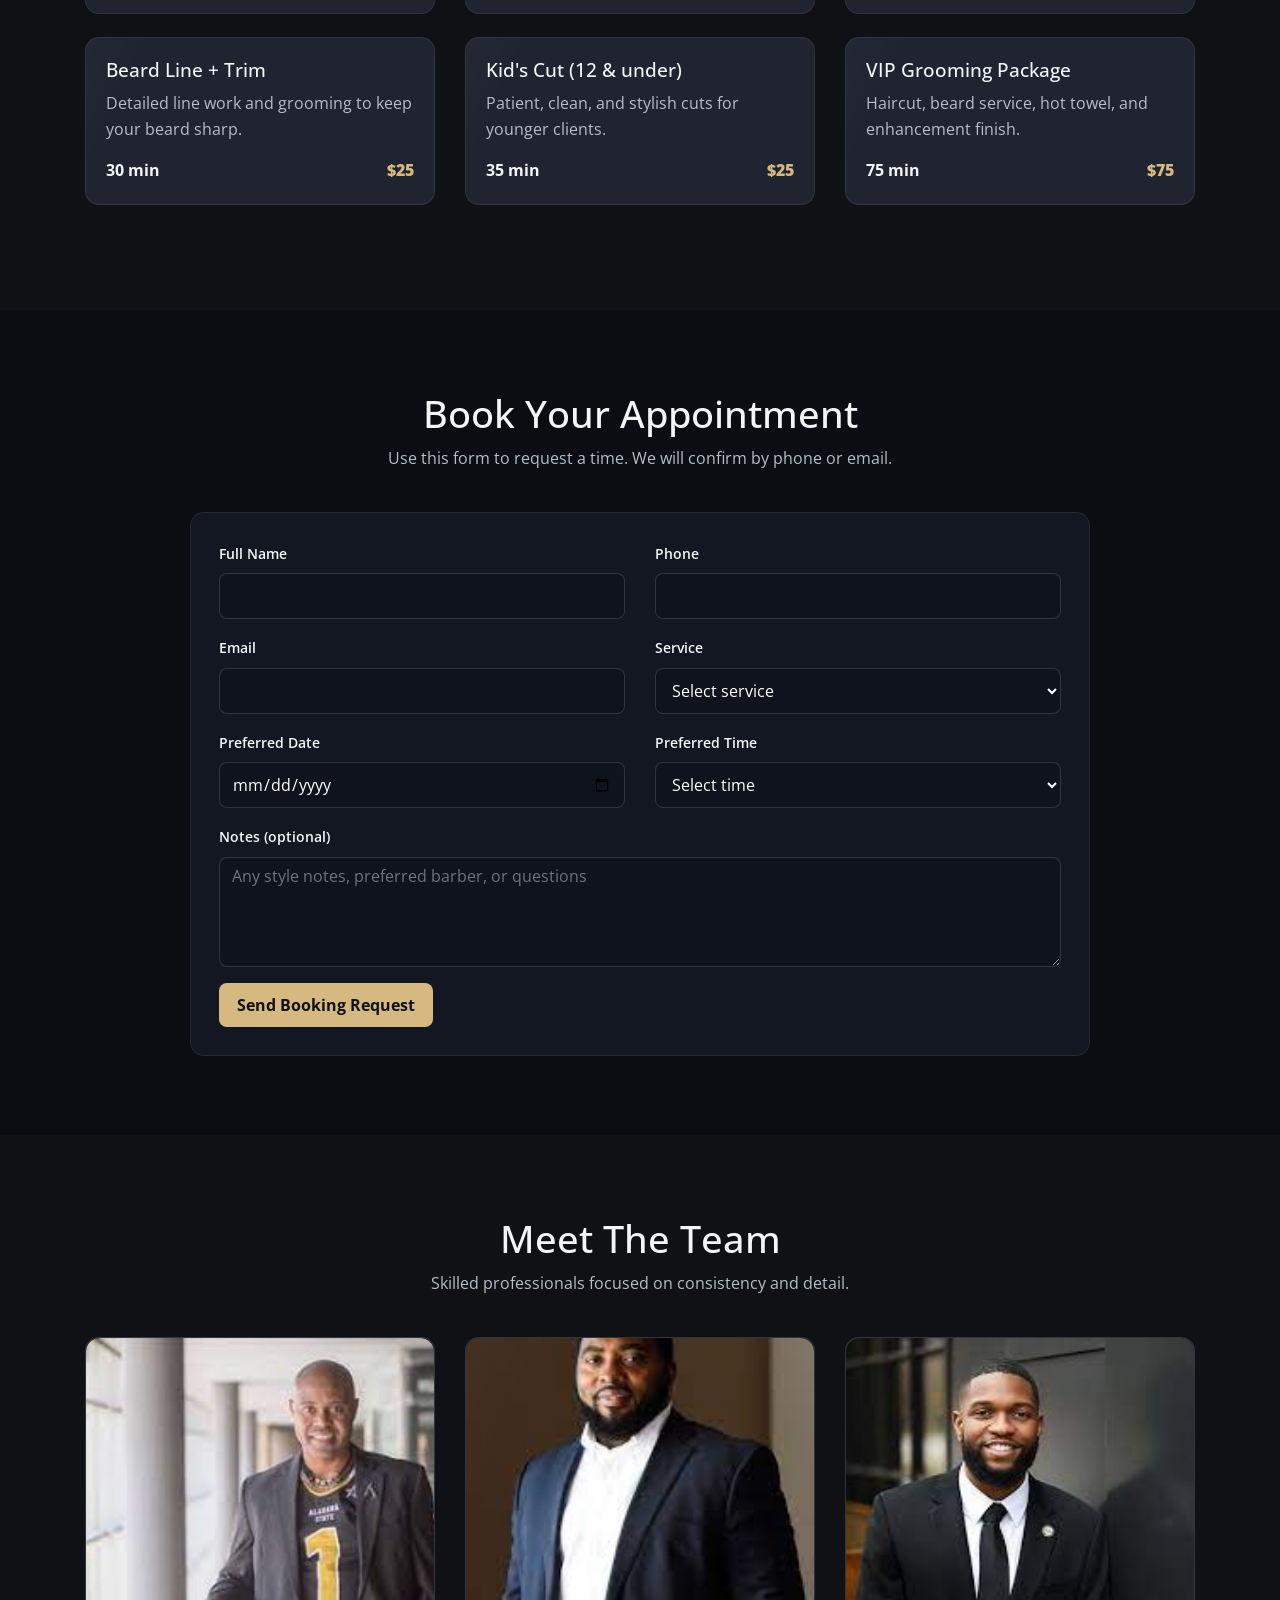
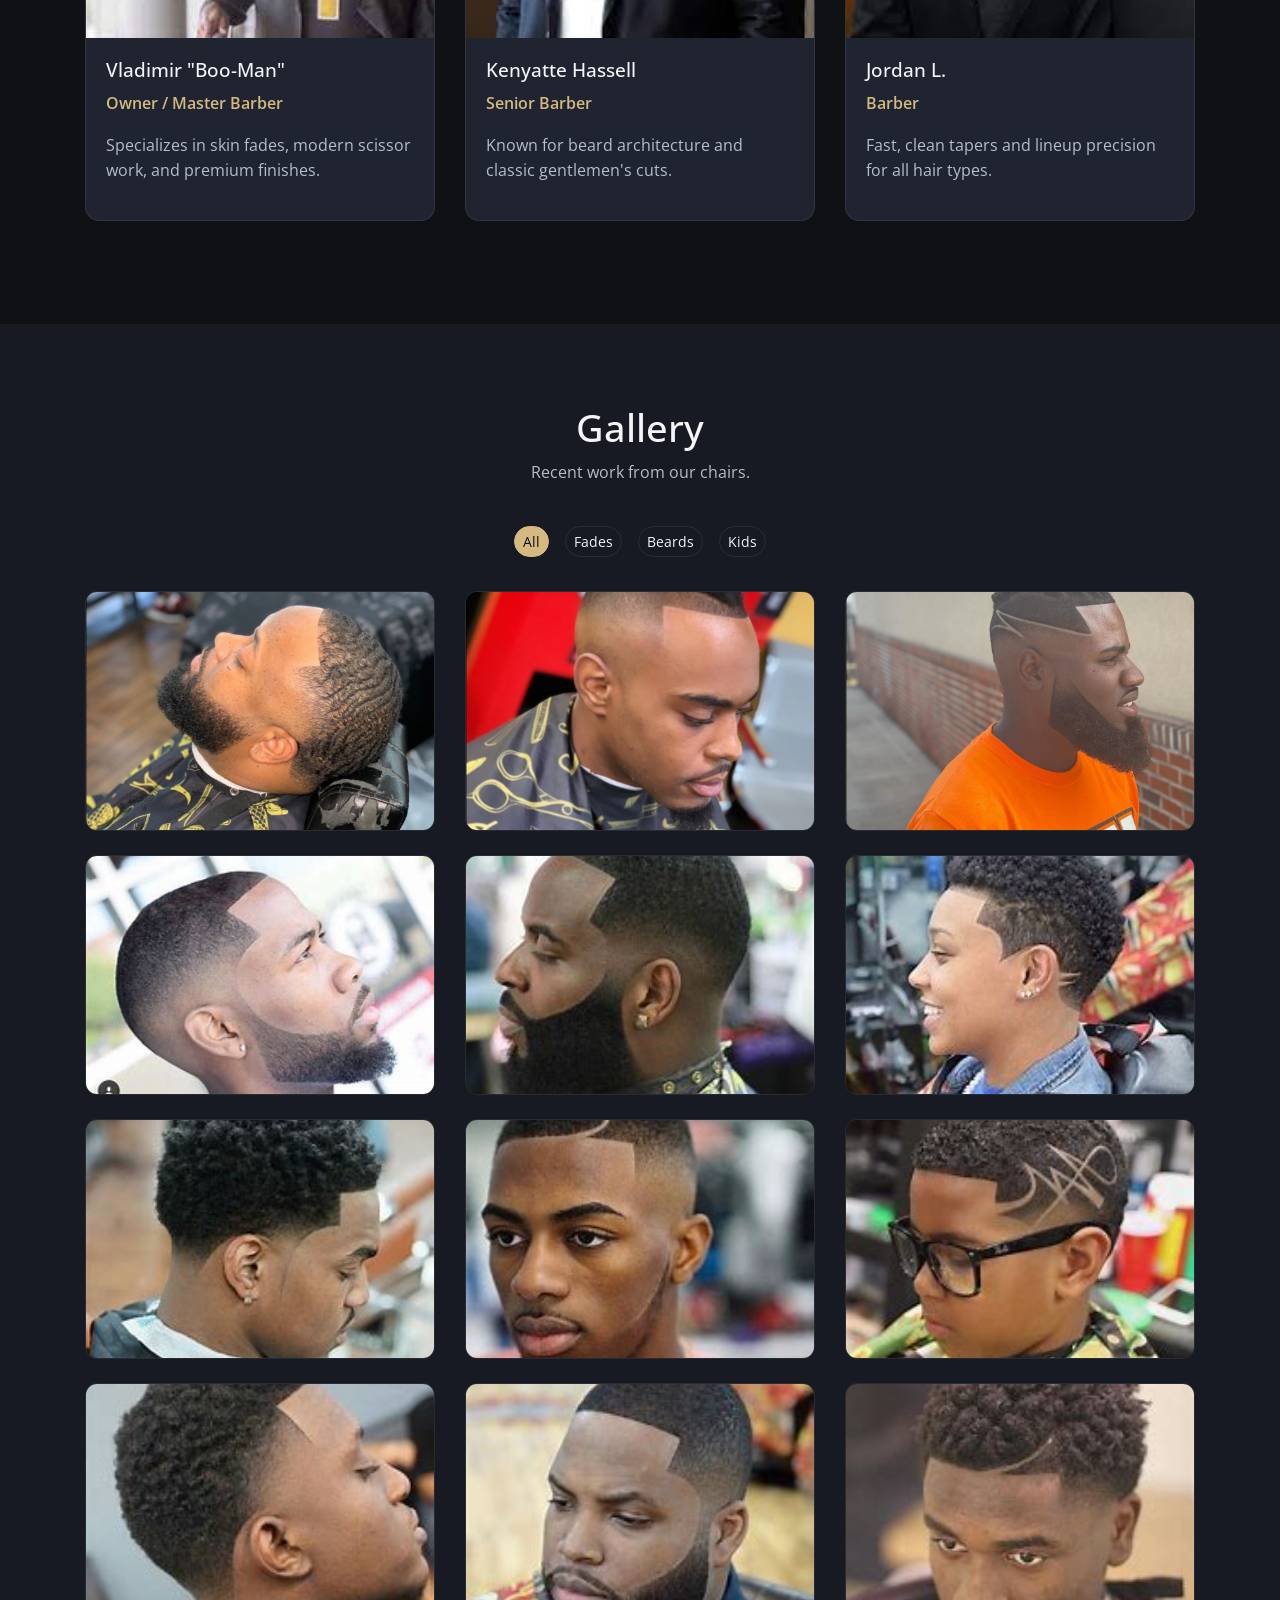
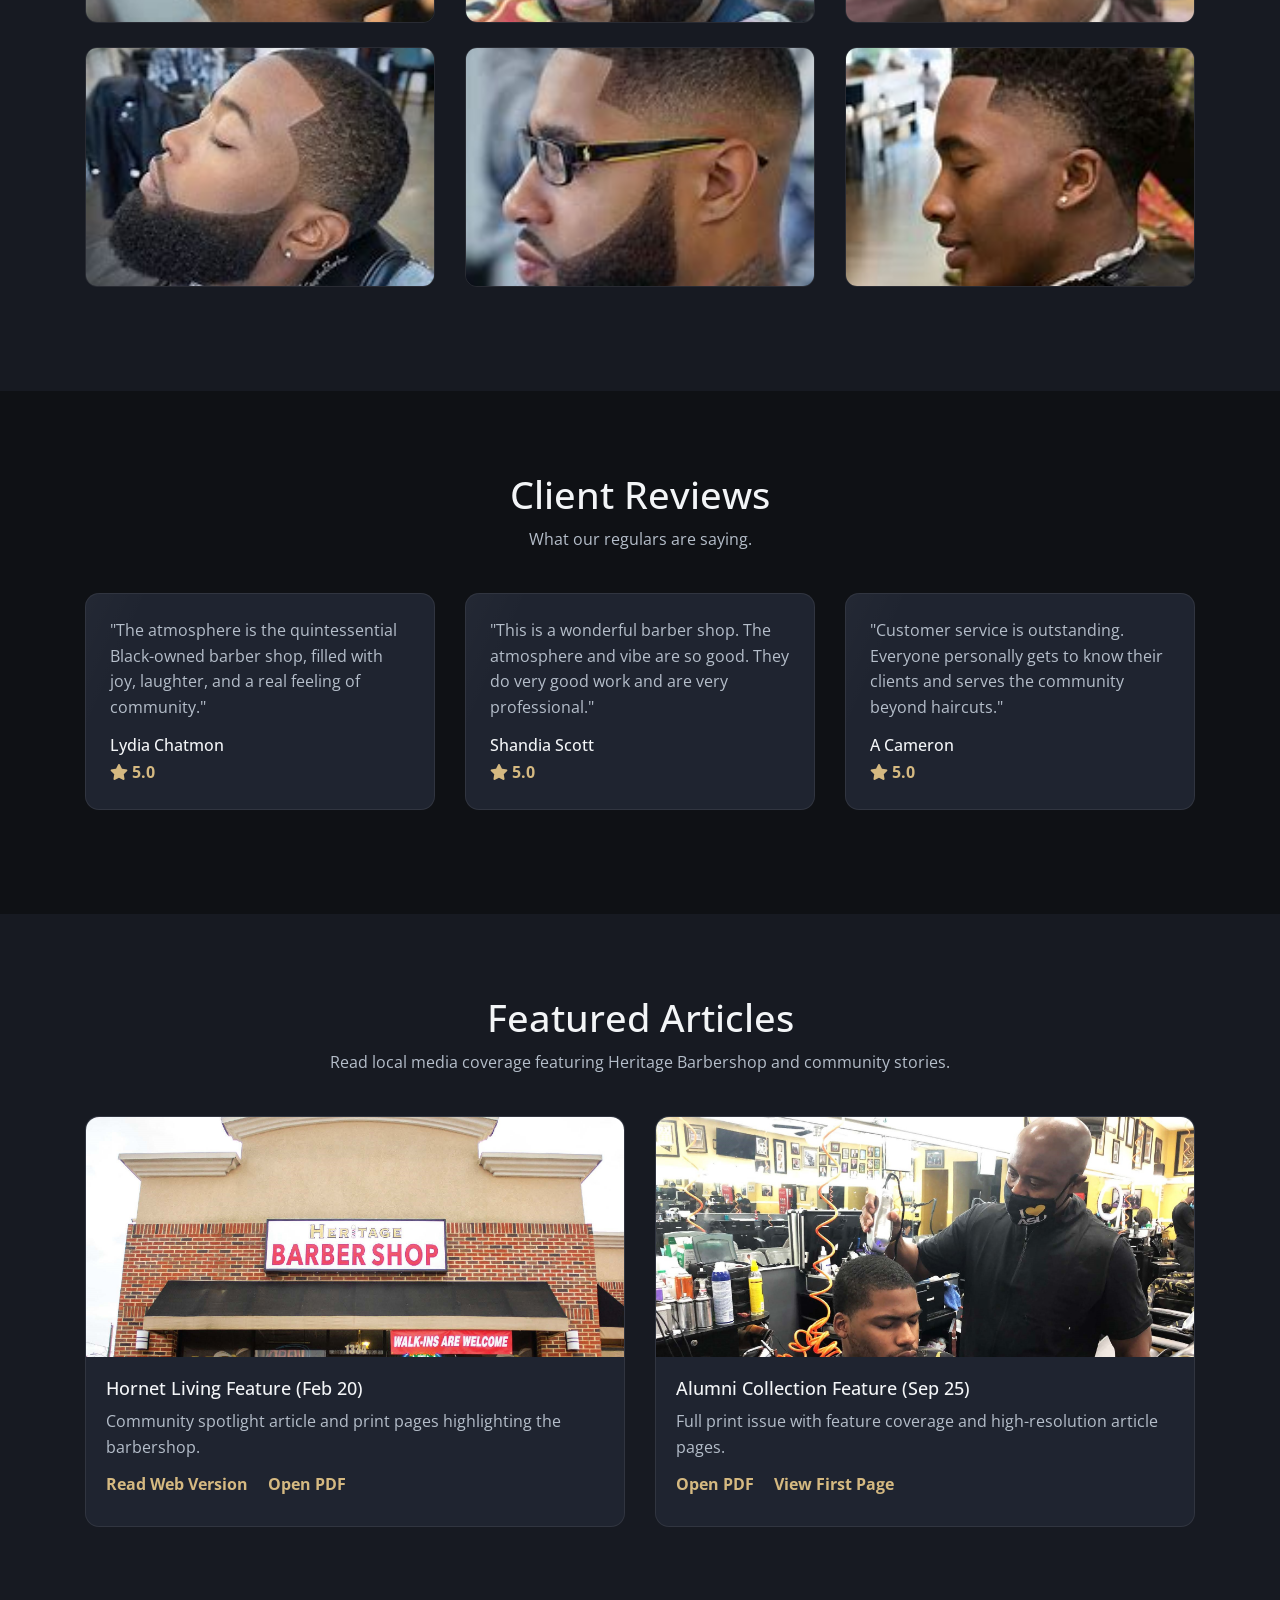
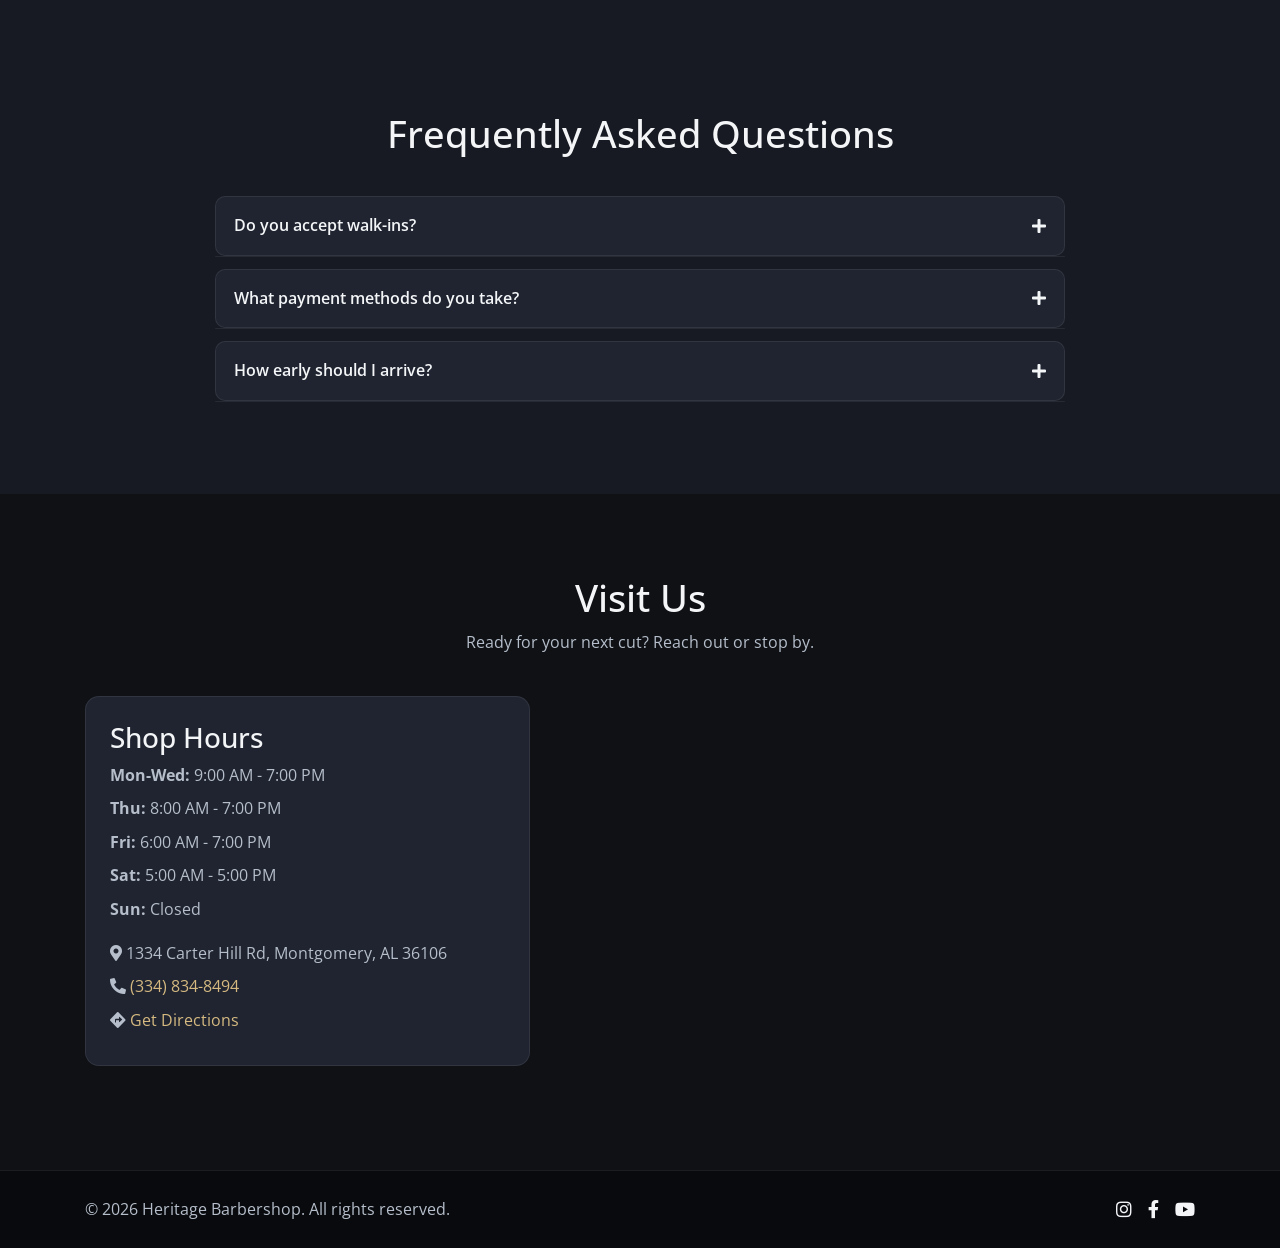
==== commit 0595c184: "Polish site professionalism with trust highlights, mobile booking CTA, and performance-friendly imag" ====
--- a/index.html
+++ b/index.html
@@ -91,6 +91,40 @@
             </div>
         </section>
 
+        <section class="section trust-strip">
+            <div class="container">
+                <div class="row">
+                    <div class="col-md-4 mb-3 mb-md-0">
+                        <div class="trust-item">
+                            <i class="fa fa-award"></i>
+                            <div>
+                                <h3>Established Local Shop</h3>
+                                <p>Serving Montgomery families, students, and professionals with consistent quality.</p>
+                            </div>
+                        </div>
+                    </div>
+                    <div class="col-md-4 mb-3 mb-md-0">
+                        <div class="trust-item">
+                            <i class="fa fa-star"></i>
+                            <div>
+                                <h3>Highly Rated Experience</h3>
+                                <p>Backed by positive client feedback on atmosphere, professionalism, and service.</p>
+                            </div>
+                        </div>
+                    </div>
+                    <div class="col-md-4">
+                        <div class="trust-item">
+                            <i class="fa fa-users"></i>
+                            <div>
+                                <h3>Community First</h3>
+                                <p>Respectful environment where every guest is welcomed and treated like family.</p>
+                            </div>
+                        </div>
+                    </div>
+                </div>
+            </div>
+        </section>
+
         <section class="section" id="services">
             <div class="container">
                 <div class="section-heading">
@@ -221,7 +255,7 @@
                 <div class="row">
                     <div class="col-md-4 mb-4">
                         <article class="card barber-card">
-                            <img src="booman-owner.png" class="card-img-top" alt="Owner master barber Vladimir Boo-Man">
+                            <img src="booman-owner.png" class="card-img-top" alt="Owner master barber Vladimir Boo-Man" loading="lazy" decoding="async">
                             <div class="card-body">
                                 <h3>Vladimir "Boo-Man"</h3>
                                 <p class="muted">Owner / Master Barber</p>
@@ -231,7 +265,7 @@
                     </div>
                     <div class="col-md-4 mb-4">
                         <article class="card barber-card">
-                            <img src="kenyatte-senior.png" class="card-img-top barber-img-kenyatte" alt="Senior barber Kenyatte Hassell">
+                            <img src="kenyatte-senior.png" class="card-img-top barber-img-kenyatte" alt="Senior barber Kenyatte Hassell" loading="lazy" decoding="async">
                             <div class="card-body">
                                 <h3>Kenyatte Hassell</h3>
                                 <p class="muted">Senior Barber</p>
@@ -241,7 +275,7 @@
                     </div>
                     <div class="col-md-4 mb-4">
                         <article class="card barber-card">
-                            <img src="additional-barber.png" class="card-img-top" alt="Additional barber profile">
+                            <img src="additional-barber.png" class="card-img-top" alt="Additional barber profile" loading="lazy" decoding="async">
                             <div class="card-body">
                                 <h3>Jordan L.</h3>
                                 <p class="muted">Barber</p>
@@ -266,21 +300,21 @@
                     <button class="btn btn-sm btn-filter" data-filter="kids">Kids</button>
                 </div>
                 <div class="row gallery-grid">
-                    <div class="col-6 col-md-4 mb-4 gallery-item" data-category="fade"><img src="gallery-ig1.png" alt="Fade cut style"></div>
-                    <div class="col-6 col-md-4 mb-4 gallery-item" data-category="fade"><img src="gallery-ig2.png" alt="Sharp line-up fade"></div>
-                    <div class="col-6 col-md-4 mb-4 gallery-item" data-category="beard"><img src="gallery-ig3.png" alt="Beard and design cut"></div>
-                    <div class="col-6 col-md-4 mb-4 gallery-item" data-category="fade"><img src="gallery-price1.png" alt="Low fade cut"></div>
-                    <div class="col-6 col-md-4 mb-4 gallery-item" data-category="fade"><img src="gallery-price2.png" alt="Temple fade style"></div>
-                    <div class="col-6 col-md-4 mb-4 gallery-item" data-category="fade"><img src="gallery-price3.png" alt="Clean fade lineup"></div>
-                    <div class="col-6 col-md-4 mb-4 gallery-item" data-category="beard"><img src="gallery-price4.png" alt="Beard with design cut"></div>
-                    <div class="col-6 col-md-4 mb-4 gallery-item" data-category="beard"><img src="gallery-price5.png" alt="Beard fade and shape"></div>
-                    <div class="col-6 col-md-4 mb-4 gallery-item" data-category="fade"><img src="gallery-price6.png" alt="Drop fade style"></div>
-                    <div class="col-6 col-md-4 mb-4 gallery-item" data-category="fade"><img src="gallery-price7.png" alt="Modern fade haircut"></div>
-                    <div class="col-6 col-md-4 mb-4 gallery-item" data-category="fade"><img src="gallery-price8.png" alt="Precision blend fade"></div>
-                    <div class="col-6 col-md-4 mb-4 gallery-item" data-category="fade"><img src="gallery-price9.png" alt="Classic taper fade"></div>
-                    <div class="col-6 col-md-4 mb-4 gallery-item" data-category="beard"><img src="gallery-price10.png" alt="Texture top and beard"></div>
-                    <div class="col-6 col-md-4 mb-4 gallery-item" data-category="beard"><img src="gallery-price11.png" alt="Beard detail trim"></div>
-                    <div class="col-6 col-md-4 mb-4 gallery-item" data-category="fade"><img src="gallery-price12.png" alt="Sharp fade finish"></div>
+                    <div class="col-6 col-md-4 mb-4 gallery-item" data-category="fade"><img src="gallery-ig1.png" alt="Fade cut style" loading="lazy" decoding="async"></div>
+                    <div class="col-6 col-md-4 mb-4 gallery-item" data-category="fade"><img src="gallery-ig2.png" alt="Sharp line-up fade" loading="lazy" decoding="async"></div>
+                    <div class="col-6 col-md-4 mb-4 gallery-item" data-category="beard"><img src="gallery-ig3.png" alt="Beard and design cut" loading="lazy" decoding="async"></div>
+                    <div class="col-6 col-md-4 mb-4 gallery-item" data-category="fade"><img src="gallery-price1.png" alt="Low fade cut" loading="lazy" decoding="async"></div>
+                    <div class="col-6 col-md-4 mb-4 gallery-item" data-category="fade"><img src="gallery-price2.png" alt="Temple fade style" loading="lazy" decoding="async"></div>
+                    <div class="col-6 col-md-4 mb-4 gallery-item" data-category="fade"><img src="gallery-price3.png" alt="Clean fade lineup" loading="lazy" decoding="async"></div>
+                    <div class="col-6 col-md-4 mb-4 gallery-item" data-category="beard"><img src="gallery-price4.png" alt="Beard with design cut" loading="lazy" decoding="async"></div>
+                    <div class="col-6 col-md-4 mb-4 gallery-item" data-category="beard"><img src="gallery-price5.png" alt="Beard fade and shape" loading="lazy" decoding="async"></div>
+                    <div class="col-6 col-md-4 mb-4 gallery-item" data-category="fade"><img src="gallery-price6.png" alt="Drop fade style" loading="lazy" decoding="async"></div>
+                    <div class="col-6 col-md-4 mb-4 gallery-item" data-category="fade"><img src="gallery-price7.png" alt="Modern fade haircut" loading="lazy" decoding="async"></div>
+                    <div class="col-6 col-md-4 mb-4 gallery-item" data-category="fade"><img src="gallery-price8.png" alt="Precision blend fade" loading="lazy" decoding="async"></div>
+                    <div class="col-6 col-md-4 mb-4 gallery-item" data-category="fade"><img src="gallery-price9.png" alt="Classic taper fade" loading="lazy" decoding="async"></div>
+                    <div class="col-6 col-md-4 mb-4 gallery-item" data-category="beard"><img src="gallery-price10.png" alt="Texture top and beard" loading="lazy" decoding="async"></div>
+                    <div class="col-6 col-md-4 mb-4 gallery-item" data-category="beard"><img src="gallery-price11.png" alt="Beard detail trim" loading="lazy" decoding="async"></div>
+                    <div class="col-6 col-md-4 mb-4 gallery-item" data-category="fade"><img src="gallery-price12.png" alt="Sharp fade finish" loading="lazy" decoding="async"></div>
                 </div>
             </div>
         </section>
@@ -326,7 +360,7 @@
                 <div class="row">
                     <div class="col-md-6 mb-4">
                         <article class="article-card">
-                            <img src="HBShop%20img/Feb20Articles/HornetLivingCropped.jpg" alt="Hornet Living article feature">
+                            <img src="HBShop%20img/Feb20Articles/HornetLivingCropped.jpg" alt="Hornet Living article feature" loading="lazy" decoding="async">
                             <div class="article-body">
                                 <h3>Hornet Living Feature (Feb 20)</h3>
                                 <p>Community spotlight article and print pages highlighting the barbershop.</p>
@@ -339,7 +373,7 @@
                     </div>
                     <div class="col-md-6 mb-4">
                         <article class="article-card">
-                            <img src="HBShop%20img/Sep25Articles/AlumniCollectionCropped.jpg" alt="Alumni collection article feature">
+                            <img src="HBShop%20img/Sep25Articles/AlumniCollectionCropped.jpg" alt="Alumni collection article feature" loading="lazy" decoding="async">
                             <div class="article-body">
                                 <h3>Alumni Collection Feature (Sep 25)</h3>
                                 <p>Full print issue with feature coverage and high-resolution article pages.</p>
@@ -420,6 +454,7 @@
     </footer>
 
     <button class="back-to-top" aria-label="Back to top"><i class="fa fa-chevron-up"></i></button>
+    <a class="mobile-book-cta" href="#booking" aria-label="Book appointment now"><i class="fa fa-calendar-check"></i> Book Now</a>
 
     <script src="https://code.jquery.com/jquery-3.4.1.min.js"></script>
     <script src="https://stackpath.bootstrapcdn.com/bootstrap/4.4.1/js/bootstrap.bundle.min.js"></script>
--- a/css/style.css
+++ b/css/style.css
@@ -84,11 +84,14 @@
     font-weight: 700;
     border-radius: 8px;
     padding: 10px 18px;
+    transition: transform 0.2s ease, box-shadow 0.2s ease, background 0.2s ease;
 }
 
 .btn-gold:hover {
     background: var(--gold-dark);
     color: #fff;
+    transform: translateY(-2px);
+    box-shadow: 0 10px 20px rgba(0, 0, 0, 0.35);
 }
 
 .hero {
@@ -195,6 +198,39 @@
     padding-top: 45px;
     padding-bottom: 35px;
     border-bottom: 1px solid var(--border);
+}
+
+.trust-strip {
+    padding-top: 20px;
+    padding-bottom: 60px;
+}
+
+.trust-item {
+    height: 100%;
+    display: flex;
+    align-items: flex-start;
+    gap: 14px;
+    padding: 18px;
+    border: 1px solid var(--border);
+    border-radius: 12px;
+    background: var(--card);
+}
+
+.trust-item i {
+    margin-top: 4px;
+    font-size: 18px;
+    color: var(--gold);
+}
+
+.trust-item h3 {
+    font-size: 1.02rem;
+    margin-bottom: 6px;
+}
+
+.trust-item p {
+    color: var(--muted);
+    margin: 0;
+    font-size: 0.94rem;
 }
 
 .stat-item h3 {
@@ -551,6 +587,10 @@
     color: #fff;
 }
 
+.mobile-book-cta {
+    display: none;
+}
+
 @media (max-width: 991px) {
     .main-nav {
         position: static;
@@ -578,6 +618,34 @@
 
     .booking-form {
         padding: 20px;
+    }
+
+    .mobile-book-cta {
+        position: fixed;
+        left: 14px;
+        right: 14px;
+        bottom: 14px;
+        z-index: 1095;
+        display: inline-flex;
+        justify-content: center;
+        align-items: center;
+        gap: 8px;
+        padding: 12px 16px;
+        border-radius: 999px;
+        background: var(--gold);
+        color: #111;
+        font-weight: 800;
+        border: 1px solid rgba(0, 0, 0, 0.08);
+        box-shadow: 0 14px 26px rgba(0, 0, 0, 0.4);
+    }
+
+    .mobile-book-cta:hover {
+        color: #111;
+        background: var(--gold-dark);
+    }
+
+    .back-to-top {
+        bottom: 74px;
     }
 }
 
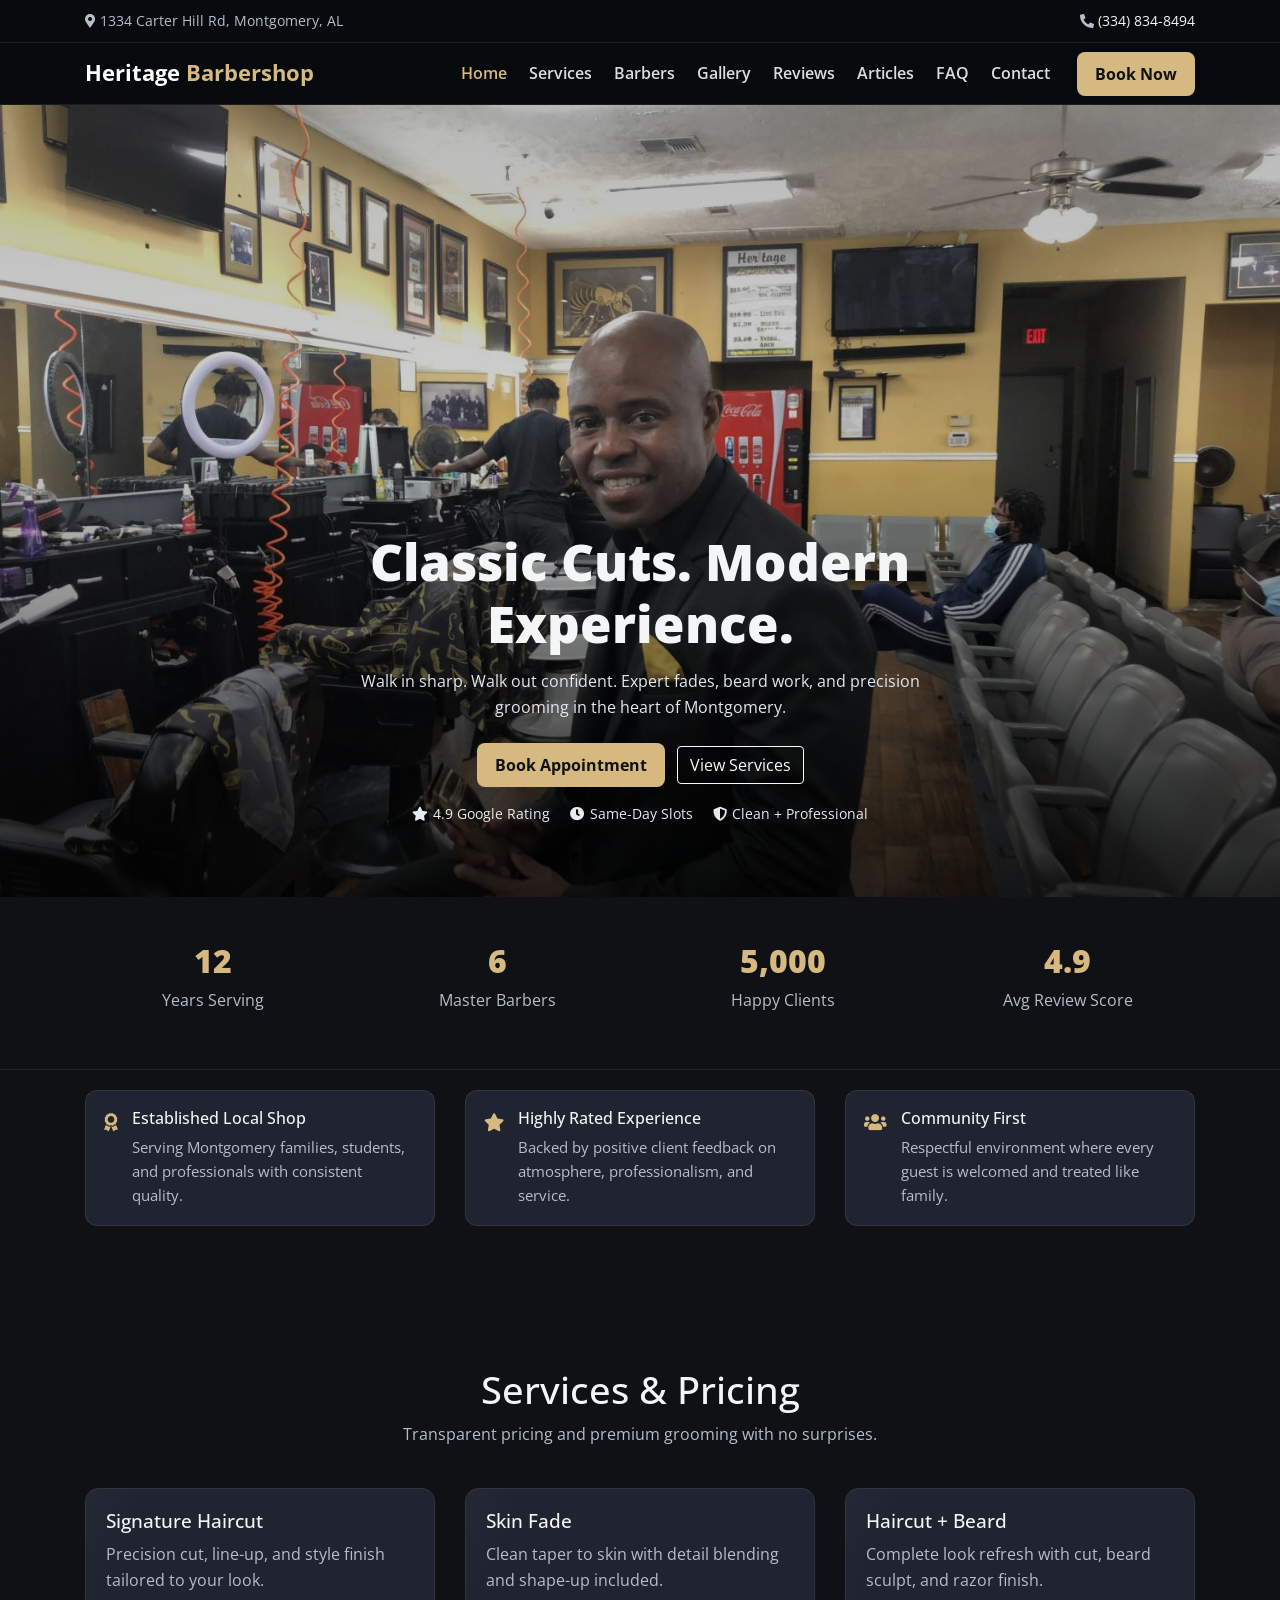
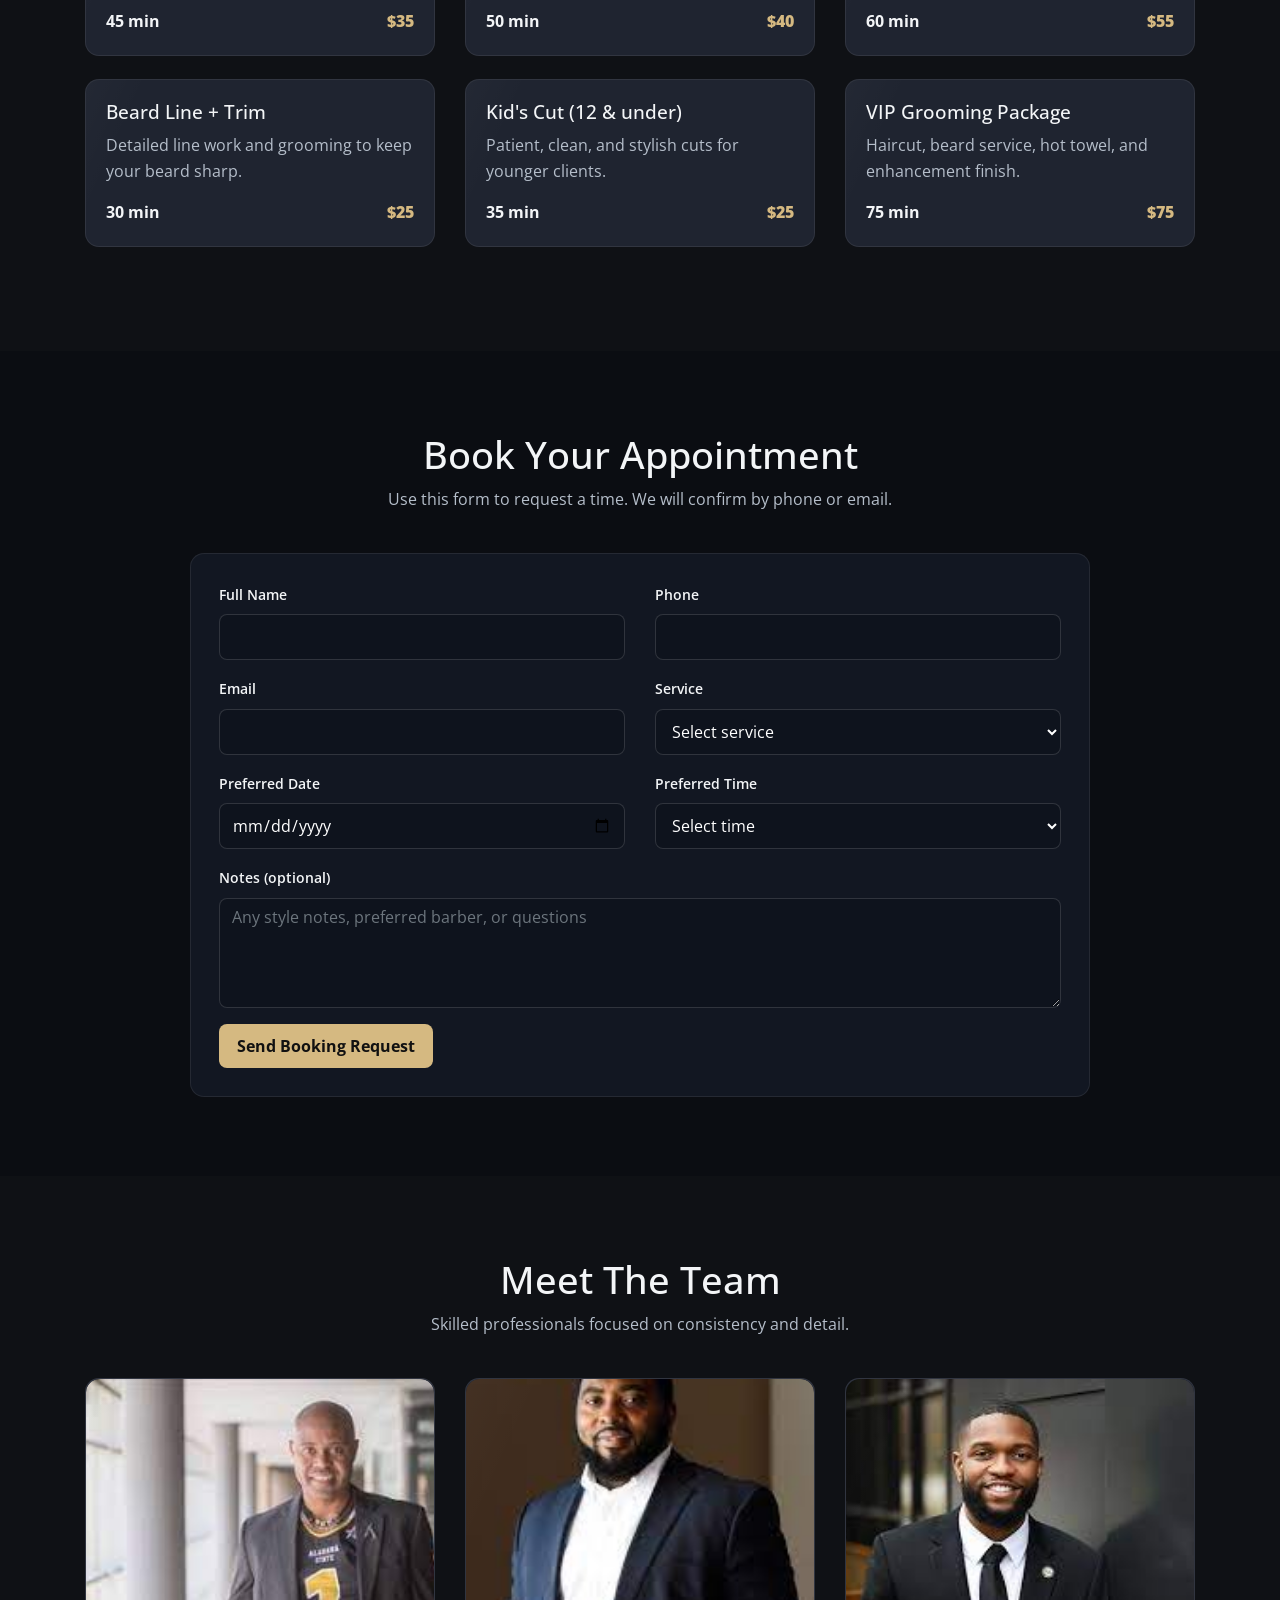
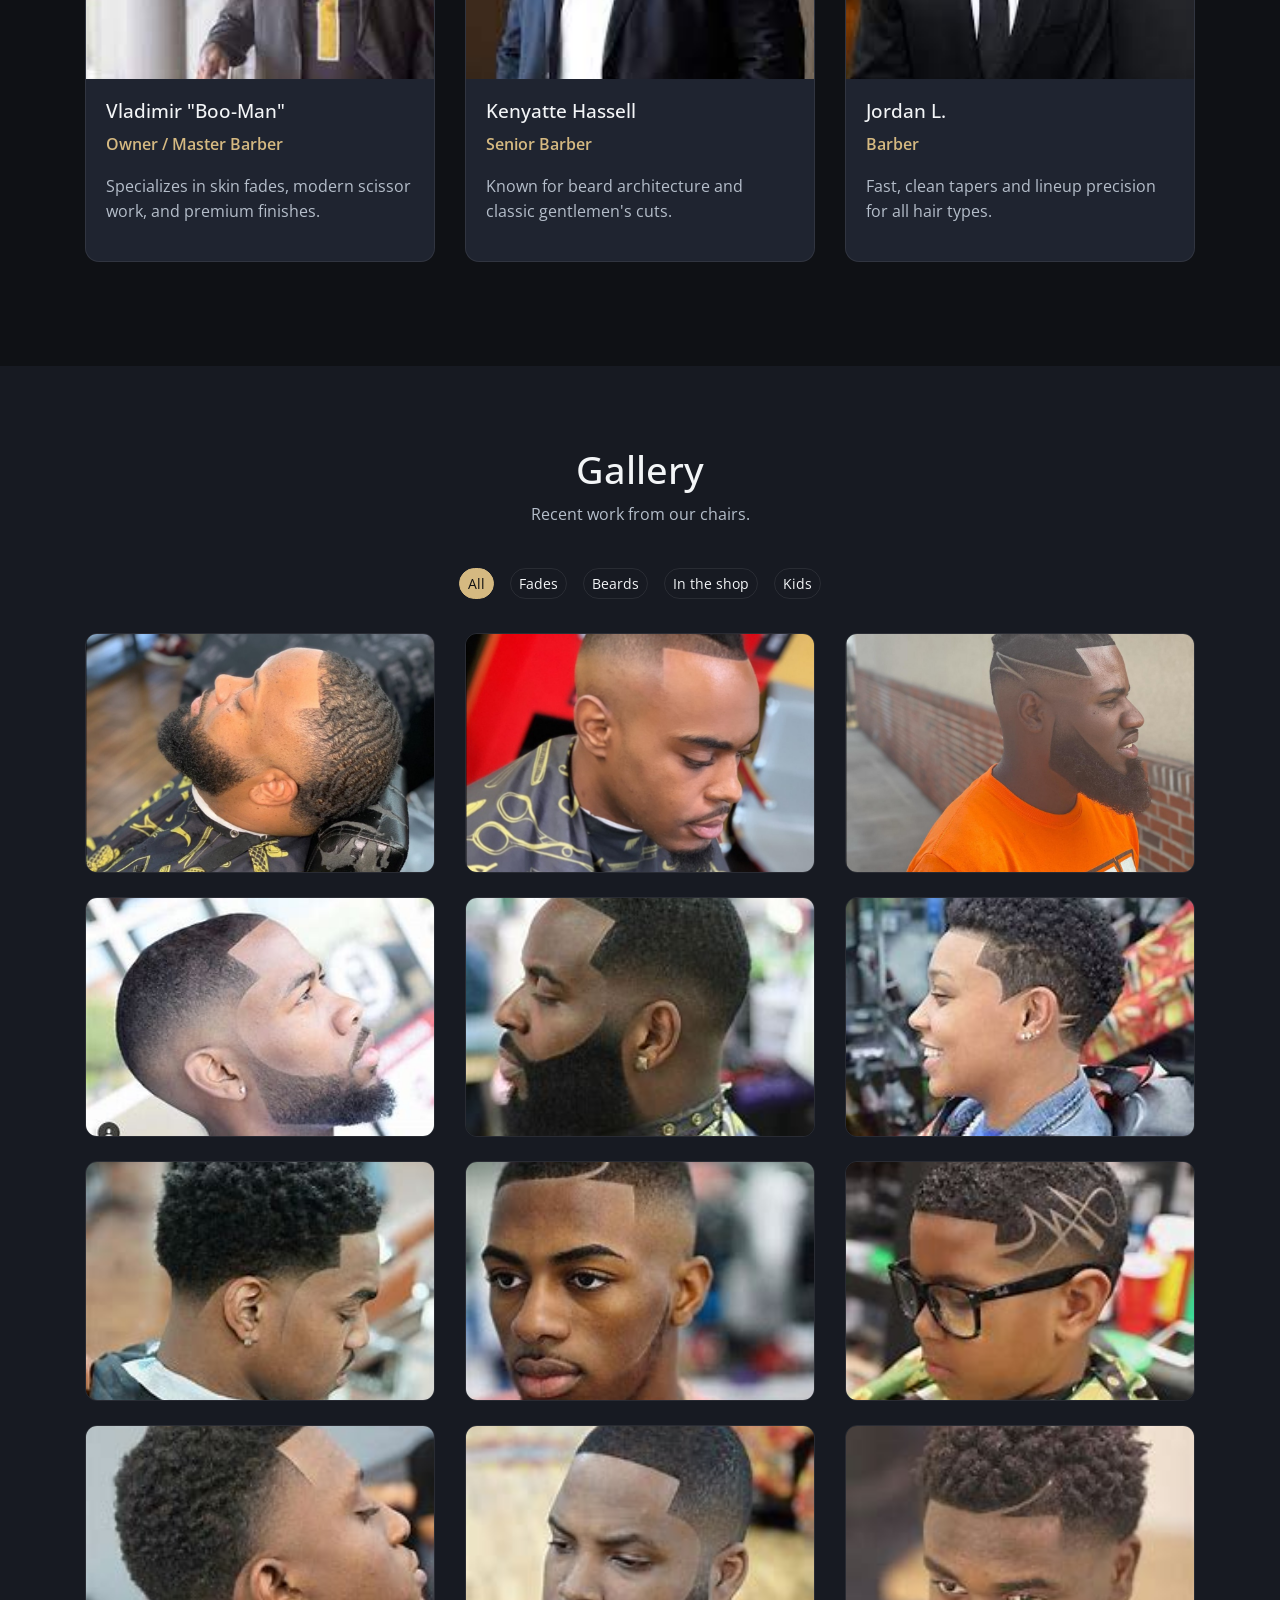
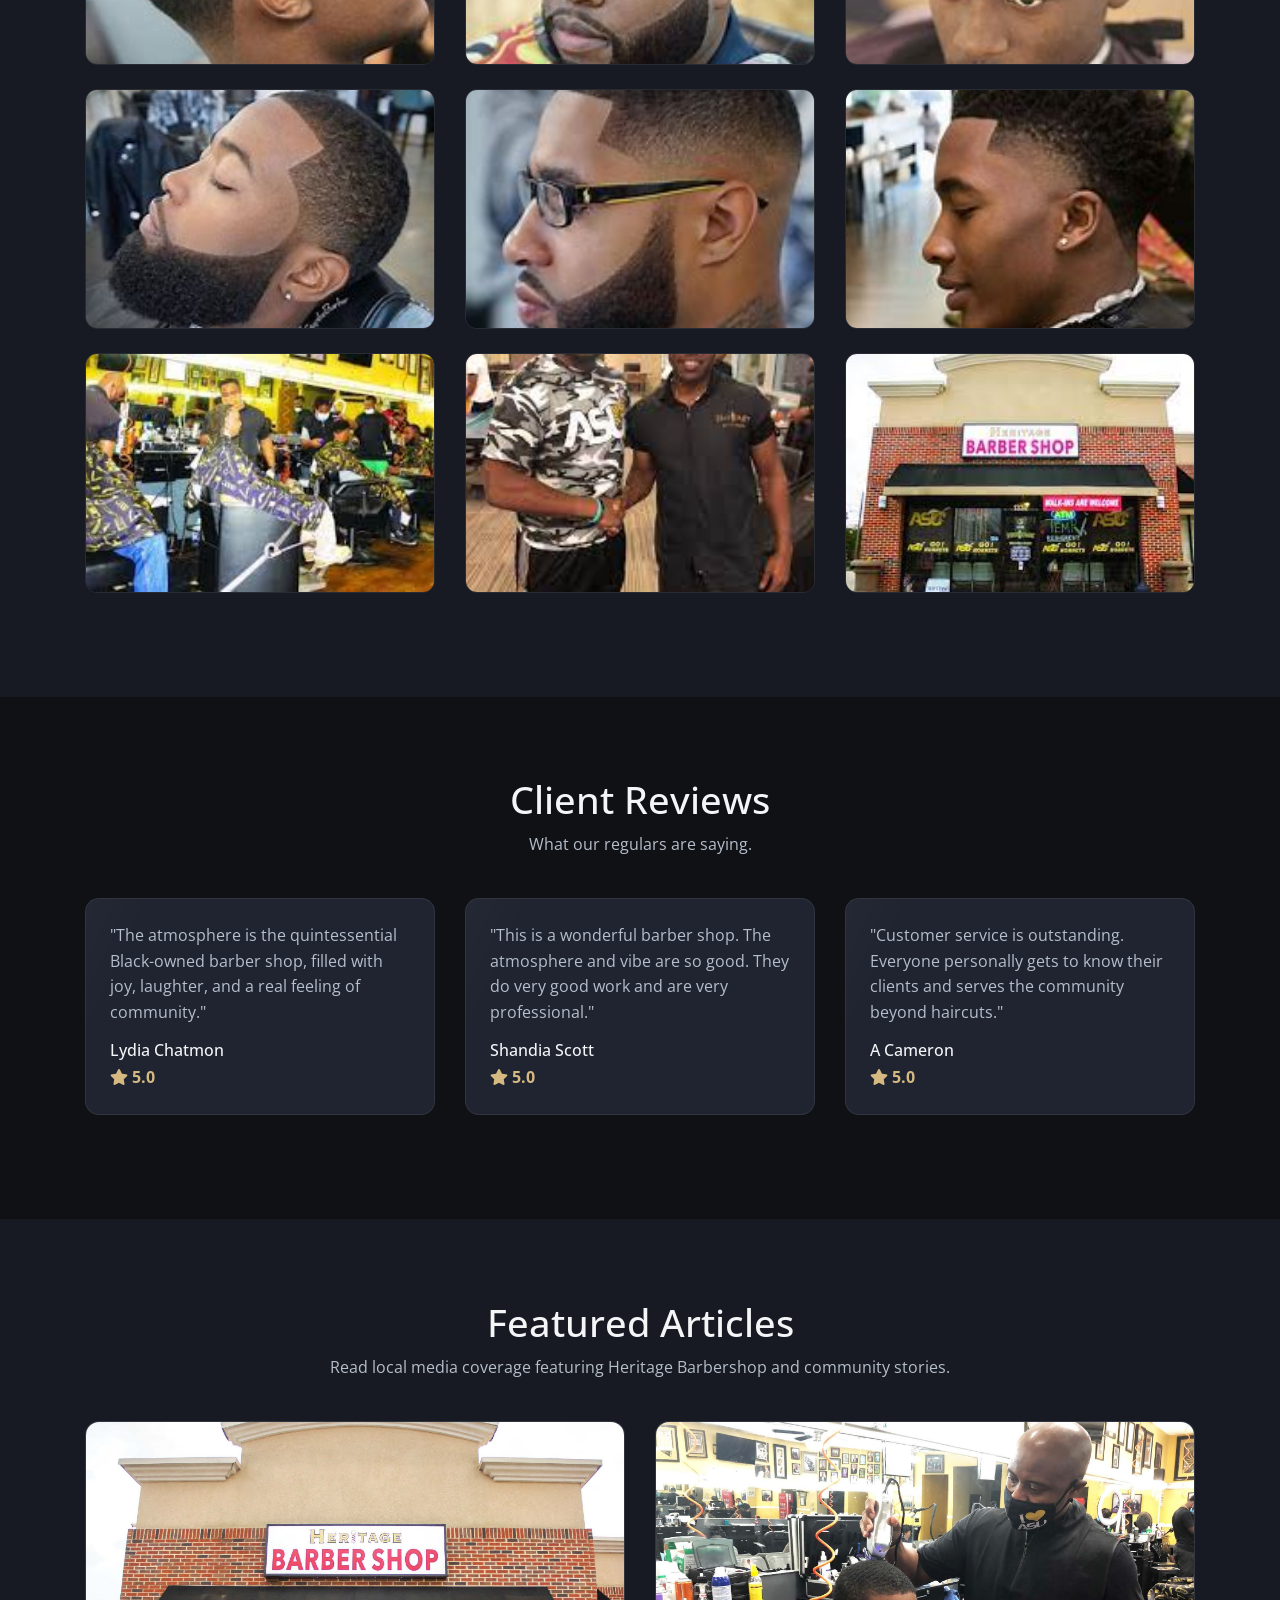
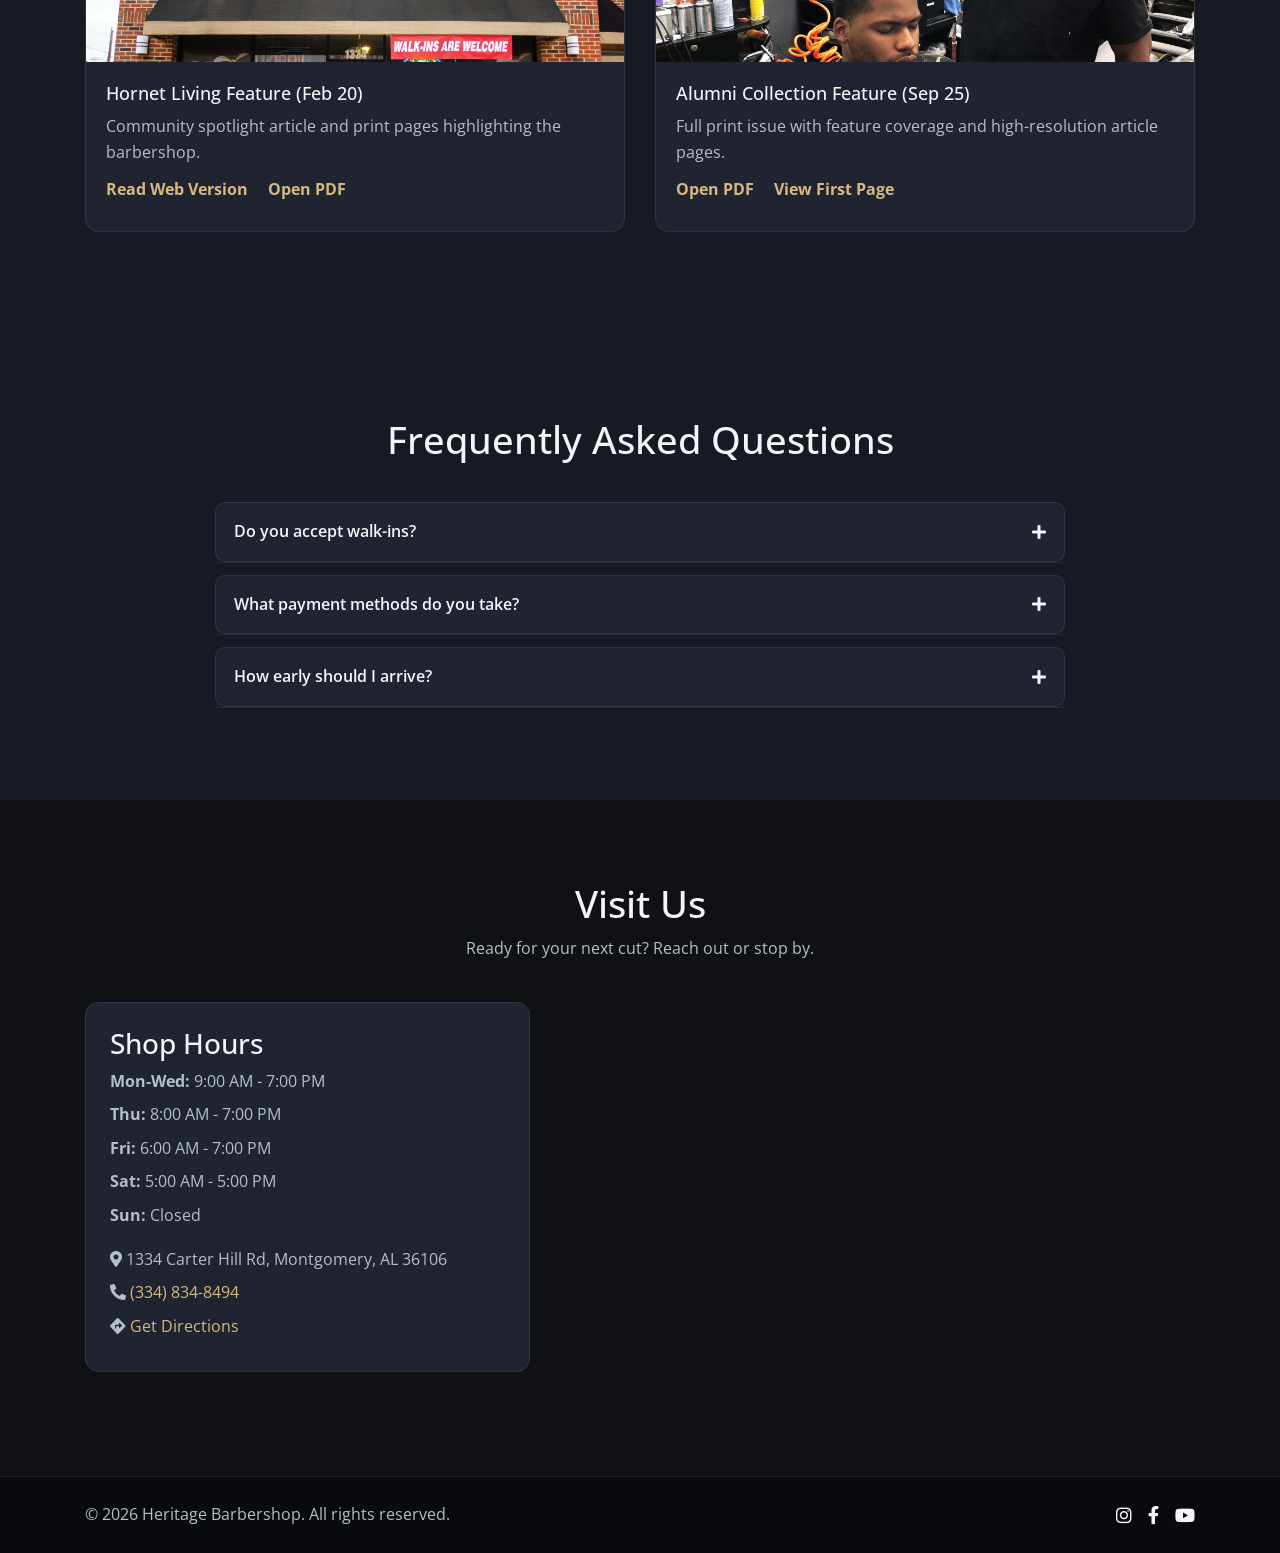
==== commit 83ab1f5f: "Center hero copy below owner face; add in-shop gallery filter; fix Blog Page doctype Made-with: Curs" ====
--- a/index.html
+++ b/index.html
@@ -297,6 +297,7 @@
                     <button class="btn btn-sm btn-filter active" data-filter="all">All</button>
                     <button class="btn btn-sm btn-filter" data-filter="fade">Fades</button>
                     <button class="btn btn-sm btn-filter" data-filter="beard">Beards</button>
+                    <button class="btn btn-sm btn-filter" data-filter="shop">In the shop</button>
                     <button class="btn btn-sm btn-filter" data-filter="kids">Kids</button>
                 </div>
                 <div class="row gallery-grid">
@@ -315,6 +316,9 @@
                     <div class="col-6 col-md-4 mb-4 gallery-item" data-category="beard"><img src="gallery-price10.png" alt="Texture top and beard" loading="lazy" decoding="async"></div>
                     <div class="col-6 col-md-4 mb-4 gallery-item" data-category="beard"><img src="gallery-price11.png" alt="Beard detail trim" loading="lazy" decoding="async"></div>
                     <div class="col-6 col-md-4 mb-4 gallery-item" data-category="fade"><img src="gallery-price12.png" alt="Sharp fade finish" loading="lazy" decoding="async"></div>
+                    <div class="col-6 col-md-4 mb-4 gallery-item" data-category="shop"><img src="HBShop%20img/blog4.jpg" alt="Inside Heritage Barbershop" loading="lazy" decoding="async"></div>
+                    <div class="col-6 col-md-4 mb-4 gallery-item" data-category="shop"><img src="HBShop%20img/HBBooman.jpg" alt="Barber at work in the shop" loading="lazy" decoding="async"></div>
+                    <div class="col-6 col-md-4 mb-4 gallery-item" data-category="shop"><img src="HBShop%20img/HBShopfront.jpg" alt="Heritage Barbershop storefront" loading="lazy" decoding="async"></div>
                 </div>
             </div>
         </section>
--- a/css/style.css
+++ b/css/style.css
@@ -96,26 +96,37 @@
 
 .hero {
     position: relative;
-    min-height: 78vh;
+    min-height: 88vh;
     display: flex;
-    align-items: center;
+    align-items: flex-end;
+    justify-content: center;
     background-image: url("../HBShop img/Booman Homepage background.jpg");
-    background-position: center;
+    background-position: center 18%;
     background-size: cover;
+    padding: 0 0 2.5rem;
 }
 
 .hero-overlay {
     position: absolute;
     inset: 0;
-    background: linear-gradient(135deg, rgba(0, 0, 0, 0.56), rgba(0, 0, 0, 0.22));
+    background: linear-gradient(
+        to bottom,
+        rgba(0, 0, 0, 0.28) 0%,
+        rgba(0, 0, 0, 0.18) 42%,
+        rgba(0, 0, 0, 0.72) 88%,
+        rgba(0, 0, 0, 0.82) 100%
+    );
+    pointer-events: none;
 }
 
 .hero-content {
     position: relative;
     z-index: 2;
-    padding: 90px 15px;
+    width: 100%;
     max-width: 760px;
-    margin-top: 270px;
+    margin: 0 auto;
+    padding: 1.25rem 15px 2rem;
+    text-align: center;
 }
 
 .hero h1 {
@@ -127,16 +138,38 @@
 .hero p {
     color: #e3e7ee;
     margin-bottom: 22px;
+    margin-left: auto;
+    margin-right: auto;
+    max-width: 36rem;
+}
+
+.hero-actions {
+    display: flex;
+    flex-wrap: wrap;
+    justify-content: center;
+    align-items: center;
+    gap: 10px 12px;
 }
 
 .hero-actions .btn {
-    margin-right: 10px;
-    margin-bottom: 10px;
+    margin-right: 0;
+    margin-bottom: 0;
+}
+
+.hero-badges {
+    display: flex;
+    flex-wrap: wrap;
+    justify-content: center;
+    align-items: center;
+    gap: 8px 1.25rem;
+    margin-top: 0.5rem;
 }
 
 .hero-badges span {
-    display: inline-block;
-    margin: 12px 18px 0 0;
+    display: inline-flex;
+    align-items: center;
+    gap: 0.35rem;
+    margin: 8px 0 0;
     color: #e6ebf2;
     font-size: 14px;
 }
@@ -606,10 +639,14 @@
         font-size: 12px;
     }
 
+    .hero {
+        min-height: 82vh;
+        background-position: center 12%;
+        padding-bottom: 1.75rem;
+    }
+
     .hero-content {
-        padding-top: 70px;
-        padding-bottom: 70px;
-        margin-top: 210px;
+        padding: 1rem 15px 1.5rem;
     }
 
     .gallery-item img {
